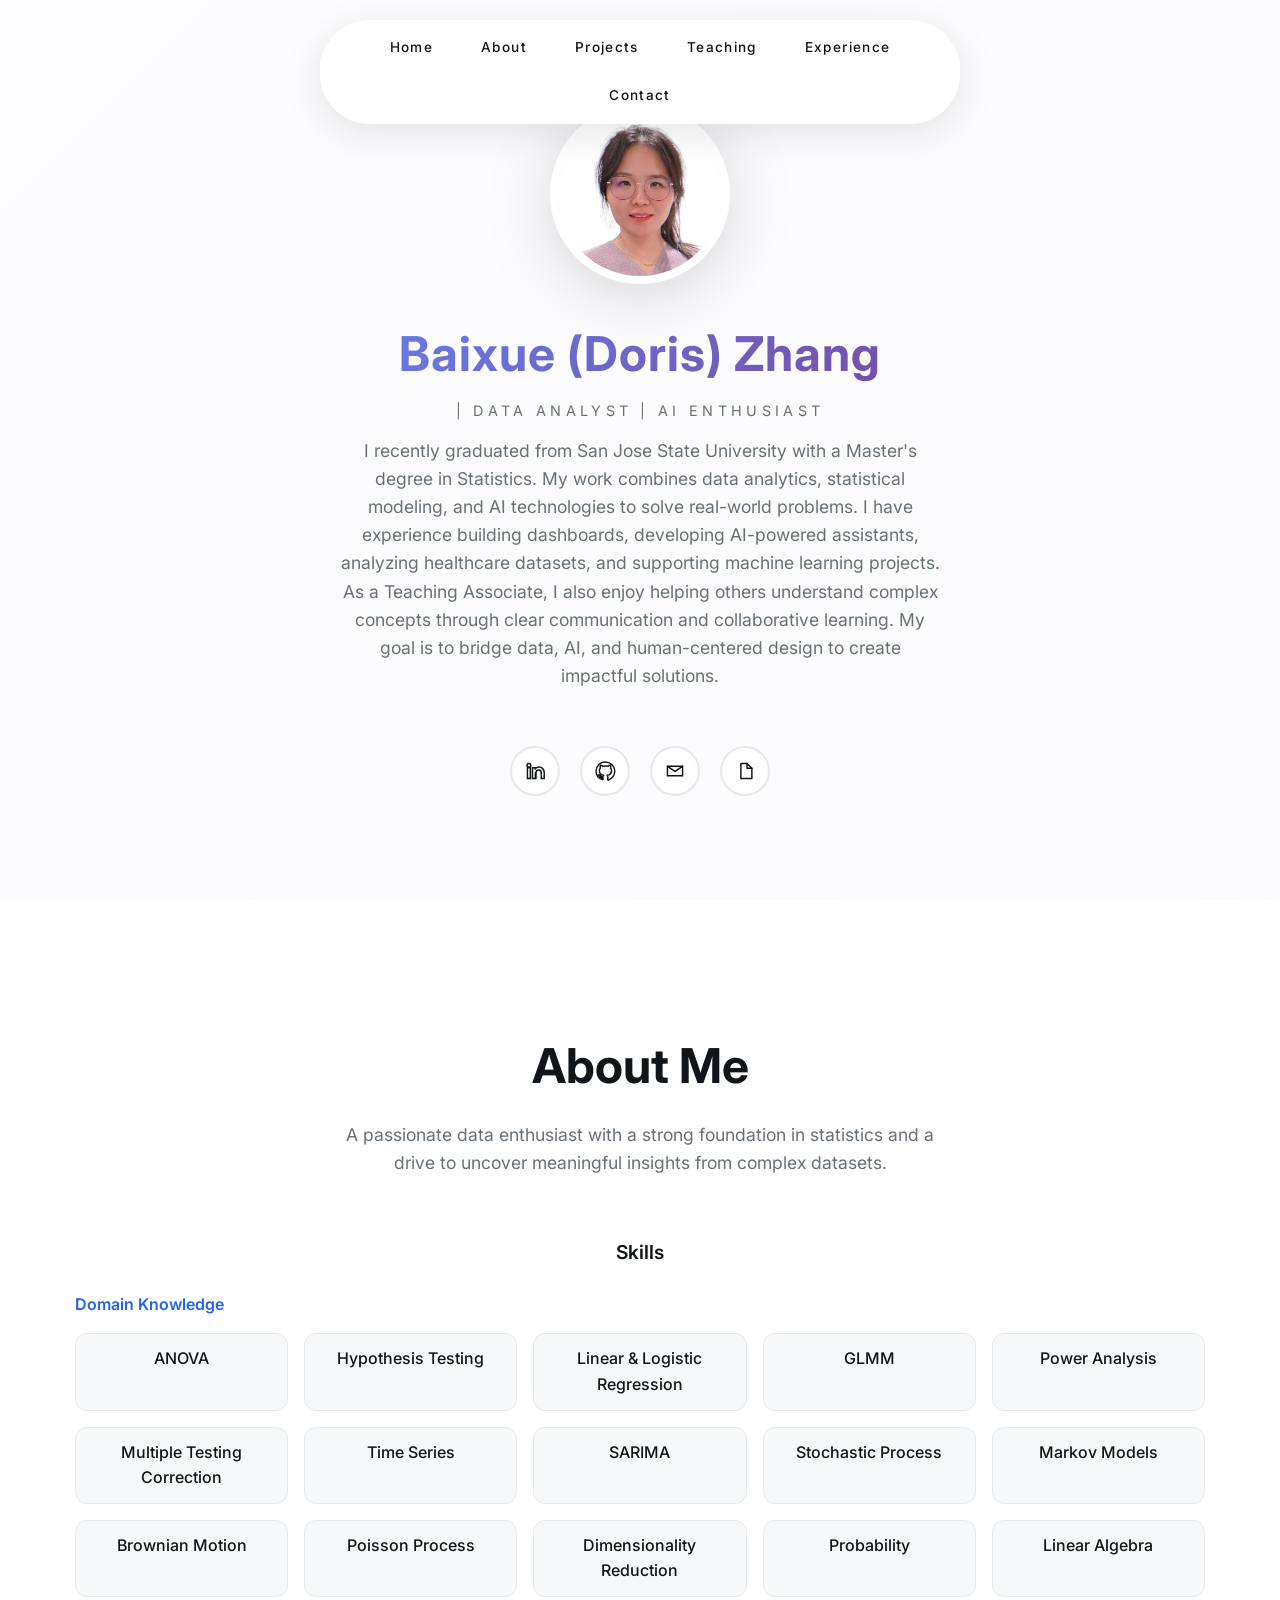
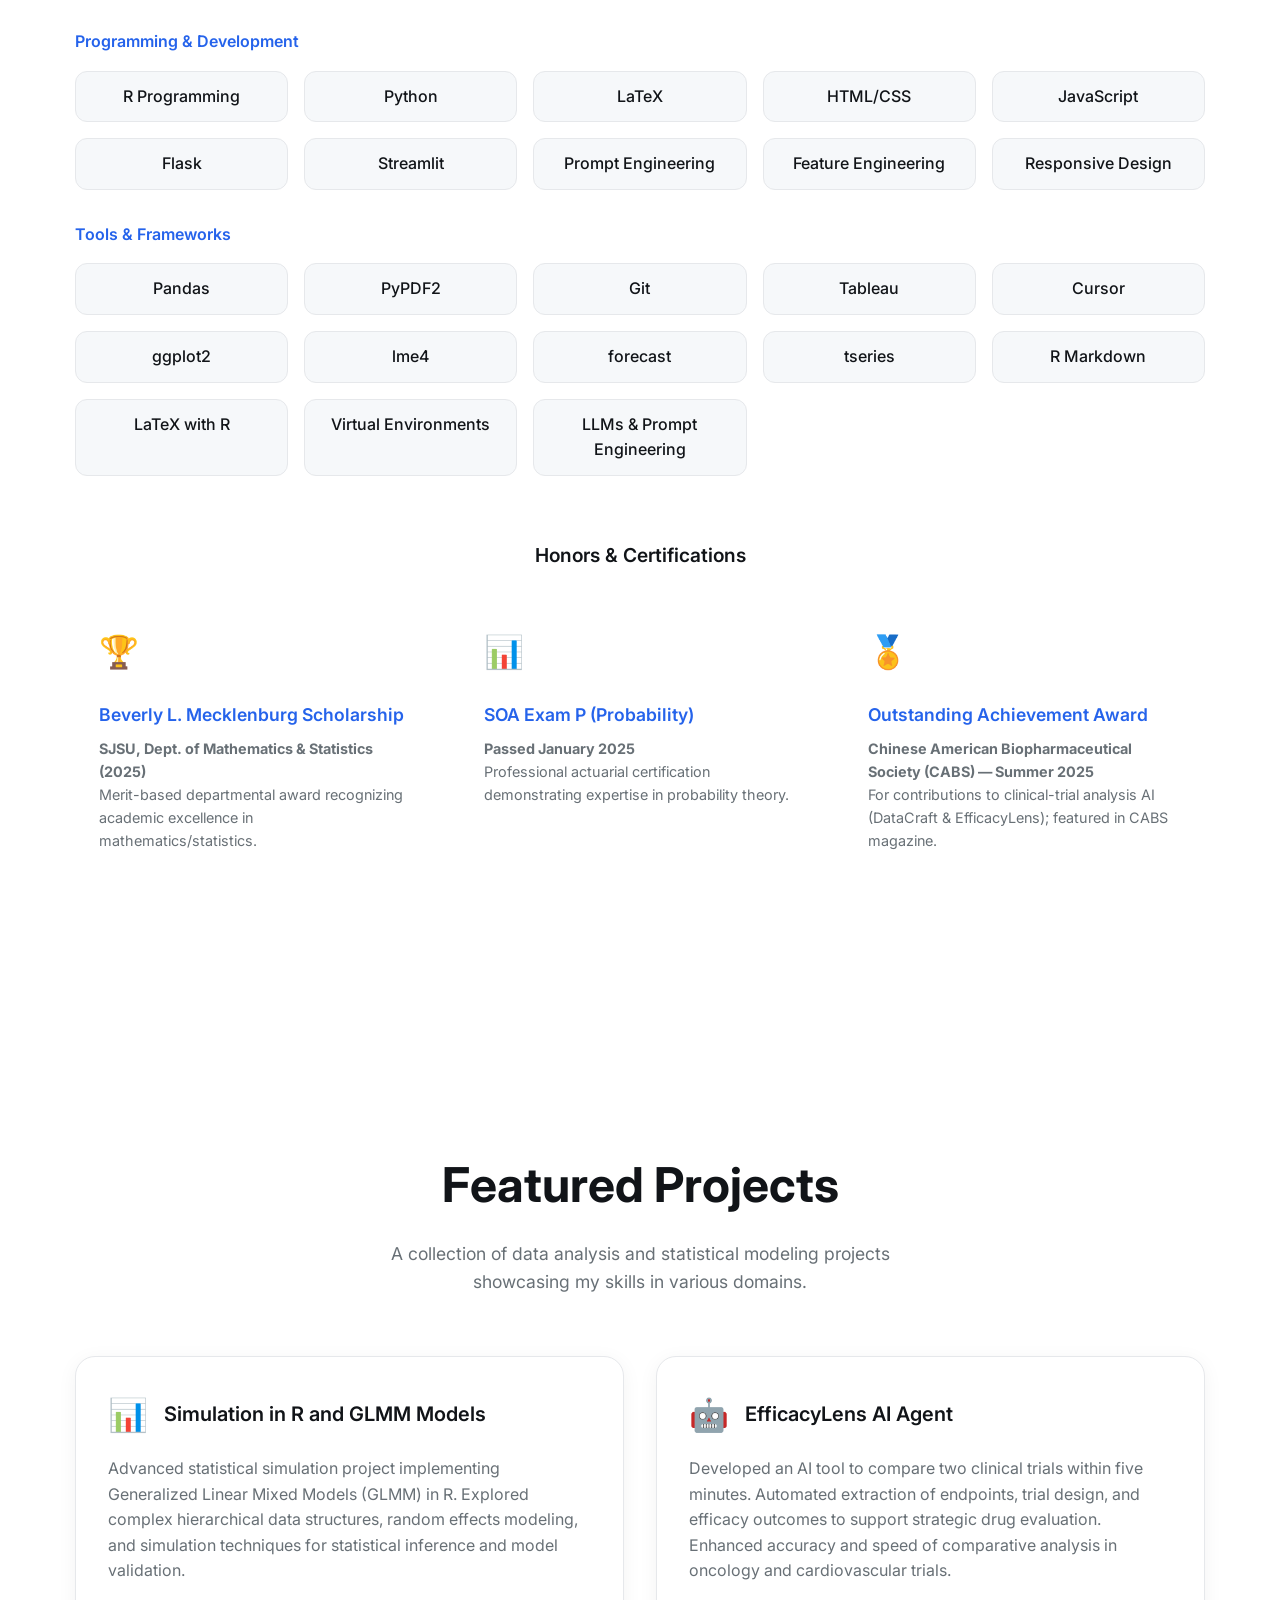
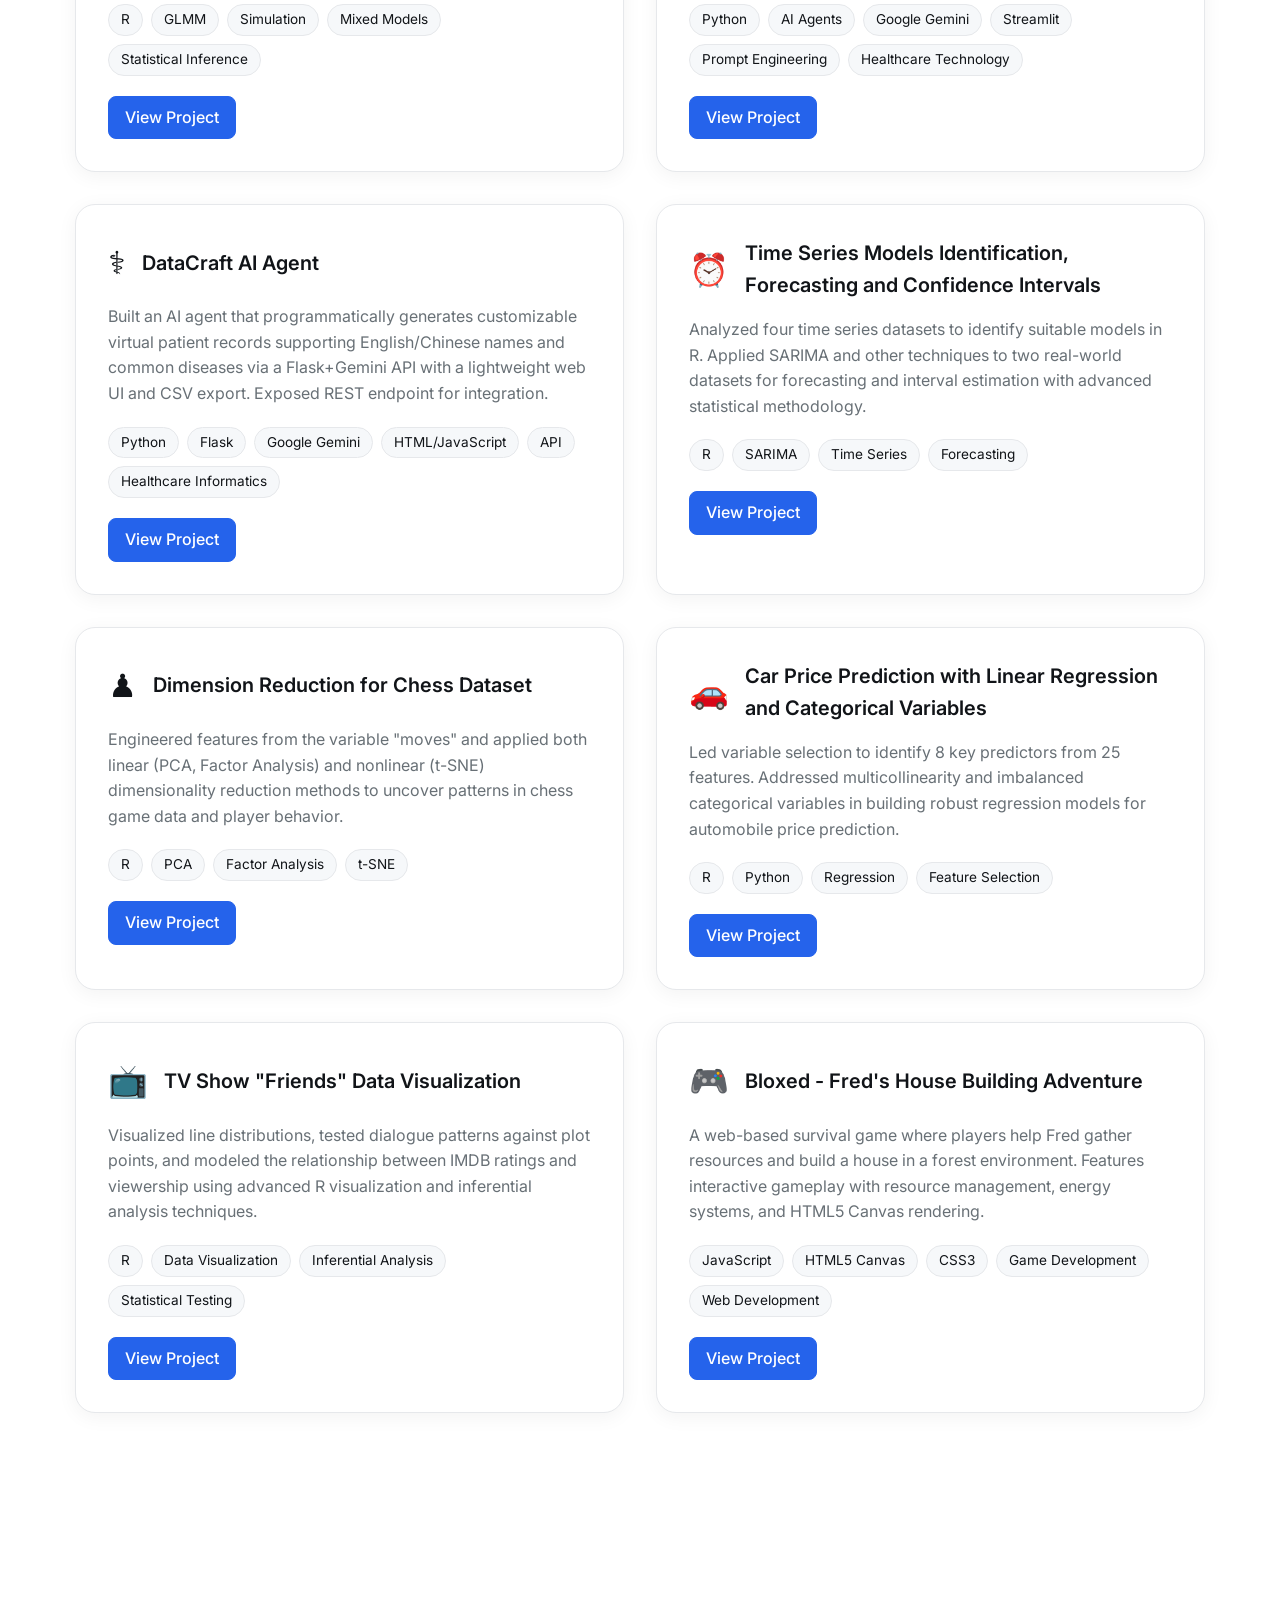
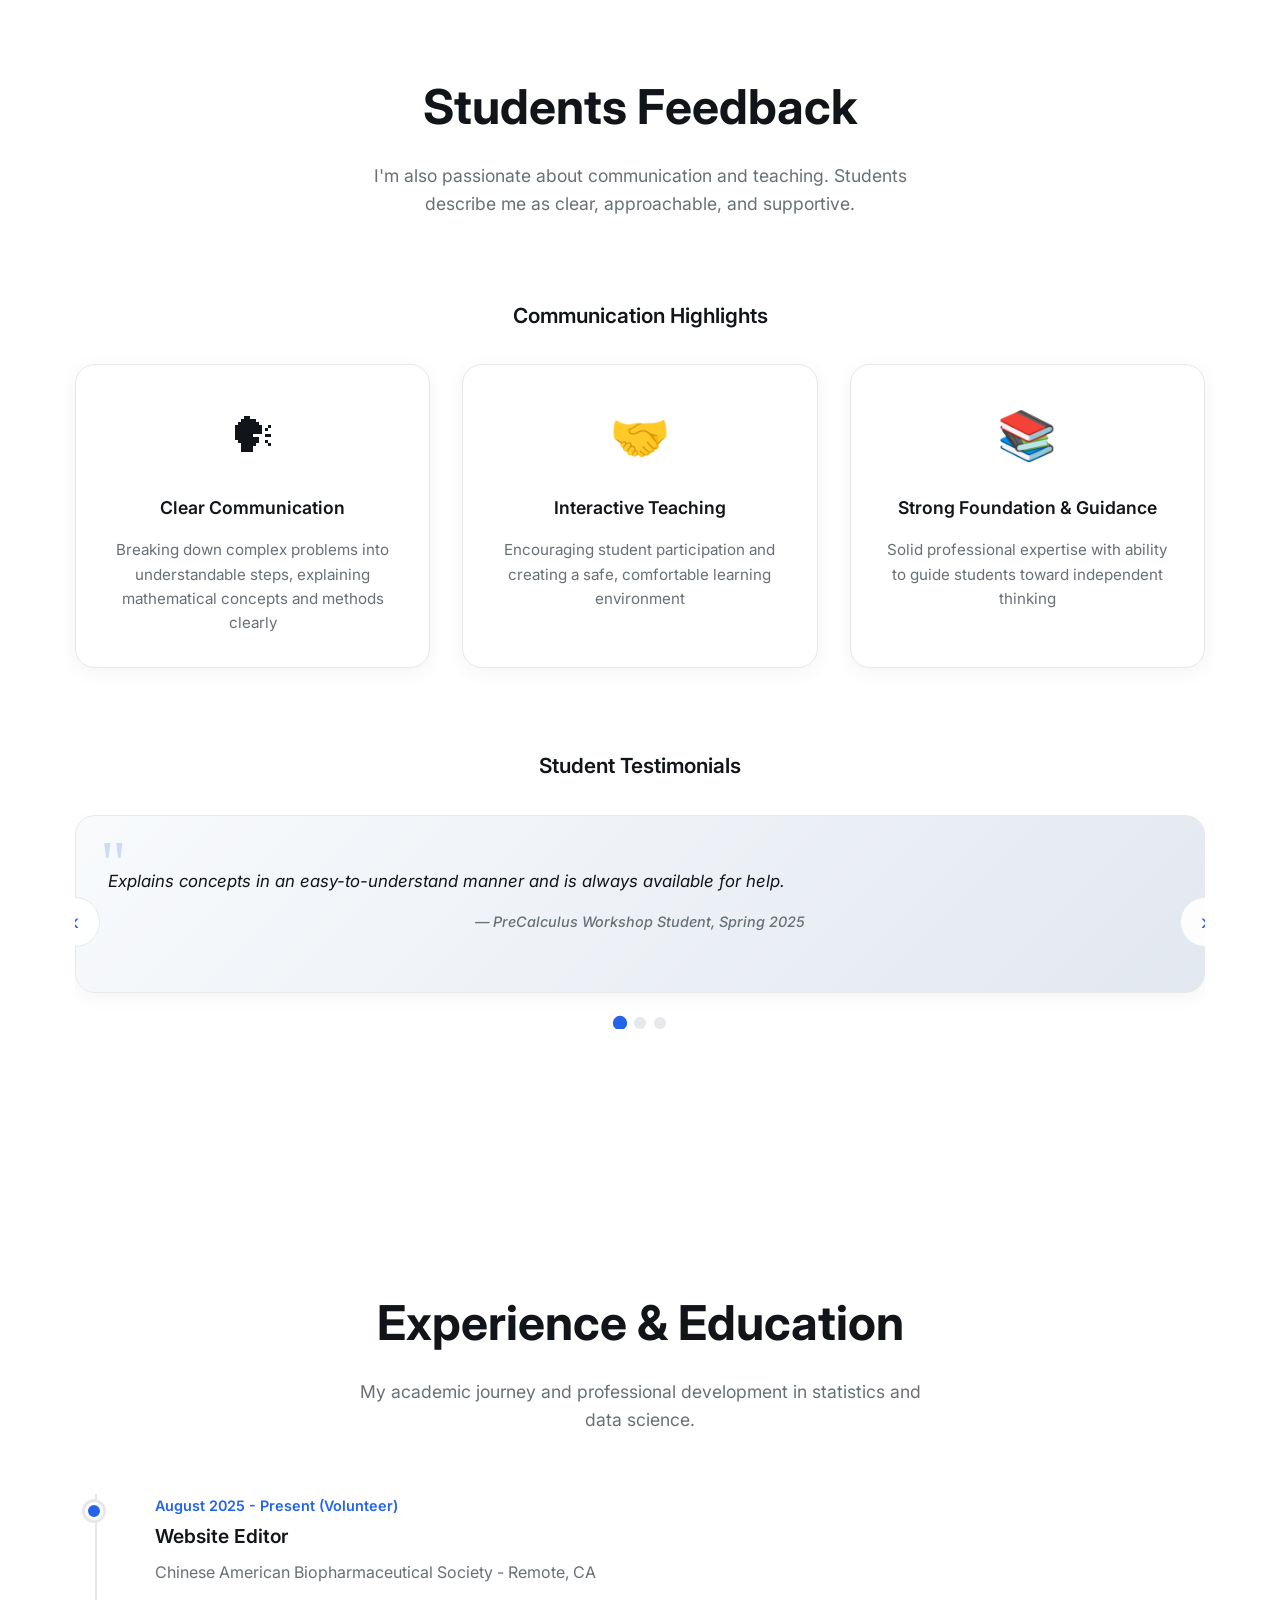
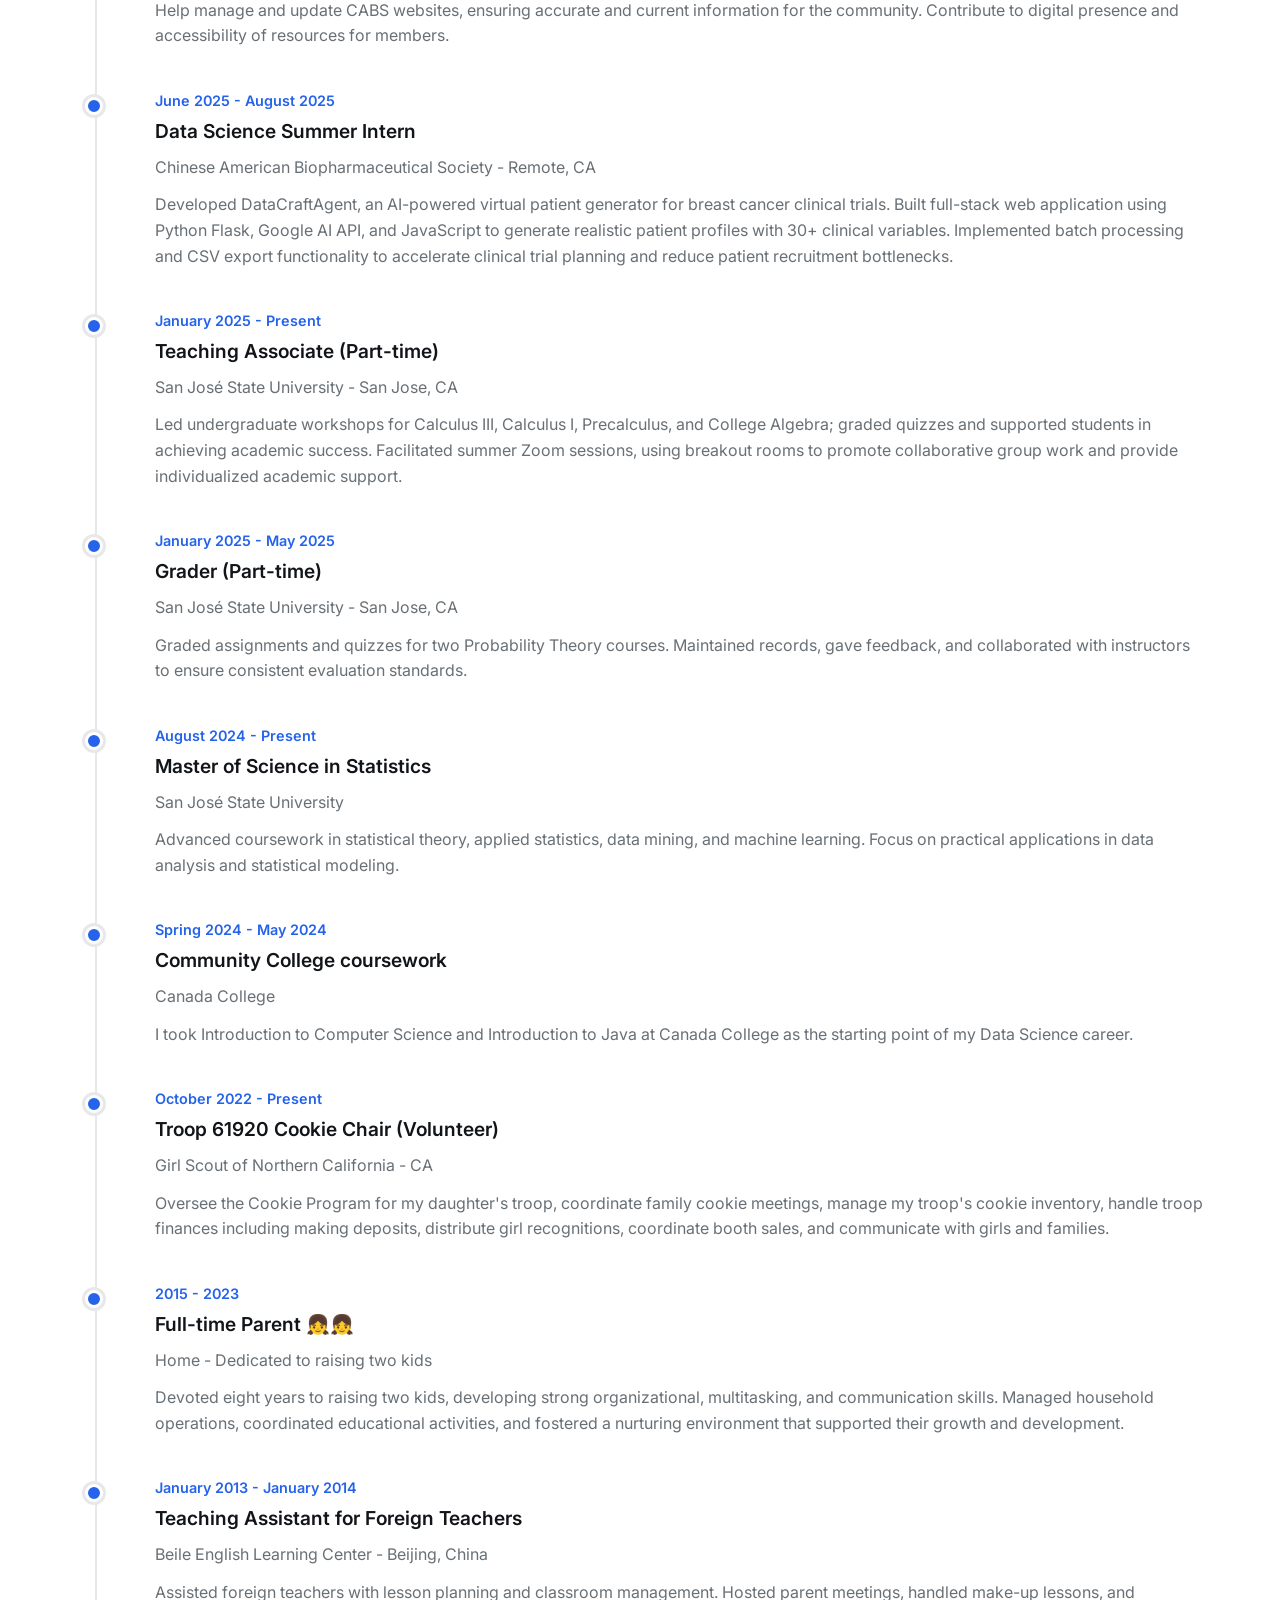
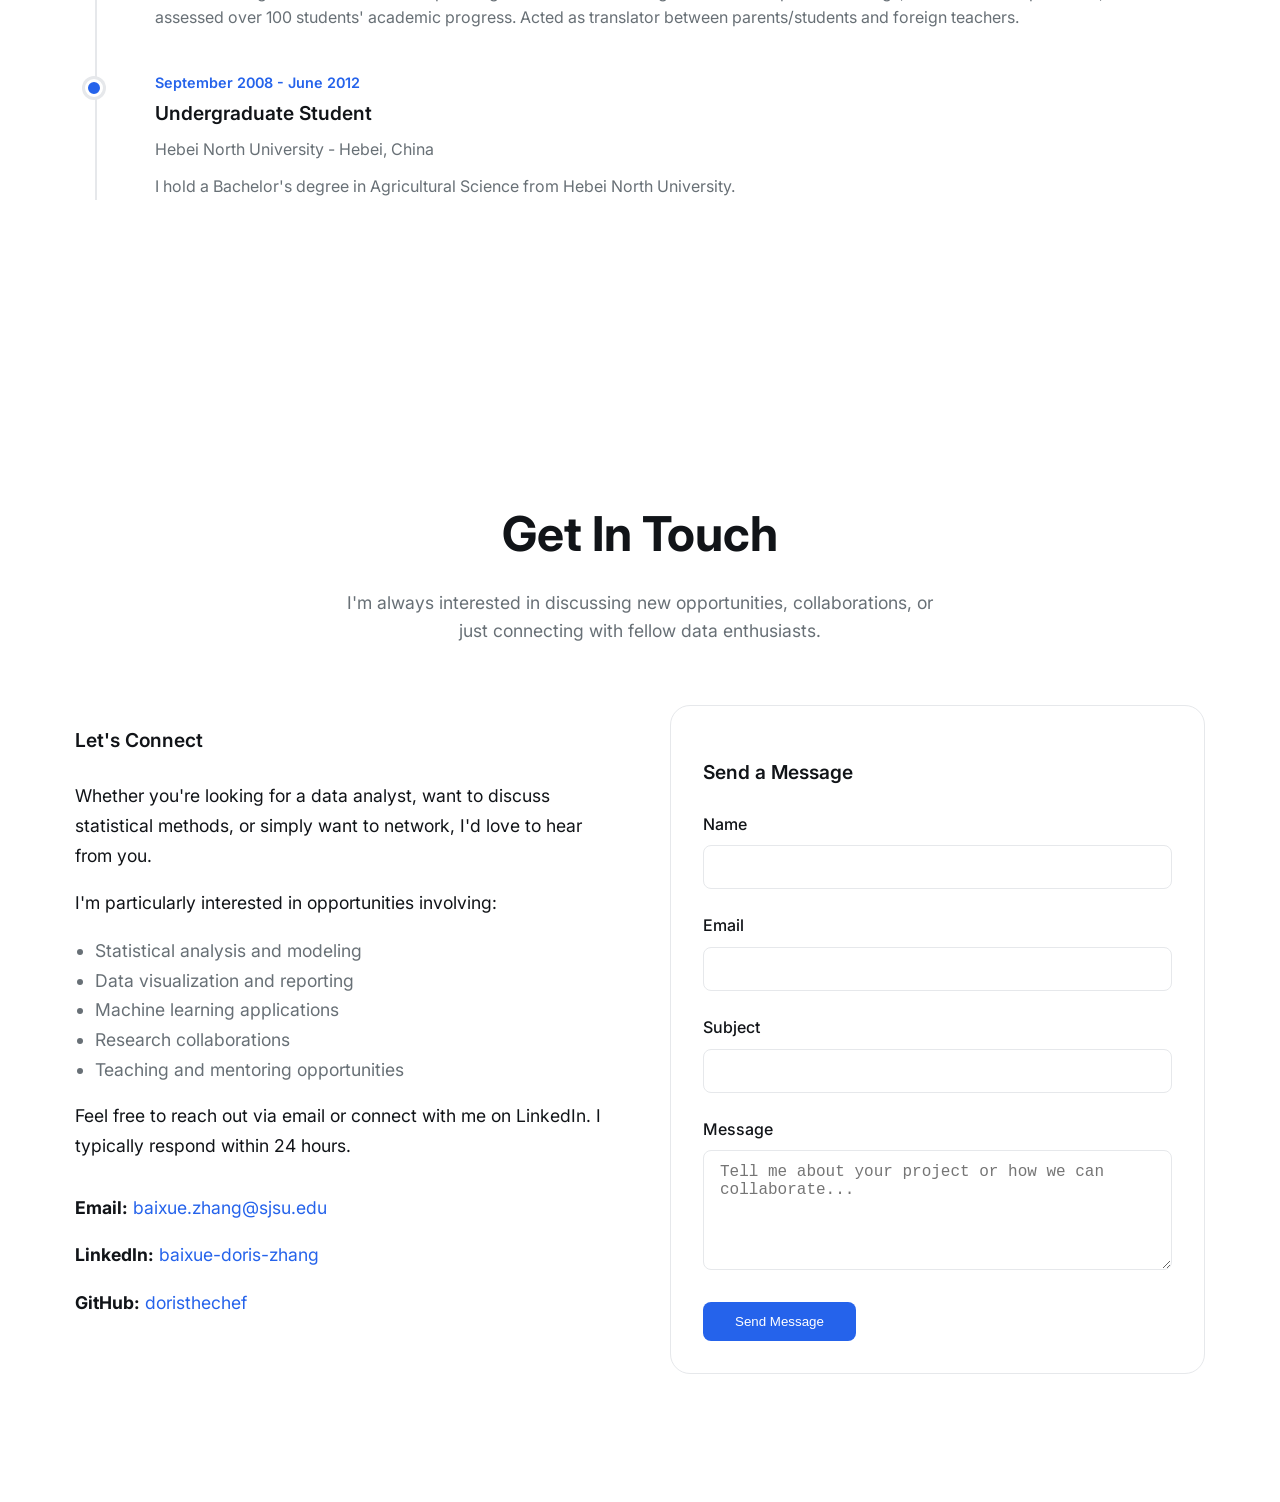
==== index.html @ 1f24fc94 "Update index.html" ====
<!DOCTYPE html>
<html lang="en">
<head>
  <meta charset="utf-8" />
  <meta name="viewport" content="width=device-width, initial-scale=1" />
  <title>Baixue (Doris) Zhang</title>

  <!-- Font -->
  <link href="https://fonts.googleapis.com/css2?family=Inter:wght@300;400;500;600;700&display=swap" rel="stylesheet">
  
  <!-- External CSS -->
  <link rel="stylesheet" href="style.css">
  
  <!-- Google Analytics -->
  <script async src="https://www.googletagmanager.com/gtag/js?id=GA_MEASUREMENT_ID"></script>
  <script>
    window.dataLayer = window.dataLayer || [];
    function gtag(){dataLayer.push(arguments);}
    gtag('js', new Date());
    gtag('config', 'G-F1MKEYFM09');
  </script>
</head>
<body>

  <!-- Fixed Navigation -->
  <nav class="nav-fixed">
    <div class="pill-nav" aria-label="Primary">
      <a class="pill" href="#home">Home</a>
      <a class="pill" href="#about">About</a>
      <a class="pill" href="#projects">Projects</a>
      <a class="pill" href="#feedback">Teaching</a>
      <a class="pill" href="#experience">Experience</a>
      <a class="pill" href="#contact">Contact</a>
    </div>
  </nav>

  <!-- HERO -->
  <header class="hero" id="home">
    <div class="hero-bg"></div>
    <div class="container stack" aria-label="Intro section">
      <img class="avatar fade-in" src="avatar.JPG" alt="Portrait of Baixue (Doris) Zhang">

      <div class="fade-in">
    <h1 class="name">Baixue (Doris) Zhang</h1>

    <p class="subtitle">
        <M class="S Statistics"></M> | Data Analyst | AI Enthusiast
    </p>

    <p class="intro">
        I recently graduated from San Jose State University with a Master's degree in Statistics. My work combines data analytics, statistical modeling, and AI technologies to solve real-world problems. I have experience building dashboards, developing AI-powered assistants, analyzing healthcare datasets, and supporting machine learning projects. As a Teaching Associate, I also enjoy helping others understand complex concepts through clear communication and collaborative learning. My goal is to bridge data, AI, and human-centered design to create impactful solutions.
    </p>
</div>
        <div class="socials" aria-label="Social links">
          <!-- LinkedIn -->
          <a class="icon-btn" href="https://www.linkedin.com/in/baixue-doris-zhang-2302b4306/" target="_blank" rel="noopener" aria-label="LinkedIn">
            <svg class="icon" viewBox="0 0 24 24" fill="none" aria-hidden="true">
              <path d="M6.94 8.5H3.75V20.25H6.94V8.5Z" stroke="currentColor" stroke-width="1.6"/>
              <path d="M5.34 3.75C4.2 3.75 3.27 4.68 3.27 5.82C3.27 6.96 4.2 7.89 5.34 7.89C6.48 7.89 7.41 6.96 7.41 5.82C7.41 4.68 6.48 3.75 5.34 3.75Z" stroke="currentColor" stroke-width="1.6"/>
              <path d="M13.12 20.25V13.88C13.12 12.3 14.41 11.02 15.99 11.02C17.57 11.02 18.86 12.3 18.86 13.88V20.25H22.05V13.39C22.05 10.27 19.52 7.75 16.4 7.75C14.83 7.75 13.41 8.39 12.41 9.45V8.5H9.23V20.25H12.41V13.88" stroke="currentColor" stroke-width="1.6" stroke-linecap="round"/>
            </svg>
          </a>

          <!-- GitHub -->
          <a class="icon-btn" href="https://github.com/DorisTheChef" target="_blank" rel="noopener" aria-label="GitHub">
            <svg class="icon" viewBox="0 0 24 24" fill="none" aria-hidden="true">
              <path d="M12 2.25C6.62 2.25 2.25 6.62 2.25 12C2.25 16.44 5.19 20.14 9.2 21.42C9.68 21.51 9.86 21.22 9.86 20.97C9.86 20.75 9.85 20.12 9.85 19.34C7 19.94 6.39 18.11 6.39 18.11C5.96 17.02 5.31 16.73 5.31 16.73C4.38 16.09 5.38 16.1 5.38 16.1C6.41 16.17 6.95 17.15 6.95 17.15C7.86 18.72 9.36 18.26 9.95 18.01C10.04 17.37 10.31 16.94 10.61 16.69C8.28 16.44 5.85 15.46 5.85 11.47C5.85 10.34 6.25 9.4 6.93 8.67C6.83 8.42 6.47 7.32 7.03 5.86C7.03 5.86 7.92 5.58 9.84 6.88C10.68 6.65 11.58 6.54 12.48 6.54C13.38 6.54 14.28 6.65 15.12 6.88C17.04 5.58 17.93 5.86 17.93 5.86C18.49 7.32 18.13 8.42 18.03 8.67C18.72 9.4 19.11 10.34 19.11 11.47C19.11 15.48 16.67 16.43 14.33 16.68C14.71 16.99 15.05 17.64 15.05 18.66C15.05 20.07 15.03 21.18 15.03 21.5C15.03 21.75 15.2 22.05 15.69 21.96C19.71 20.13 22.65 16.43 22.65 12C22.65 6.62 18.28 2.25 12 2.25Z" stroke="currentColor" stroke-width="1.6" stroke-linecap="round" stroke-linejoin="round"/>
            </svg>
          </a>

          <!-- Email -->
          <a class="icon-btn" href="mailto:baixue.zhang@sjsu.edu" aria-label="Email">
            <svg class="icon" viewBox="0 0 24 24" fill="none" aria-hidden="true">
              <path d="M3.75 6.75H20.25V17.25H3.75V6.75Z" stroke="currentColor" stroke-width="1.6"/>
              <path d="M3.75 7L12 12.5L20.25 7" stroke="currentColor" stroke-width="1.6" stroke-linecap="round" stroke-linejoin="round"/>
            </svg>
          </a>

          <!-- CV -->
          <a class="icon-btn" href="https://drive.google.com/file/d/1spu3e--86fKut-FOLmngKFGLnaSEsdC8/view?usp=sharing" target="_blank" rel="noopener" aria-label="Curriculum Vitae">
            <svg class="icon" viewBox="0 0 24 24" fill="none" aria-hidden="true">
              <path d="M7.5 3.75H14.25L19.5 9V20.25H7.5V3.75Z" stroke="currentColor" stroke-width="1.6" stroke-linejoin="round"/>
              <path d="M14.25 3.75V9H19.5" stroke="currentColor" stroke-width="1.6" stroke-linecap="round"/>
            </svg>
          </a>
        </div>
      </div>
    </div>
  </header>

  <!-- MAIN CONTENT -->
  <main>
    <!-- ABOUT SECTION -->
    <section id="about" class="section">
      <div class="container">
        <div class="section-header fade-in">
          <h2 class="section-title">About Me</h2>
          <p class="section-subtitle">A passionate data enthusiast with a strong foundation in statistics and a drive to uncover meaningful insights from complex datasets.</p>
        </div>
        
        <div class="about-content fade-in">
          
          <div class="skills-section">
            <h3 style="margin-bottom: 24px; font-size: 1.2rem; font-weight: 600; text-align: center;">Skills</h3>
            
            <div class="skills-category" style="margin-bottom: 32px;">
              <h4 style="margin-bottom: 16px; font-size: 1rem; font-weight: 600; color: var(--accent);">Domain Knowledge</h4>
              <div class="skills-grid">
                <div class="skill">ANOVA</div>
                <div class="skill">Hypothesis Testing</div>
                <div class="skill">Linear & Logistic Regression</div>
                <div class="skill">GLMM</div>
                <div class="skill">Power Analysis</div>
                <div class="skill">Multiple Testing Correction</div>
                <div class="skill">Time Series</div>
                <div class="skill">SARIMA</div>
                <div class="skill">Stochastic Process</div>
                <div class="skill">Markov Models</div>
                <div class="skill">Brownian Motion</div>
                <div class="skill">Poisson Process</div>
                <div class="skill">Dimensionality Reduction</div>
                <div class="skill">Probability</div>
                <div class="skill">Linear Algebra</div>
              </div>
            </div>

            <div class="skills-category" style="margin-bottom: 32px;">
              <h4 style="margin-bottom: 16px; font-size: 1rem; font-weight: 600; color: var(--accent);">Programming & Development</h4>
              <div class="skills-grid">
                <div class="skill">R Programming</div>
                <div class="skill">Python</div>
                <div class="skill">LaTeX</div>
                <div class="skill">HTML/CSS</div>
                <div class="skill">JavaScript</div>
                <div class="skill">Flask</div>
                <div class="skill">Streamlit</div>
                <div class="skill">Prompt Engineering</div>
                <div class="skill">Feature Engineering</div>
                <div class="skill">Responsive Design</div>
              </div>
            </div>

            <div class="skills-category">
              <h4 style="margin-bottom: 16px; font-size: 1rem; font-weight: 600; color: var(--accent);">Tools & Frameworks</h4>
              <div class="skills-grid">
                <div class="skill">Pandas</div>
                <div class="skill">PyPDF2</div>
                <div class="skill">Git</div>
                <div class="skill">Tableau</div>
                <div class="skill">Cursor</div>
                <div class="skill">ggplot2</div>
                <div class="skill">lme4</div>
                <div class="skill">forecast</div>
                <div class="skill">tseries</div>
                <div class="skill">R Markdown</div>
                <div class="skill">LaTeX with R</div>
                <div class="skill">Virtual Environments</div>
                <div class="skill">LLMs & Prompt Engineering</div>
              </div>
            </div>
          </div>
        </div>
        
        <!-- Honors and Certifications Section -->
        <div class="honors-section fade-in" style="margin-top: 64px;">
          <h3 style="margin-bottom: 32px; font-size: 1.2rem; font-weight: 600; text-align: center;">Honors & Certifications</h3>
          <div class="honors-grid" style="display: grid; grid-template-columns: repeat(auto-fit, minmax(300px, 1fr)); gap: 24px;">
            <div class="honor-card" style="background: var(--card-bg); border-radius: 12px; padding: 24px; border: 1px solid var(--border);">
              <div class="honor-icon" style="font-size: 2rem; margin-bottom: 16px;">🏆</div>
              <h4 style="font-size: 1.1rem; font-weight: 600; margin-bottom: 8px; color: var(--accent);">Beverly L. Mecklenburg Scholarship</h4>
              <p style="color: var(--muted); font-size: 0.9rem;"><strong>SJSU, Dept. of Mathematics & Statistics (2025)</strong><br>Merit-based departmental award recognizing academic excellence in mathematics/statistics.</p>
            </div>
            
            <div class="honor-card" style="background: var(--card-bg); border-radius: 12px; padding: 24px; border: 1px solid var(--border);">
              <div class="honor-icon" style="font-size: 2rem; margin-bottom: 16px;">📊</div>
              <h4 style="font-size: 1.1rem; font-weight: 600; margin-bottom: 8px; color: var(--accent);">SOA Exam P (Probability)</h4>
              <p style="color: var(--muted); font-size: 0.9rem;"><strong>Passed January 2025</strong><br>Professional actuarial certification demonstrating expertise in probability theory.</p>
            </div>
            
            <div class="honor-card" style="background: var(--card-bg); border-radius: 12px; padding: 24px; border: 1px solid var(--border);">
              <div class="honor-icon" style="font-size: 2rem; margin-bottom: 16px;">🏅</div>
              <h4 style="font-size: 1.1rem; font-weight: 600; margin-bottom: 8px; color: var(--accent);">Outstanding Achievement Award</h4>
              <p style="color: var(--muted); font-size: 0.9rem;"><strong>Chinese American Biopharmaceutical Society (CABS) — Summer 2025</strong><br>For contributions to clinical-trial analysis AI (DataCraft & EfficacyLens); featured in CABS magazine.</p>
            </div>
            
          </div>
        </div>
      </div>
    </section>

    <!-- PROJECTS SECTION -->
    <section id="projects" class="section">
      <div class="container">
        <div class="section-header fade-in">
          <h2 class="section-title">Featured Projects</h2>
          <p class="section-subtitle">A collection of data analysis and statistical modeling projects showcasing my skills in various domains.</p>
        </div>
        
        <div class="projects-grid fade-in">
          <article class="project-card">
            <div class="project-header">
              <span class="project-icon">📊</span>
              <h3 class="project-title">Simulation in R and GLMM Models</h3>
            </div>
            <p class="project-desc">Advanced statistical simulation project implementing Generalized Linear Mixed Models (GLMM) in R. Explored complex hierarchical data structures, random effects modeling, and simulation techniques for statistical inference and model validation.</p>
            <div class="project-tech">
              <span class="tech-tag">R</span>
              <span class="tech-tag">GLMM</span>
              <span class="tech-tag">Simulation</span>
              <span class="tech-tag">Mixed Models</span>
              <span class="tech-tag">Statistical Inference</span>
            </div>
            <div class="project-links">
              <a href="https://github.com/DorisTheChef/Simulation-and-GLMM-Models" target="_blank" rel="noopener" class="project-link primary">View Project</a>
            </div>
          </article>

          <article class="project-card">
            <div class="project-header">
              <span class="project-icon">🤖</span>
              <h3 class="project-title">EfficacyLens AI Agent</h3>
            </div>
            <p class="project-desc">Developed an AI tool to compare two clinical trials within five minutes. Automated extraction of endpoints, trial design, and efficacy outcomes to support strategic drug evaluation. Enhanced accuracy and speed of comparative analysis in oncology and cardiovascular trials.</p>
            <div class="project-tech">
              <span class="tech-tag">Python</span>
              <span class="tech-tag">AI Agents</span>
              <span class="tech-tag">Google Gemini</span>
              <span class="tech-tag">Streamlit</span>
              <span class="tech-tag">Prompt Engineering</span>
              <span class="tech-tag">Healthcare Technology</span>
            </div>
            <div class="project-links">
              <a href="https://github.com/DorisTheChef/EfficacyLens" target="_blank" rel="noopener" class="project-link primary">View Project</a>
            </div>
          </article>

          <article class="project-card">
            <div class="project-header">
              <span class="project-icon">⚕️</span>
              <h3 class="project-title">DataCraft AI Agent</h3>
            </div>
            <p class="project-desc">Built an AI agent that programmatically generates customizable virtual patient records supporting English/Chinese names and common diseases via a Flask+Gemini API with a lightweight web UI and CSV export. Exposed REST endpoint for integration.</p>
            <div class="project-tech">
              <span class="tech-tag">Python</span>
              <span class="tech-tag">Flask</span>
              <span class="tech-tag">Google Gemini</span>
              <span class="tech-tag">HTML/JavaScript</span>
              <span class="tech-tag">API</span>
              <span class="tech-tag">Healthcare Informatics</span>
            </div>
            <div class="project-links">
              <a href="https://github.com/DorisTheChef/DataCraftAgent" target="_blank" rel="noopener" class="project-link primary">View Project</a>
            </div>
          </article>

          <article class="project-card">
            <div class="project-header">
              <span class="project-icon">⏰</span>
              <h3 class="project-title">Time Series Models Identification, Forecasting and Confidence Intervals</h3>
            </div>
            <p class="project-desc">Analyzed four time series datasets to identify suitable models in R. Applied SARIMA and other techniques to two real-world datasets for forecasting and interval estimation with advanced statistical methodology.</p>
            <div class="project-tech">
              <span class="tech-tag">R</span>
              <span class="tech-tag">SARIMA</span>
              <span class="tech-tag">Time Series</span>
              <span class="tech-tag">Forecasting</span>
            </div>
            <div class="project-links">
              <a href="https://github.com/DorisTheChef/Time-Series-Models-Identification" target="_blank" rel="noopener" class="project-link primary">View Project</a>
            </div>
          </article>

          <article class="project-card">
            <div class="project-header">
              <span class="project-icon">♟️</span>
              <h3 class="project-title">Dimension Reduction for Chess Dataset</h3>
            </div>
            <p class="project-desc">Engineered features from the variable "moves" and applied both linear (PCA, Factor Analysis) and nonlinear (t-SNE) dimensionality reduction methods to uncover patterns in chess game data and player behavior.</p>
            <div class="project-tech">
              <span class="tech-tag">R</span>
              <span class="tech-tag">PCA</span>
              <span class="tech-tag">Factor Analysis</span>
              <span class="tech-tag">t-SNE</span>
            </div>
            <div class="project-links">
              <a href="https://github.com/DorisTheChef/Dimension-Reduction-for-LiChess-Dataset" target="_blank" rel="noopener" class="project-link primary">View Project</a>
            </div>
          </article>

          <article class="project-card">
            <div class="project-header">
              <span class="project-icon">🚗</span>
              <h3 class="project-title">Car Price Prediction with Linear Regression and Categorical Variables</h3>
            </div>
            <p class="project-desc">Led variable selection to identify 8 key predictors from 25 features. Addressed multicollinearity and imbalanced categorical variables in building robust regression models for automobile price prediction.</p>
            <div class="project-tech">
              <span class="tech-tag">R</span>
              <span class="tech-tag">Python</span>
              <span class="tech-tag">Regression</span>
              <span class="tech-tag">Feature Selection</span>
            </div>
            <div class="project-links">
              <a href="https://github.com/doristhechef/Refining-Regression-Model-for-Automobile-Dataset" target="_blank" rel="noopener" class="project-link primary">View Project</a>
            </div>
          </article>

          <article class="project-card">
            <div class="project-header">
              <span class="project-icon">📺</span>
              <h3 class="project-title">TV Show "Friends" Data Visualization</h3>
            </div>
            <p class="project-desc">Visualized line distributions, tested dialogue patterns against plot points, and modeled the relationship between IMDB ratings and viewership using advanced R visualization and inferential analysis techniques.</p>
            <div class="project-tech">
              <span class="tech-tag">R</span>
              <span class="tech-tag">Data Visualization</span>
              <span class="tech-tag">Inferential Analysis</span>
              <span class="tech-tag">Statistical Testing</span>
            </div>
            <div class="project-links">
              <a href="https://github.com/doristhechef/Visualization-with-R-on-Friends-TV-Series-Dataset" target="_blank" rel="noopener" class="project-link primary">View Project</a>
            </div>
          </article>

          <article class="project-card">
            <div class="project-header">
              <span class="project-icon">🎮</span>
              <h3 class="project-title">Bloxed - Fred's House Building Adventure</h3>
            </div>
            <p class="project-desc">A web-based survival game where players help Fred gather resources and build a house in a forest environment. Features interactive gameplay with resource management, energy systems, and HTML5 Canvas rendering.</p>
            <div class="project-tech">
              <span class="tech-tag">JavaScript</span>
              <span class="tech-tag">HTML5 Canvas</span>
              <span class="tech-tag">CSS3</span>
              <span class="tech-tag">Game Development</span>
              <span class="tech-tag">Web Development</span>
            </div>
            <div class="project-links">
              <a href="https://github.com/DorisTheChef/Bloxed" target="_blank" rel="noopener" class="project-link primary">View Project</a>
            </div>
          </article>
        </div>
      </div>
    </section>

    <!-- STUDENTS FEEDBACK SECTION -->
    <section id="feedback" class="section">
      <div class="container">
        <div class="section-header fade-in">
          <h2 class="section-title">Students Feedback</h2>
          <p class="section-subtitle">I'm also passionate about communication and teaching. Students describe me as clear, approachable, and supportive.</p>
        </div>
        
        <div class="feedback-content fade-in">
          <!-- Communication Highlights -->
          <div class="highlights-section">
            <h3 style="margin-bottom: 32px; font-size: 1.3rem; font-weight: 600; text-align: center;">Communication Highlights</h3>
            <div class="highlights-grid">
              <div class="highlight-card">
                <div class="highlight-icon">🗣</div>
                <h4 class="highlight-title">Clear Communication</h4>
                <p class="highlight-desc">Breaking down complex problems into understandable steps, explaining mathematical concepts and methods clearly</p>
              </div>
              
              <div class="highlight-card">
                <div class="highlight-icon">🤝</div>
                <h4 class="highlight-title">Interactive Teaching</h4>
                <p class="highlight-desc">Encouraging student participation and creating a safe, comfortable learning environment</p>
              </div>
              
              <div class="highlight-card">
                <div class="highlight-icon">📚</div>
                <h4 class="highlight-title">Strong Foundation & Guidance</h4>
                <p class="highlight-desc">Solid professional expertise with ability to guide students toward independent thinking</p>
              </div>
            </div>
          </div>

          <!-- Student Testimonials -->
          <div class="testimonials-section">
            <h3 style="margin-bottom: 32px; font-size: 1.3rem; font-weight: 600; text-align: center;">Student Testimonials</h3>
            <div class="testimonials-container">
              <div class="testimonials-scroll">
                <div class="testimonial-card">
                  <div class="quote-mark">"</div>
                  <blockquote class="testimonial-text">
                    Explains concepts in an easy-to-understand manner and is always available for help.
                  </blockquote>
                  <cite class="testimonial-author">— PreCalculus Workshop Student, Spring 2025</cite>
                </div>
                
                <div class="testimonial-card">
                  <div class="quote-mark">"</div>
                  <blockquote class="testimonial-text">
                    Knows the math and nudges us in the right direction without just giving the answers.
                  </blockquote>
                  <cite class="testimonial-author">— Calculus III Workshop Student, Spring 2025</cite>
                </div>
                
                <div class="testimonial-card">
                  <div class="quote-mark">"</div>
                  <blockquote class="testimonial-text">
                    Gave us space to ask questions, reviewed difficult problems, and offered exam tips. She created a safe space to make mistakes and guided us to identify and correct them.
                  </blockquote>
                  <cite class="testimonial-author">— College Algebra Workshop Student, Summer 2025</cite>
                </div>
              </div>
              
              <!-- Navigation arrows -->
              <button class="scroll-btn scroll-btn-left" onclick="scrollTestimonials('left')" aria-label="Previous testimonial">‹</button>
              <button class="scroll-btn scroll-btn-right" onclick="scrollTestimonials('right')" aria-label="Next testimonial">›</button>
              
              <!-- Scroll indicators -->
              <div class="scroll-indicators">
                <span class="indicator active" onclick="scrollToTestimonial(0)"></span>
                <span class="indicator" onclick="scrollToTestimonial(1)"></span>
                <span class="indicator" onclick="scrollToTestimonial(2)"></span>
              </div>
            </div>
          </div>
        </div>
      </div>
    </section>

    <!-- EXPERIENCE SECTION -->
    <section id="experience" class="section">
      <div class="container">
        <div class="section-header fade-in">
          <h2 class="section-title">Experience & Education</h2>
          <p class="section-subtitle">My academic journey and professional development in statistics and data science.</p>
        </div>
        
        <div class="timeline fade-in">
          <div class="timeline-item">
            <div class="timeline-date">August 2025 - Present (Volunteer)</div>
            <h3 class="timeline-title">Website Editor</h3>
            <div class="timeline-company">Chinese American Biopharmaceutical Society - Remote, CA</div>
            <p class="timeline-desc">Help manage and update CABS websites, ensuring accurate and current information for the community. Contribute to digital presence and accessibility of resources for members.</p>
          </div>

          <div class="timeline-item">
            <div class="timeline-date">June 2025 - August 2025</div>
            <h3 class="timeline-title">Data Science Summer Intern</h3>
            <div class="timeline-company">Chinese American Biopharmaceutical Society - Remote, CA</div>
            <p class="timeline-desc">Developed DataCraftAgent, an AI-powered virtual patient generator for breast cancer clinical trials. Built full-stack web application using Python Flask, Google AI API, and JavaScript to generate realistic patient profiles with 30+ clinical variables. Implemented batch processing and CSV export functionality to accelerate clinical trial planning and reduce patient recruitment bottlenecks.</p>
          </div>
          
          <div class="timeline-item">
            <div class="timeline-date">January 2025 - Present</div>
            <h3 class="timeline-title">Teaching Associate (Part-time)</h3>
            <div class="timeline-company">San José State University - San Jose, CA</div>
            <p class="timeline-desc">Led undergraduate workshops for Calculus III, Calculus I, Precalculus, and College Algebra; graded quizzes and supported students in achieving academic success. Facilitated summer Zoom sessions, using breakout rooms to promote collaborative group work and provide individualized academic support.</p>
          </div>
          
          <div class="timeline-item">
            <div class="timeline-date">January 2025 - May 2025</div>
            <h3 class="timeline-title">Grader (Part-time)</h3>
            <div class="timeline-company">San José State University - San Jose, CA</div>
            <p class="timeline-desc">Graded assignments and quizzes for two Probability Theory courses. Maintained records, gave feedback, and collaborated with instructors to ensure consistent evaluation standards.</p>
          </div>
          
          <div class="timeline-item">
            <div class="timeline-date">August 2024 - Present</div>
            <h3 class="timeline-title">Master of Science in Statistics</h3>
            <div class="timeline-company">San José State University</div>
            <p class="timeline-desc">Advanced coursework in statistical theory, applied statistics, data mining, and machine learning. Focus on practical applications in data analysis and statistical modeling.</p>
          </div>

          <div class="timeline-item">
            <div class="timeline-date">Spring 2024 - May 2024</div>
            <h3 class="timeline-title">Community College coursework</h3>
            <div class="timeline-company">Canada College</div>
            <p class="timeline-desc">I took Introduction to Computer Science and Introduction to Java at Canada College as the starting point of my Data Science career.</p>
          </div>

           <div class="timeline-item">
             <div class="timeline-date">October 2022 - Present</div>
             <h3 class="timeline-title">Troop 61920 Cookie Chair (Volunteer)</h3>
             <div class="timeline-company">Girl Scout of Northern California - CA</div>
             <p class="timeline-desc">Oversee the Cookie Program for my daughter's troop, coordinate family cookie meetings, manage my troop's cookie inventory, handle troop finances including making deposits, distribute girl recognitions, coordinate booth sales, and communicate with girls and families.</p>
           </div>

           <div class="timeline-item">
             <div class="timeline-date">2015 - 2023</div>
             <h3 class="timeline-title">Full-time Parent 👧👧</h3>
             <div class="timeline-company">Home - Dedicated to raising two kids</div>
             <p class="timeline-desc">Devoted eight years to raising two kids, developing strong organizational, multitasking, and communication skills. Managed household operations, coordinated educational activities, and fostered a nurturing environment that supported their growth and development.</p>
           </div>

           <div class="timeline-item">
             <div class="timeline-date">January 2013 - January 2014</div>
             <h3 class="timeline-title">Teaching Assistant for Foreign Teachers</h3>
             <div class="timeline-company">Beile English Learning Center - Beijing, China</div>
             <p class="timeline-desc">Assisted foreign teachers with lesson planning and classroom management. Hosted parent meetings, handled make-up lessons, and assessed over 100 students' academic progress. Acted as translator between parents/students and foreign teachers.</p>
           </div>

           <div class="timeline-item">
            <div class="timeline-date">September 2008 - June 2012</div>
            <h3 class="timeline-title">Undergraduate Student</h3>
            <div class="timeline-company">Hebei North University - Hebei, China</div>
            <p class="timeline-desc">I hold a Bachelor's degree in Agricultural Science from Hebei North University.</p>
          </div>
    
        </div>
      </div>
    </section>

    <!-- CONTACT SECTION -->
    <section id="contact" class="section">
      <div class="container">
        <div class="section-header fade-in">
          <h2 class="section-title">Get In Touch</h2>
          <p class="section-subtitle">I'm always interested in discussing new opportunities, collaborations, or just connecting with fellow data enthusiasts.</p>
        </div>
        
        <div class="contact-content fade-in">
          <div class="contact-info">
            <h3 style="margin-bottom: 24px; font-size: 1.2rem; font-weight: 600;">Let's Connect</h3>
            <p>Whether you're looking for a data analyst, want to discuss statistical methods, or simply want to network, I'd love to hear from you.</p>
            
            <p>I'm particularly interested in opportunities involving:</p>
            <ul style="margin: 16px 0; padding-left: 20px; color: var(--muted);">
              <li>Statistical analysis and modeling</li>
              <li>Data visualization and reporting</li>
              <li>Machine learning applications</li>
              <li>Research collaborations</li>
              <li>Teaching and mentoring opportunities</li>
            </ul>
            
            <p>Feel free to reach out via email or connect with me on LinkedIn. I typically respond within 24 hours.</p>
            
            <div style="margin-top: 32px;">
              <p><strong>Email:</strong> <a href="mailto:baixue.zhang@sjsu.edu" style="color: var(--accent);">baixue.zhang@sjsu.edu</a></p>
              <p><strong>LinkedIn:</strong> <a href="https://www.linkedin.com/in/baixue-doris-zhang-2302b4306/" target="_blank" rel="noopener" style="color: var(--accent);">baixue-doris-zhang</a></p>
              <p><strong>GitHub:</strong> <a href="https://github.com/doristhechef" target="_blank" rel="noopener" style="color: var(--accent);">doristhechef</a></p>
            </div>
          </div>
          
          <div class="contact-form">
            <h3 style="margin-bottom: 24px; font-size: 1.2rem; font-weight: 600;">Send a Message</h3>
            <form action="mailto:baixue.zhang@sjsu.edu" method="post" enctype="text/plain">
              <div class="form-group">
                <label for="name" class="form-label">Name</label>
                <input type="text" id="name" name="name" class="form-input" required>
              </div>
              
              <div class="form-group">
                <label for="email" class="form-label">Email</label>
                <input type="email" id="email" name="email" class="form-input" required>
              </div>
              
              <div class="form-group">
                <label for="subject" class="form-label">Subject</label>
                <input type="text" id="subject" name="subject" class="form-input" required>
              </div>
              
              <div class="form-group">
                <label for="message" class="form-label">Message</label>
                <textarea id="message" name="message" class="form-input form-textarea" required placeholder="Tell me about your project or how we can collaborate..."></textarea>
              </div>
              
              <button type="submit" class="form-button">Send Message</button>
            </form>
          </div>
        </div>
      </div>
    </section>
  </main>

  <!-- Enhanced JavaScript -->
  <script>
    // Smooth anchor scroll
    document.querySelectorAll('a[href^="#"]').forEach(a=>{
      a.addEventListener('click', e=>{
        const id=a.getAttribute('href').slice(1);
        const el=document.getElementById(id);
        if(el){ 
          e.preventDefault(); 
          el.scrollIntoView({behavior:'smooth', block:'start'});
        }
      });
    });

    // Intersection Observer for animations
    const observerOptions = {
      threshold: 0.1,
      rootMargin: '0px 0px -50px 0px'
    };

    const observer = new IntersectionObserver((entries) => {
      entries.forEach(entry => {
        if (entry.isIntersecting) {
          entry.target.classList.add('visible');
        }
      });
    }, observerOptions);

    // Observe all fade-in elements
    document.querySelectorAll('.fade-in').forEach(el => {
      observer.observe(el);
    });

    // Active navigation highlighting
    const navObserver = new IntersectionObserver((entries) => {
      entries.forEach(entry => {
        if (entry.isIntersecting) {
          const id = entry.target.getAttribute('id');
          
          // Remove active class from all nav links
          document.querySelectorAll('.pill').forEach(pill => {
            pill.classList.remove('active');
          });
          
          // Add active class to current section's nav link
          const activeLink = document.querySelector(`a[href="#${id}"]`);
          if (activeLink) {
            activeLink.classList.add('active');
          }
        }
      });
    }, {
      threshold: 0.3,
      rootMargin: '-20% 0px -60% 0px'
    });

    // Observe all sections for navigation highlighting
    document.querySelectorAll('section[id]').forEach(section => {
      navObserver.observe(section);
    });

    // Add initial animation delay to hero elements
    window.addEventListener('load', () => {
      const heroElements = document.querySelectorAll('.hero .fade-in');
      heroElements.forEach((el, index) => {
        setTimeout(() => {
          el.classList.add('visible');
        }, index * 200);
      });
    });

    // Testimonials Carousel Functionality
    let currentTestimonial = 0;
    const totalTestimonials = 3;

    function scrollTestimonials(direction) {
      const container = document.querySelector('.testimonials-scroll');
      const indicators = document.querySelectorAll('.indicator');
      
      if (direction === 'left') {
        currentTestimonial = currentTestimonial > 0 ? currentTestimonial - 1 : totalTestimonials - 1;
      } else {
        currentTestimonial = currentTestimonial < totalTestimonials - 1 ? currentTestimonial + 1 : 0;
      }
      
      updateCarousel();
    }

    function scrollToTestimonial(index) {
      currentTestimonial = index;
      updateCarousel();
    }

    function updateCarousel() {
      const container = document.querySelector('.testimonials-scroll');
      const indicators = document.querySelectorAll('.indicator');
      
      // Update transform
      container.style.transform = `translateX(-${currentTestimonial * 100}%)`;
      
      // Update indicators
      indicators.forEach((indicator, index) => {
        indicator.classList.toggle('active', index === currentTestimonial);
      });
    }

    // Auto-scroll testimonials every 5 seconds
    const autoScrollInterval = setInterval(() => {
      scrollTestimonials('right');
    }, 5000);

    // Touch/Swipe support for testimonials
    let startX = 0;
    let startY = 0;
    let isScrolling = false;

    const testimonialsContainer = document.querySelector('.testimonials-container');
    
    if (testimonialsContainer) {
      testimonialsContainer.addEventListener('touchstart', (e) => {
        startX = e.touches[0].clientX;
        startY = e.touches[0].clientY;
        isScrolling = false;
        // Pause auto-scroll when user interacts
        clearInterval(autoScrollInterval);
      });

      testimonialsContainer.addEventListener('touchmove', (e) => {
        if (!startX || !startY) return;
        
        const diffX = startX - e.touches[0].clientX;
        const diffY = startY - e.touches[0].clientY;
        
        if (Math.abs(diffX) > Math.abs(diffY)) {
          isScrolling = true;
          e.preventDefault(); // Prevent vertical scroll
        }
      });

      testimonialsContainer.addEventListener('touchend', (e) => {
        if (!startX || !startY || !isScrolling) return;
        
        const endX = e.changedTouches[0].clientX;
        const diffX = startX - endX;
        
        // Minimum swipe distance
        if (Math.abs(diffX) > 50) {
          if (diffX > 0) {
            scrollTestimonials('right');
          } else {
            scrollTestimonials('left');
          }
        }
        
        // Reset values
        startX = 0;
        startY = 0;
        isScrolling = false;
        
        // Restart auto-scroll after 3 seconds
        setTimeout(() => {
          setInterval(() => {
            scrollTestimonials('right');
          }, 5000);
        }, 3000);
      });
    }
  </script>
</body>
</html>
---- style.css ----
@import url('https://fonts.googleapis.com/css2?family=Inter:wght@300;400;500;600;700&display=swap');

:root{
  --bg:#ffffff;
  --text:#111418;
  --muted:#687076;
  --accent:#2563eb;
  --ring:#2f6feb;
  --line:#e6e8eb;
  --pill:#f6f8fa;
  --gradient: linear-gradient(135deg, #667eea 0%, #764ba2 100%);
  --shadow: 0 10px 40px rgba(0,0,0,0.1);
}

/* Base */
*{box-sizing:border-box}
html{scroll-behavior:smooth;-webkit-text-size-adjust:100%}
html,body{height:100%}
body{
  margin:0;
  font-family:Inter,system-ui,Segoe UI,Roboto,Helvetica,Arial,sans-serif;
  background:var(--bg);
  color:var(--text);
  -webkit-font-smoothing:antialiased;
  text-rendering:optimizeLegibility;
  line-height:1.6;
  -webkit-overflow-scrolling:touch;
}
a{color:inherit;text-decoration:none}
img{max-width:100%;display:block}
p{margin:0 0 1em 0}

/* Touch device optimizations */
button, .pill, .icon-btn, .scroll-btn, .indicator{
  -webkit-tap-highlight-color:transparent;
  touch-action:manipulation;
}

/* Layout */
.container{width:min(1200px,92vw);margin:0 auto;padding:48px 24px}
.hero{display:flex;align-items:center;justify-content:center;min-height:100vh;text-align:center;position:relative}
.stack{display:flex;flex-direction:column;align-items:center;gap:32px}

/* Fixed Navigation */
.nav-fixed{
  position:fixed;top:20px;left:50%;transform:translateX(-50%);
  z-index:1000;backdrop-filter:blur(10px);
  background:rgba(255,255,255,0.95);border-radius:50px;
  padding:8px;box-shadow:var(--shadow);
  transition:all 0.3s ease;
}
.pill-nav{
  display:flex;gap:8px;flex-wrap:wrap;justify-content:center
}
.pill{
  display:inline-flex;align-items:center;justify-content:center;
  height:40px;padding:0 20px;border-radius:25px;
  background:transparent;border:none;
  font-weight:500;letter-spacing:.1em;font-size:.85rem;
  color:var(--text);text-transform:capitalize;
  transition:all .3s ease;cursor:pointer;
}
.pill:hover, .pill.active{
  background:var(--accent);color:#fff;
  transform:translateY(-1px);
}

/* Hero Enhancements */
.hero-bg{
  position:absolute;top:0;left:0;right:0;bottom:0;
  background:var(--gradient);opacity:0.02;z-index:-1;
}
.avatar{
  width:180px;height:180px;border-radius:50%;object-fit:cover;
  filter:drop-shadow(0 12px 32px rgba(0,0,0,.15));
  border:8px solid #fff;
  transition:transform 0.3s ease;
}
.avatar:hover{transform:scale(1.05)}

/* Typography */
.name{
  font-size:clamp(32px,5vw,48px);font-weight:700;letter-spacing:.02em;
  margin:0;background:var(--gradient);
  -webkit-background-clip:text;-webkit-text-fill-color:transparent;
  background-clip:text;
}
.subtitle{
  color:var(--muted);
  letter-spacing:.3em;font-size:.9rem;
  line-height:1.4;text-transform:uppercase;
  margin:8px 0 0 0;
}
.intro{
  max-width:600px;color:var(--muted);
  font-size:1.1rem;line-height:1.6;
  margin:16px 0 0 0;text-align:center;
}

/* Socials */
.socials{display:flex;gap:20px;margin-top:24px;flex-wrap:wrap;justify-content:center}
.icon-btn{
  width:50px;height:50px;border-radius:50%;
  border:2px solid var(--line);display:inline-grid;place-items:center;
  background:#fff;transition:all .3s ease;
}
.icon-btn:hover{
  transform:translateY(-3px);
  box-shadow:0 8px 25px rgba(47,111,235,.2);
  border-color:var(--accent);
}
.icon{width:22px;height:22px;display:block}

/* Section Styling */
section{scroll-margin-top:100px;padding:80px 0}
.section{position:relative}
.section-header{text-align:center;margin-bottom:60px}
.section-title{
  font-size:2.5rem;font-weight:700;margin:0 0 16px 0;
  color:var(--text);position:relative;
}
.section-subtitle{
  color:var(--muted);font-size:1.1rem;
  max-width:600px;margin:0 auto;
}

/* About Section */
.about-content{display:block}
.skills-section{width:100%}
.about-text{font-size:1.1rem;line-height:1.7}
.skills-grid{display:grid;grid-template-columns:repeat(auto-fit,minmax(200px,1fr));gap:16px}
.skill{
  background:var(--pill);border:1px solid var(--line);
  padding:12px 16px;border-radius:12px;text-align:center;
  font-weight:500;transition:all 0.3s ease;
}
.skill:hover{
  background:var(--accent);color:#fff;
  transform:translateY(-2px);
}

/* Students Feedback Section */
.feedback-content{display:flex;flex-direction:column;gap:60px}

/* Communication Highlights */
.highlights-grid{display:grid;grid-template-columns:repeat(auto-fit,minmax(280px,1fr));gap:32px}
.highlight-card{
  background:#fff;border:1px solid var(--line);border-radius:20px;
  padding:32px;text-align:center;transition:all 0.3s ease;
  box-shadow:0 4px 20px rgba(0,0,0,.05);
}
.highlight-card:hover{
  transform:translateY(-8px);
  box-shadow:0 20px 60px rgba(0,0,0,.1);
  border-color:var(--accent);
}
.highlight-icon{font-size:3rem;margin-bottom:20px}
.highlight-title{
  font-size:1.1rem;font-weight:600;margin:0 0 16px 0;
  color:var(--text);
}
.highlight-desc{
  color:var(--muted);line-height:1.6;margin:0;
  font-size:0.95rem;
}

/* Student Testimonials */
.testimonials-container{position:relative;max-width:100%;overflow:hidden}
.testimonials-scroll{
  display:flex;gap:32px;transition:transform 0.5s ease;
  scroll-behavior:smooth;
}
.testimonial-card{
  background:linear-gradient(135deg, #f8fafc 0%, #e2e8f0 100%);
  border:1px solid var(--line);border-radius:20px;
  padding:32px;position:relative;transition:all 0.3s ease;
  box-shadow:0 4px 20px rgba(0,0,0,.05);
  flex:0 0 100%;min-width:0;
}
.testimonial-card:hover{
  transform:translateY(-4px);
  box-shadow:0 12px 40px rgba(0,0,0,.1);
}
.quote-mark{
  position:absolute;top:16px;left:24px;
  font-size:4rem;color:var(--accent);opacity:0.2;
  font-family:Georgia,serif;line-height:1;
}
.testimonial-text{
  margin:20px 0 16px 0;font-style:italic;
  color:var(--text);line-height:1.6;font-size:1.05rem;
}
.testimonial-author{
  color:var(--muted);font-size:0.9rem;font-weight:500;
  display:block;text-align:center;margin:0 60px;
}

/* Scroll Controls */
.scroll-btn{
  position:absolute;top:50%;transform:translateY(-50%);
  background:rgba(255,255,255,0.9);border:1px solid var(--line);
  border-radius:50%;width:50px;height:50px;
  display:flex;align-items:center;justify-content:center;
  font-size:1.5rem;color:var(--accent);cursor:pointer;
  transition:all 0.3s ease;z-index:10;
  backdrop-filter:blur(10px);
}
.scroll-btn:hover{
  background:#fff;box-shadow:0 4px 16px rgba(0,0,0,.1);
  transform:translateY(-50%) scale(1.1);
}
.scroll-btn-left{left:-25px}
.scroll-btn-right{right:-25px}

/* Scroll Indicators */
.scroll-indicators{
  display:flex;justify-content:center;gap:8px;margin-top:24px;
}
.indicator{
  width:12px;height:12px;border-radius:50%;
  background:var(--line);cursor:pointer;
  transition:all 0.3s ease;
}
.indicator.active, .indicator:hover{
  background:var(--accent);transform:scale(1.2);
}

/* Enhanced Project Cards */
.projects-grid{display:grid;grid-template-columns:repeat(auto-fit,minmax(350px,1fr));gap:32px}
.project-card{
  background:#fff;border:1px solid var(--line);border-radius:20px;
  padding:32px;transition:all .3s ease;
  box-shadow:0 4px 20px rgba(0,0,0,.05);
}
.project-card:hover{
  transform:translateY(-8px);
  box-shadow:0 20px 60px rgba(0,0,0,.1);
  border-color:var(--accent);
}
.project-header{display:flex;align-items:center;gap:16px;margin-bottom:16px}
.project-icon{font-size:2rem}
.project-title{font-size:1.25rem;font-weight:600;margin:0;color:var(--text)}
.project-desc{color:var(--muted);margin-bottom:20px;line-height:1.6}
.project-tech{display:flex;flex-wrap:wrap;gap:8px;margin-bottom:20px}
.tech-tag{
  background:var(--pill);color:var(--text);
  padding:4px 12px;border-radius:20px;font-size:0.85rem;
  border:1px solid var(--line);
}
.project-links{display:flex;gap:12px}
.project-link{
  padding:8px 16px;border-radius:8px;font-weight:500;
  transition:all 0.3s ease;border:1px solid var(--line);
}
.project-link.primary{background:var(--accent);color:#fff;border-color:var(--accent)}
.project-link.primary:hover{background:#1d4ed8}
.project-link:hover{background:var(--pill)}

/* Experience Timeline */
.timeline{position:relative;padding-left:40px}
.timeline::before{
  content:'';position:absolute;left:20px;top:0;bottom:0;
  width:2px;background:var(--line);
}
.timeline-item{position:relative;margin-bottom:40px;padding-left:40px}
.timeline-item::before{
  content:'';position:absolute;left:-30px;top:8px;
  width:12px;height:12px;border-radius:50%;
  background:var(--accent);border:3px solid #fff;
  box-shadow:0 0 0 3px var(--line);
}
.timeline-date{color:var(--accent);font-weight:600;font-size:0.9rem}
.timeline-title{font-size:1.2rem;font-weight:600;margin:4px 0 8px 0}
.timeline-company{color:var(--muted);margin-bottom:12px}
.timeline-desc{color:var(--muted);line-height:1.6}

/* Contact Section */
.contact-content{display:grid;grid-template-columns:1fr 1fr;gap:60px;align-items:start}
.contact-info{font-size:1.1rem;line-height:1.7}
.contact-form{background:#fff;border:1px solid var(--line);border-radius:20px;padding:32px}
.form-group{margin-bottom:24px}
.form-label{display:block;margin-bottom:8px;font-weight:500}
.form-input{
  width:100%;padding:12px 16px;border:1px solid var(--line);
  border-radius:8px;font-size:1rem;transition:border-color 0.3s ease;
}
.form-input:focus{outline:none;border-color:var(--accent)}
.form-textarea{resize:vertical;min-height:120px}
.form-button{
  background:var(--accent);color:#fff;border:none;
  padding:12px 32px;border-radius:8px;font-weight:500;
  cursor:pointer;transition:background 0.3s ease;
}
.form-button:hover{background:#1d4ed8}

/* Animations */
.fade-in{opacity:0;transform:translateY(30px);transition:all 0.6s ease}
.fade-in.visible{opacity:1;transform:translateY(0)}

/* Responsive Design */

/* Large Desktop (1200px+) */
@media (min-width:1200px){
  .container{max-width:1400px}
  .hero{min-height:100vh}
  .section-title{font-size:3rem}
  .projects-grid{grid-template-columns:repeat(2,1fr)}
  .highlights-grid{grid-template-columns:repeat(3,1fr)}
}

/* Desktop/Laptop (992px - 1199px) */
@media (max-width:1199px) and (min-width:992px){
  .container{max-width:1100px}
  .projects-grid{grid-template-columns:repeat(2,1fr)}
  .highlights-grid{grid-template-columns:repeat(3,1fr)}
}

/* Tablet/iPad (768px - 991px) */
@media (max-width:991px) and (min-width:768px){
  .container{padding:40px 32px}
  .hero{min-height:85vh}
  .avatar{width:160px;height:160px}
  .section-title{font-size:2.2rem}
  .about-content{grid-template-columns:1fr;gap:50px}
  .contact-content{grid-template-columns:1fr;gap:50px}
  .projects-grid{grid-template-columns:repeat(2,1fr);gap:24px}
  .highlights-grid{grid-template-columns:repeat(3,1fr);gap:20px}
  .nav-fixed{left:24px;right:24px;transform:none}
  .pill{padding:0 16px;font-size:0.8rem}
  .scroll-btn{width:45px;height:45px}
  .scroll-btn-left{left:-22px}
  .scroll-btn-right{right:-22px}
  .testimonial-author{margin:0 55px}
}

/* Small Tablet/Large Phone (576px - 767px) */
@media (max-width:767px) and (min-width:576px){
  .container{padding:32px 24px}
  .hero{min-height:80vh}
  .avatar{width:140px;height:140px}
  .section-title{font-size:2rem}
  .about-content{grid-template-columns:1fr;gap:40px}
  .contact-content{grid-template-columns:1fr;gap:40px}
  .projects-grid{grid-template-columns:1fr;gap:24px}
  .highlights-grid{grid-template-columns:1fr;gap:24px}
  .nav-fixed{left:20px;right:20px;transform:none;padding:6px}
  .pill-nav{gap:6px}
  .pill{padding:0 14px;height:36px;font-size:0.8rem}
  .scroll-btn{width:42px;height:42px;font-size:1.3rem}
  .scroll-btn-left{left:-21px}
  .scroll-btn-right{right:-21px}
  .testimonial-author{margin:0 52px}
  .timeline{padding-left:30px}
  .timeline-item{padding-left:30px}
}

/* Mobile Phone (up to 575px) */
@media (max-width:575px){
  .container{padding:24px 16px}
  .hero{min-height:75vh;padding:20px 0}
  .avatar{width:120px;height:120px}
  .name{font-size:clamp(24px,6vw,32px)}
  .subtitle{letter-spacing:.15em;font-size:0.8rem}
  .intro{font-size:1rem}
  .section-title{font-size:1.8rem}
  .section-subtitle{font-size:1rem}
  .section{padding:50px 0}
  .about-content{grid-template-columns:1fr;gap:32px}
  .contact-content{grid-template-columns:1fr;gap:32px}
  .projects-grid{grid-template-columns:1fr;gap:20px}
  .highlights-grid{grid-template-columns:1fr;gap:20px}
  .project-card{padding:24px}
  .highlight-card{padding:24px}
  .nav-fixed{left:12px;right:12px;transform:none;padding:4px}
  .pill-nav{gap:4px;flex-wrap:wrap}
  .pill{padding:0 12px;height:32px;font-size:0.75rem}
  .socials{gap:12px;flex-wrap:wrap}
  .icon-btn{width:44px;height:44px}
  .scroll-btn{width:38px;height:38px;font-size:1.1rem}
  .scroll-btn-left{left:-19px}
  .scroll-btn-right{right:-19px}
  .testimonial-author{margin:0 48px;font-size:0.85rem}
  .testimonial-text{font-size:1rem}
  .timeline{padding-left:25px}
  .timeline-item{padding-left:25px;margin-bottom:30px}
  .timeline::before{left:15px}
  .timeline-item::before{left:-25px}
  .form-input{padding:10px 14px}
  .form-button{padding:10px 24px}
}

/* Extra Small Phones (up to 360px) */
@media (max-width:360px){
  .container{padding:20px 12px}
  .hero{min-height:70vh}
  .avatar{width:100px;height:100px}
  .name{font-size:clamp(20px,7vw,28px)}
  .subtitle{font-size:0.75rem;letter-spacing:.1em}
  .intro{font-size:0.9rem}
  .section-title{font-size:1.6rem}
  .section{padding:40px 0}
  .nav-fixed{left:8px;right:8px;padding:3px}
  .pill{padding:0 10px;height:30px;font-size:0.7rem}
  .socials{gap:10px}
  .icon-btn{width:40px;height:40px}
  .icon{width:18px;height:18px}
  .scroll-btn{width:35px;height:35px;font-size:1rem}
  .scroll-btn-left{left:-17px}
  .scroll-btn-right{right:-17px}
  .testimonial-author{margin:0 44px;font-size:0.8rem}
  .project-card{padding:20px}
  .highlight-card{padding:20px}
}
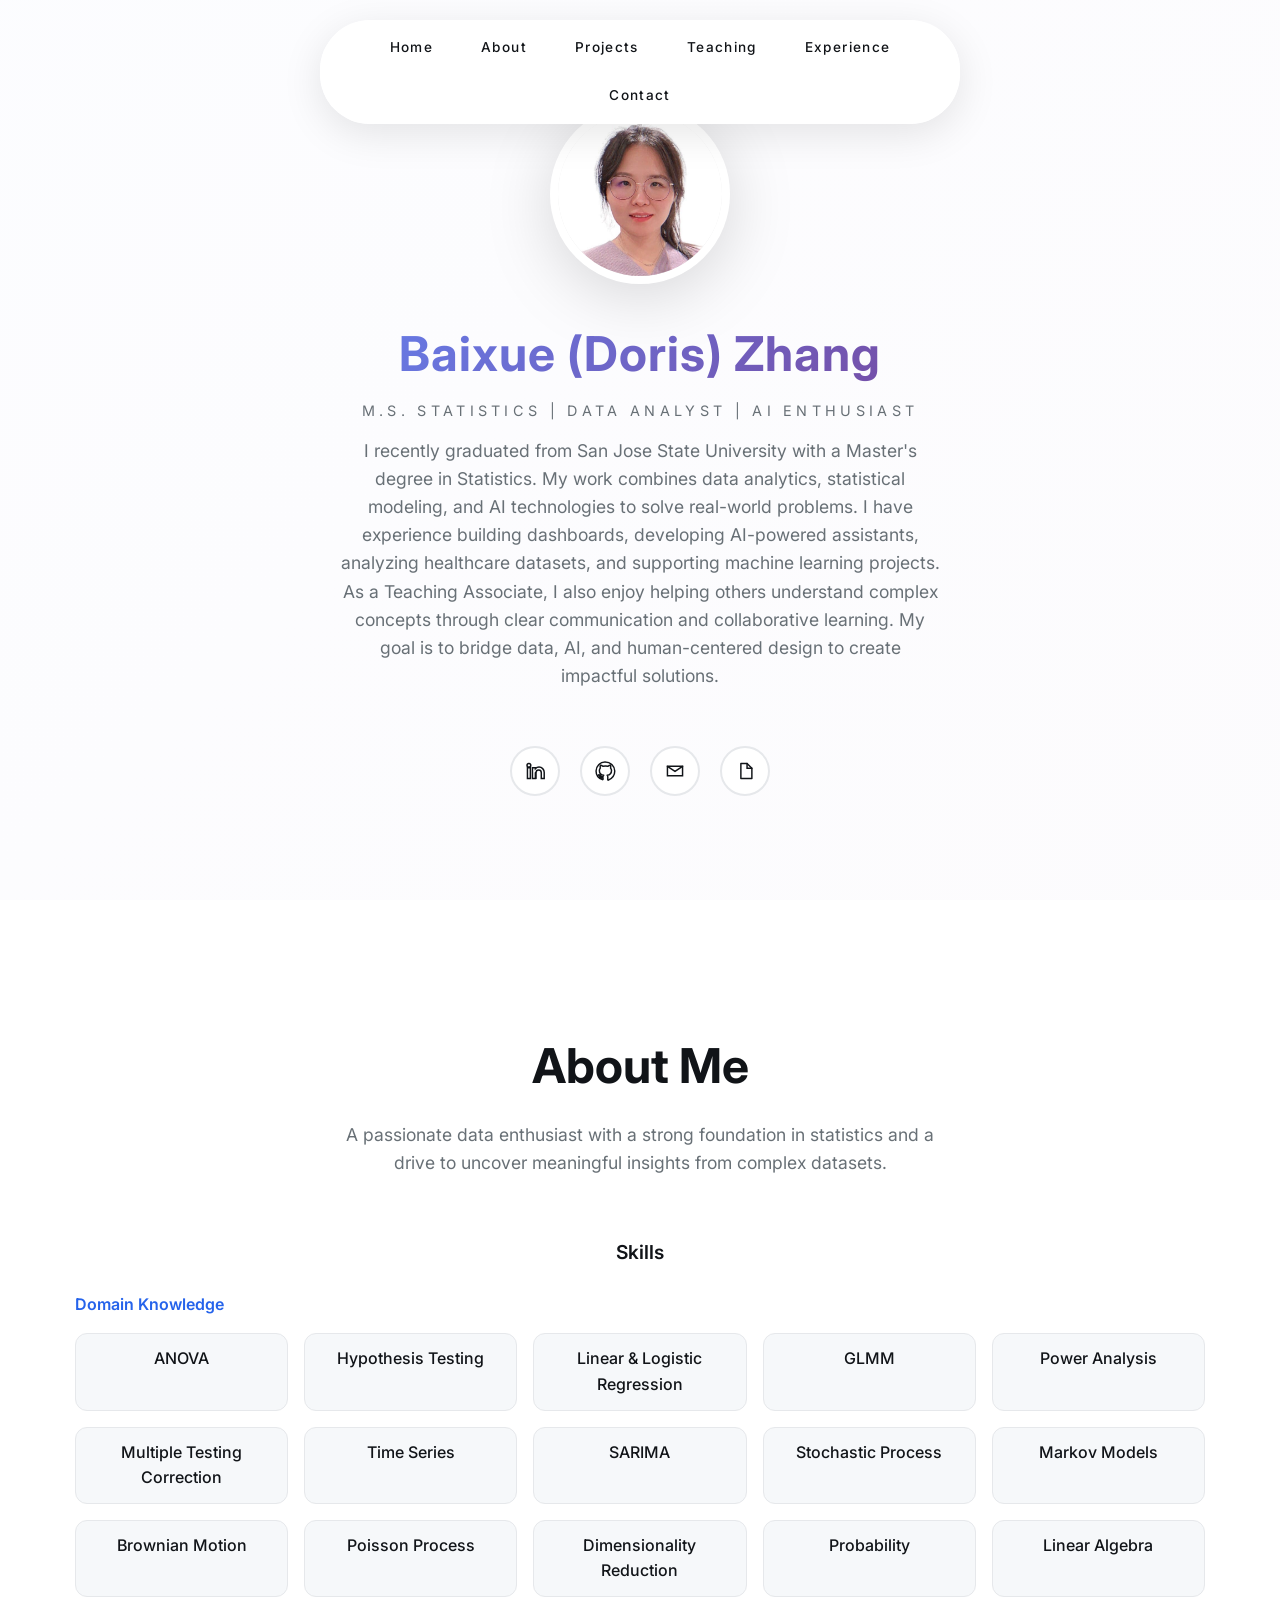
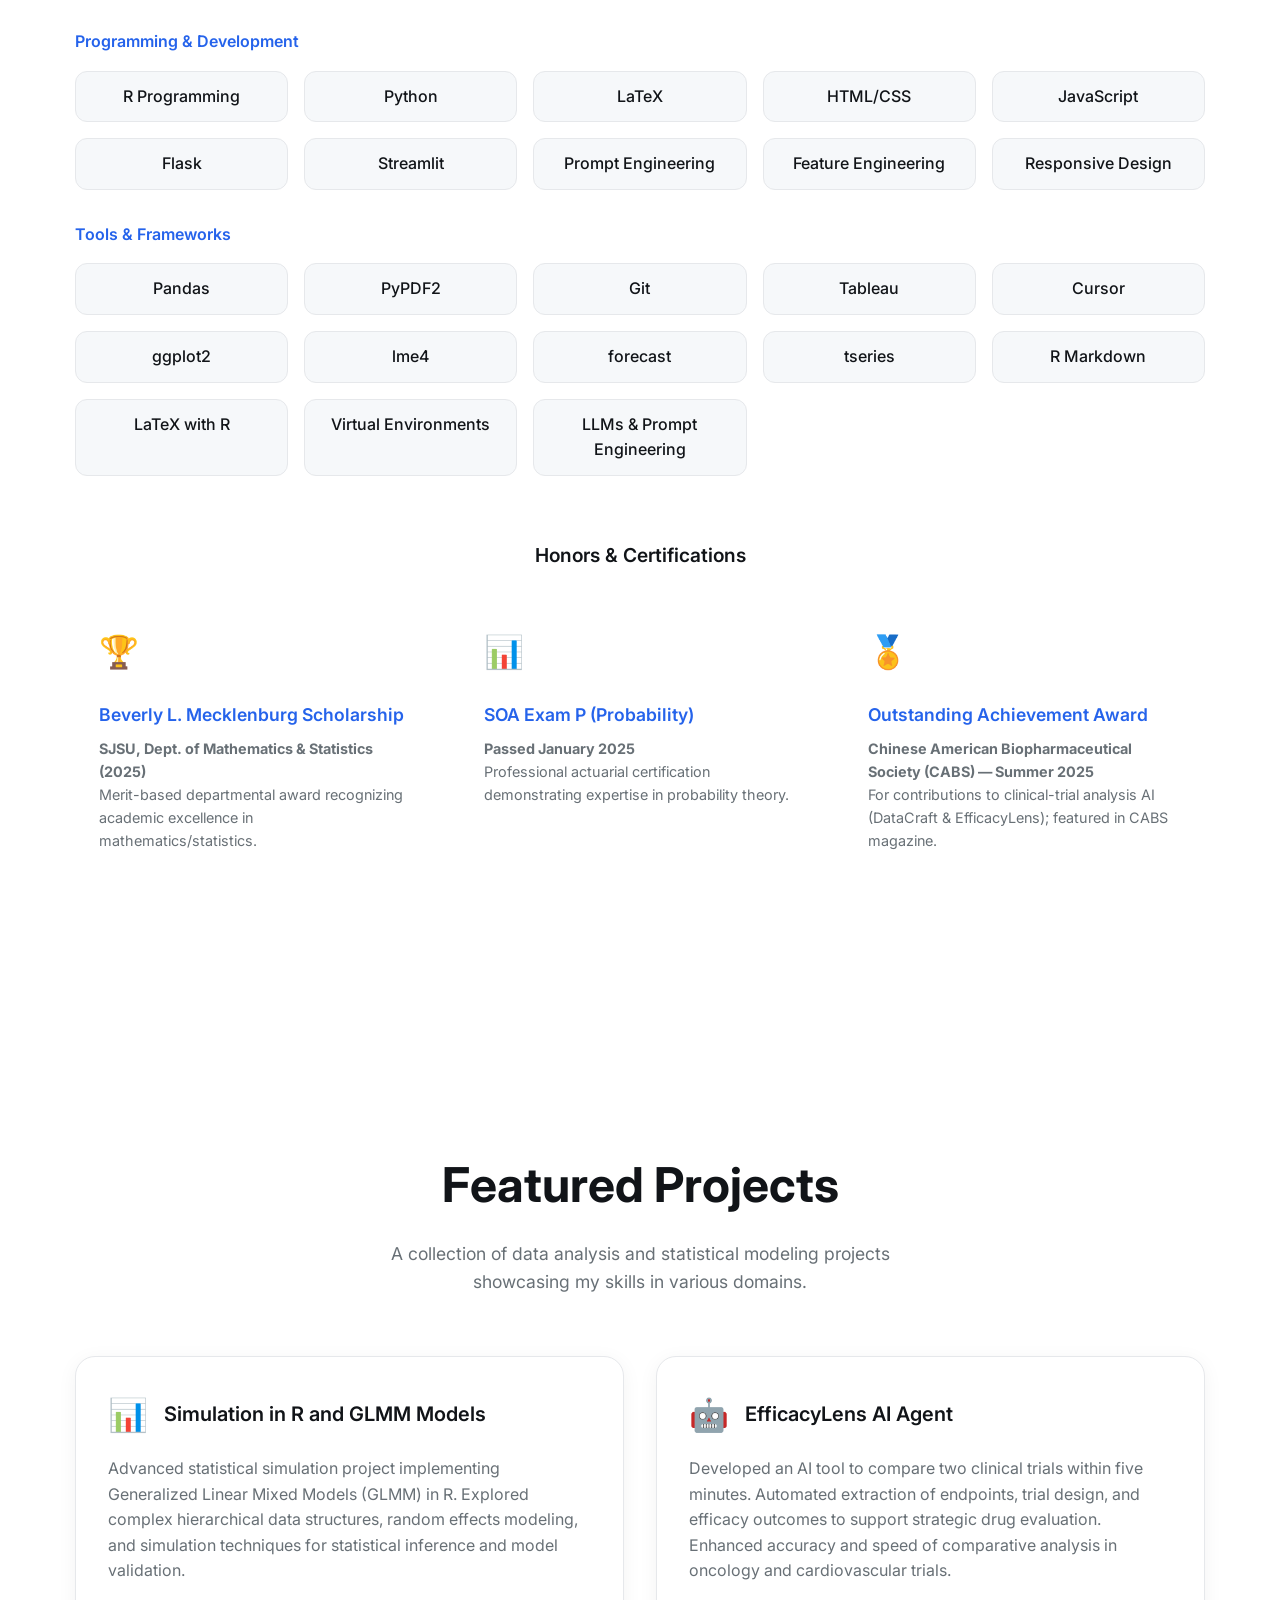
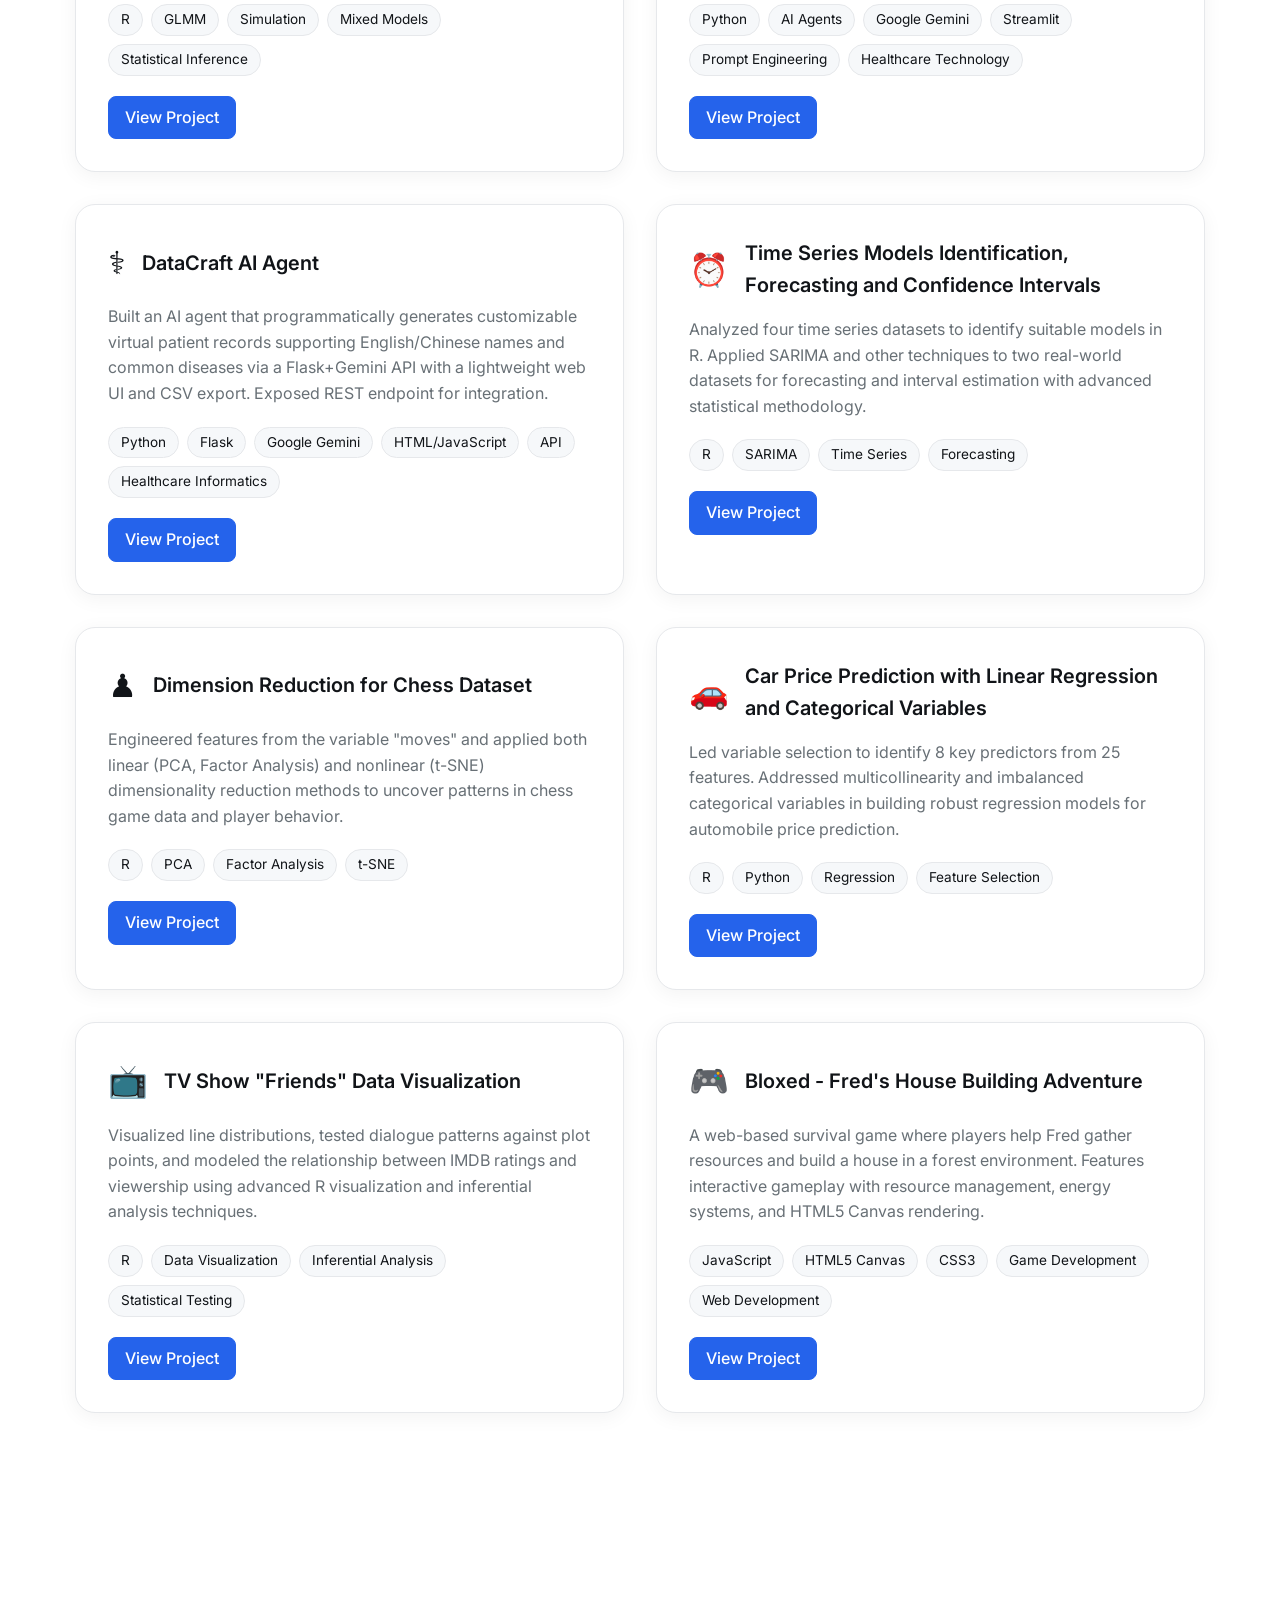
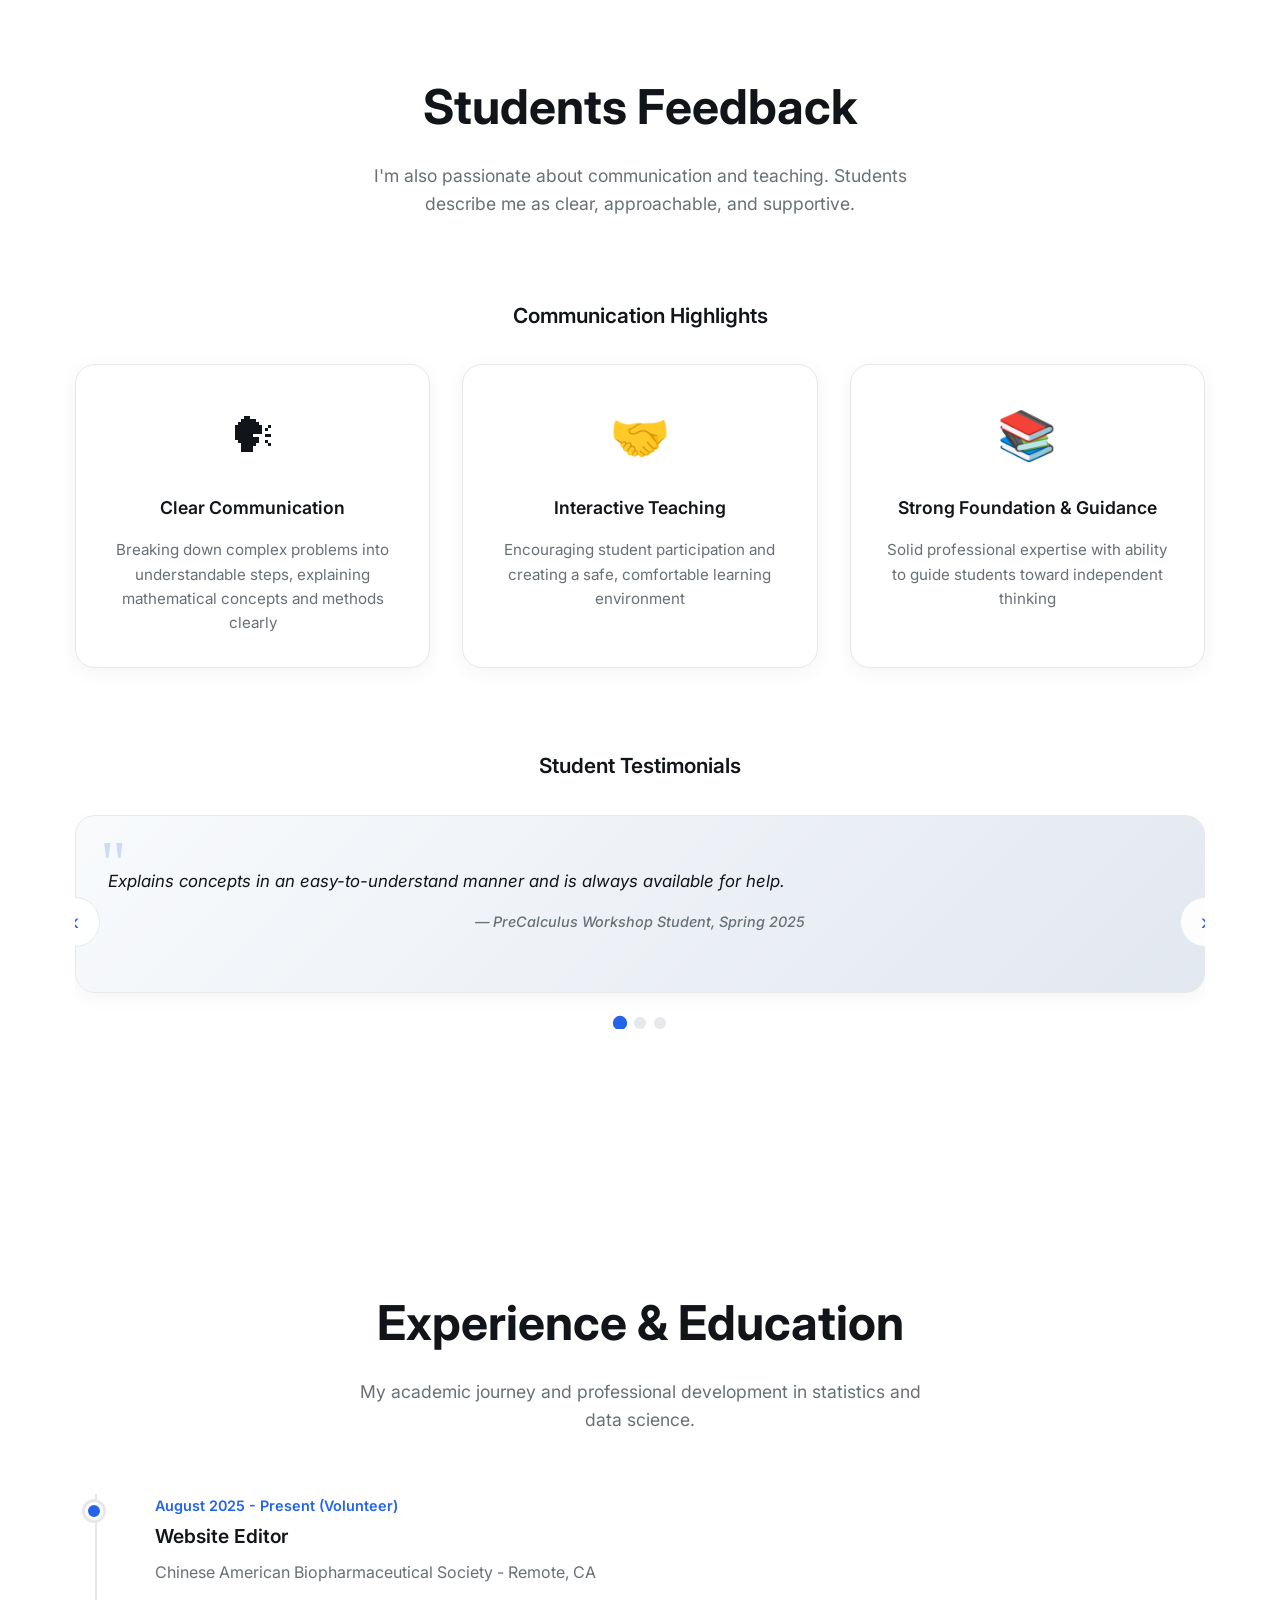
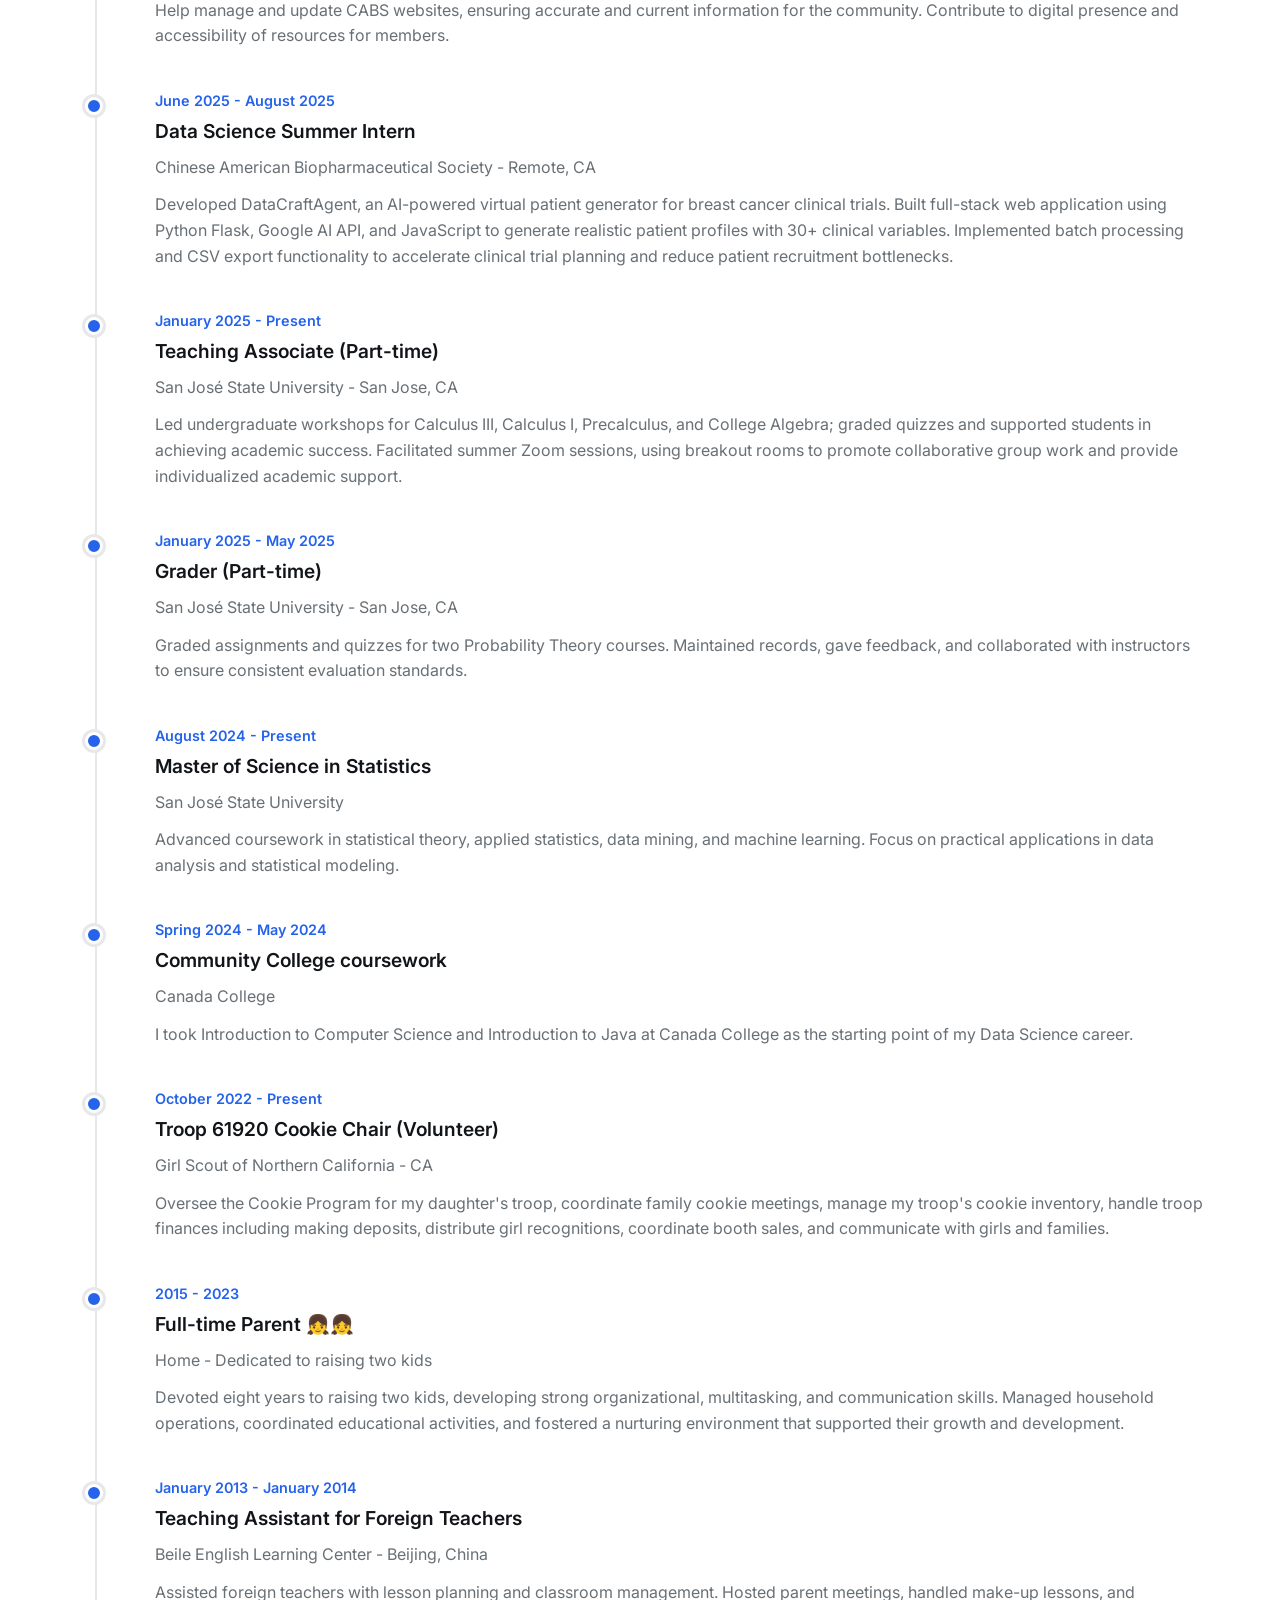
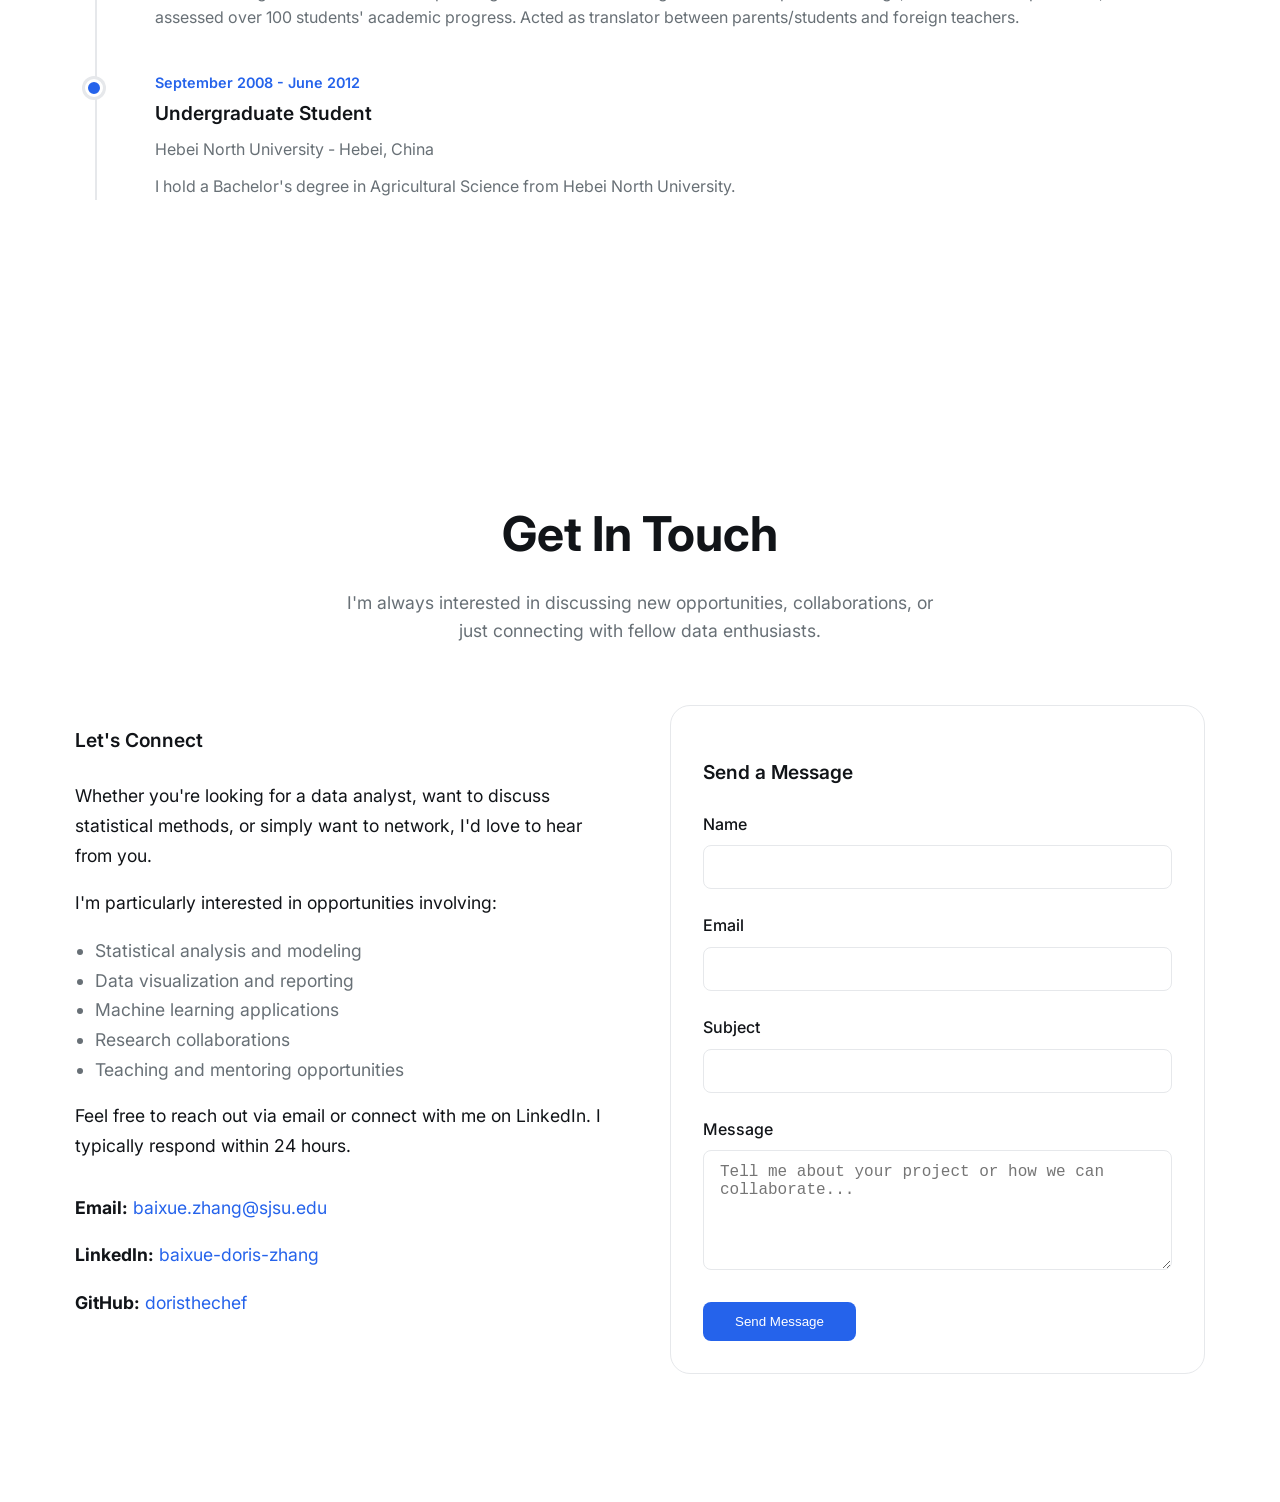
==== commit c558087c: "Update index.html" ====
--- a/index.html
+++ b/index.html
@@ -44,7 +44,7 @@
     <h1 class="name">Baixue (Doris) Zhang</h1>
 
     <p class="subtitle">
-        <M class="S Statistics"></M> | Data Analyst | AI Enthusiast
+        M.S. Statistics | Data Analyst | AI Enthusiast
     </p>
 
     <p class="intro">
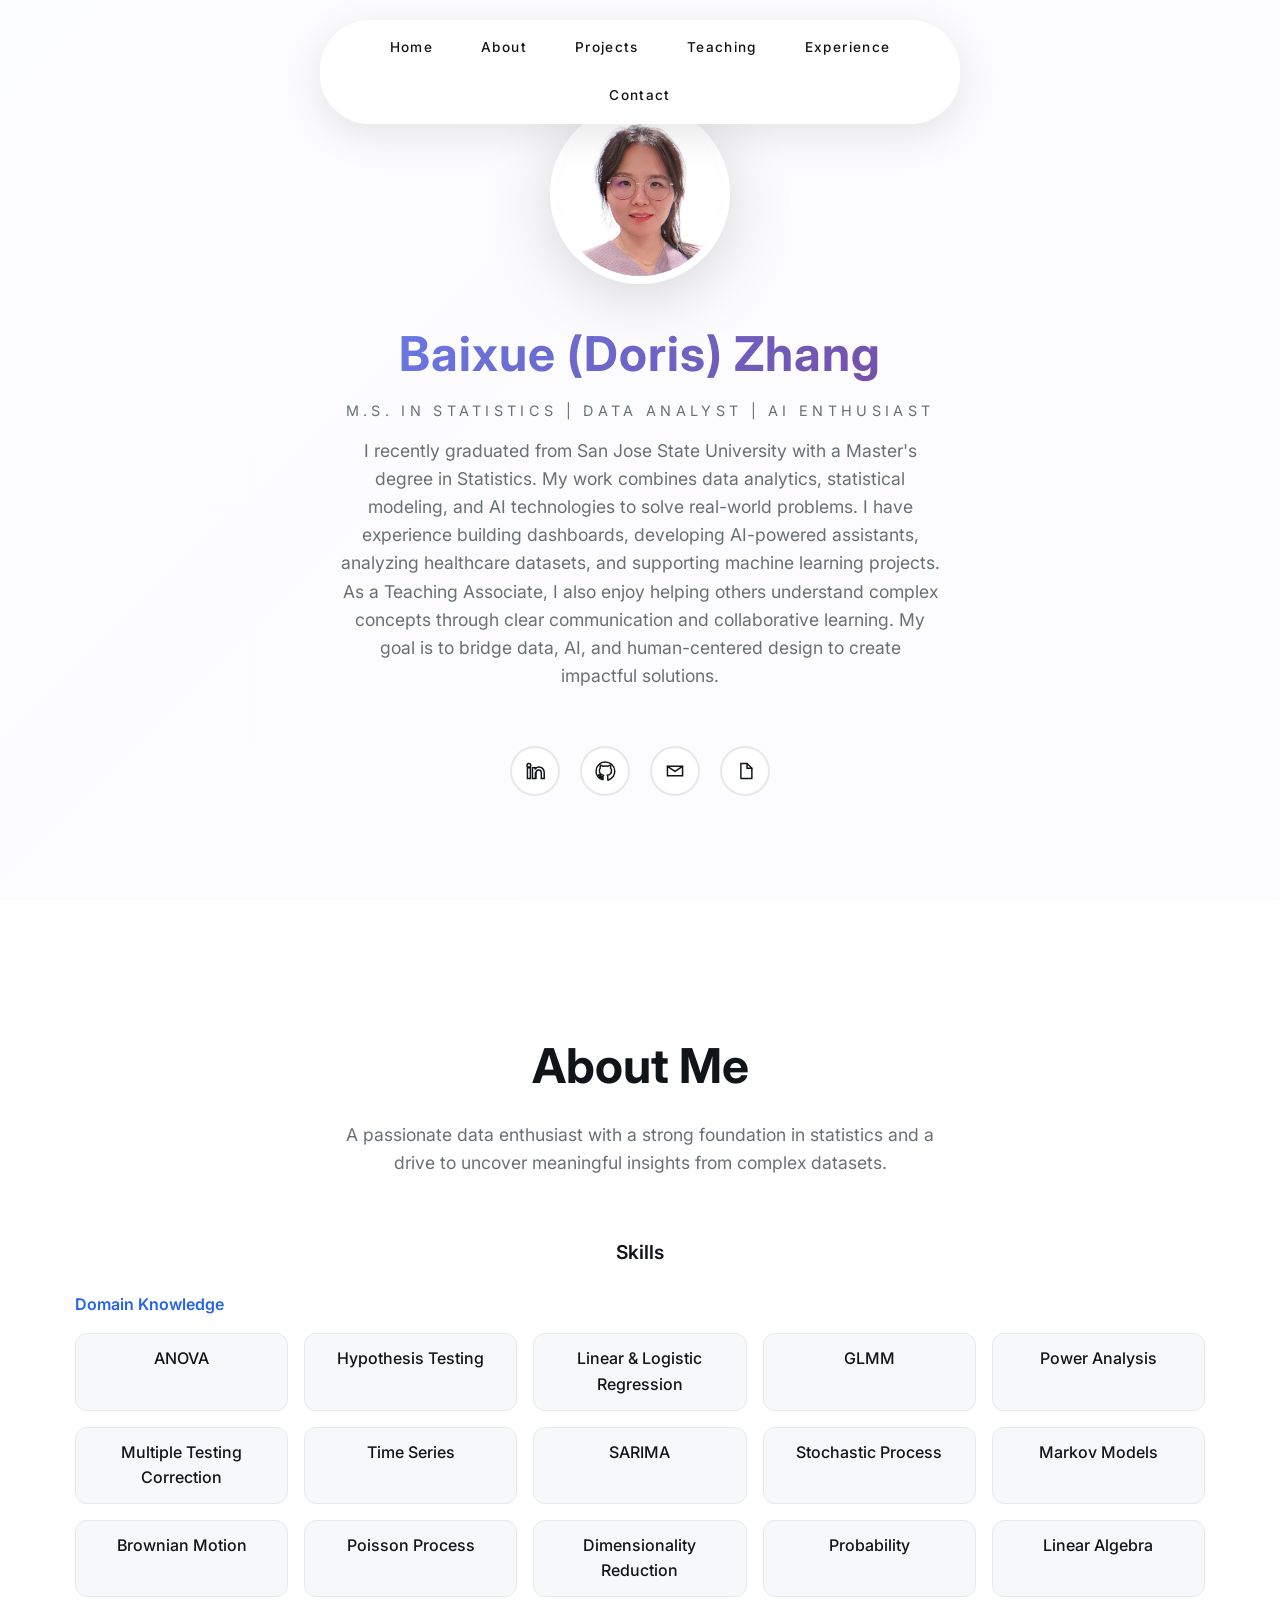
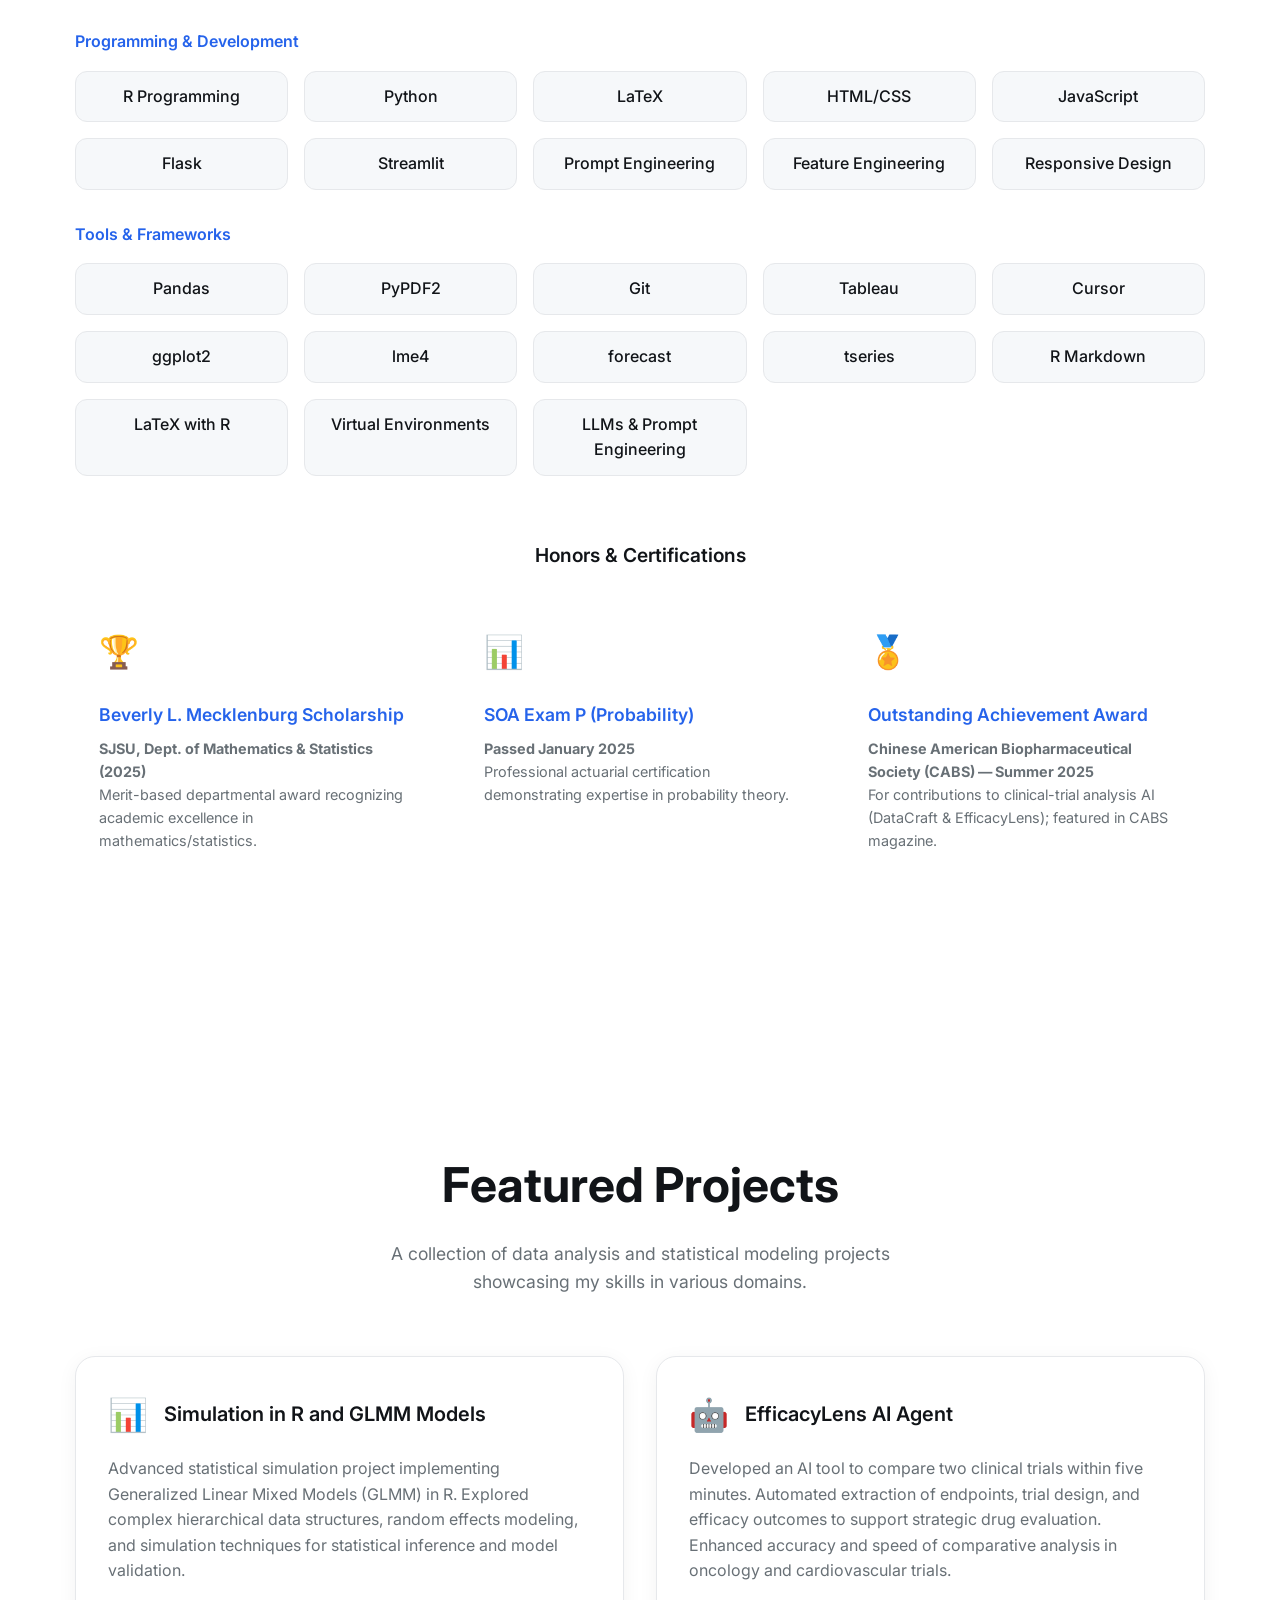
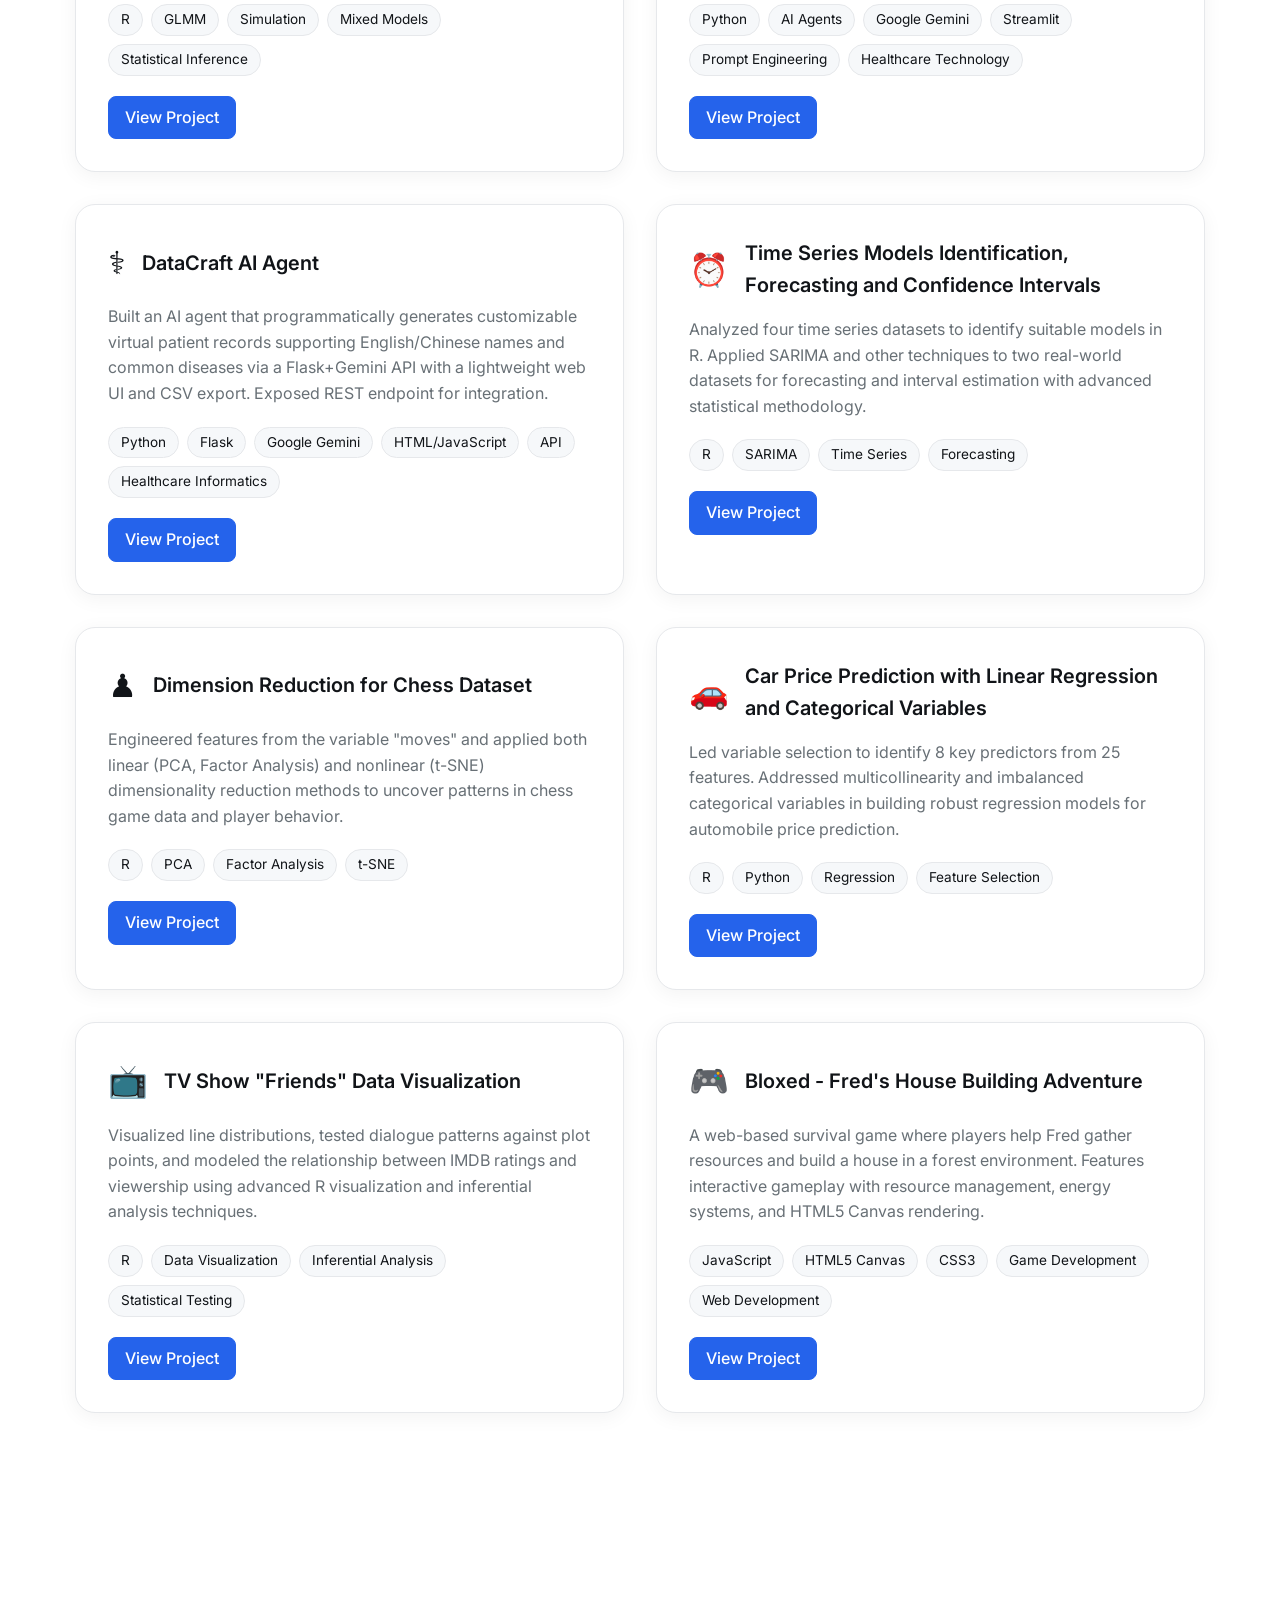
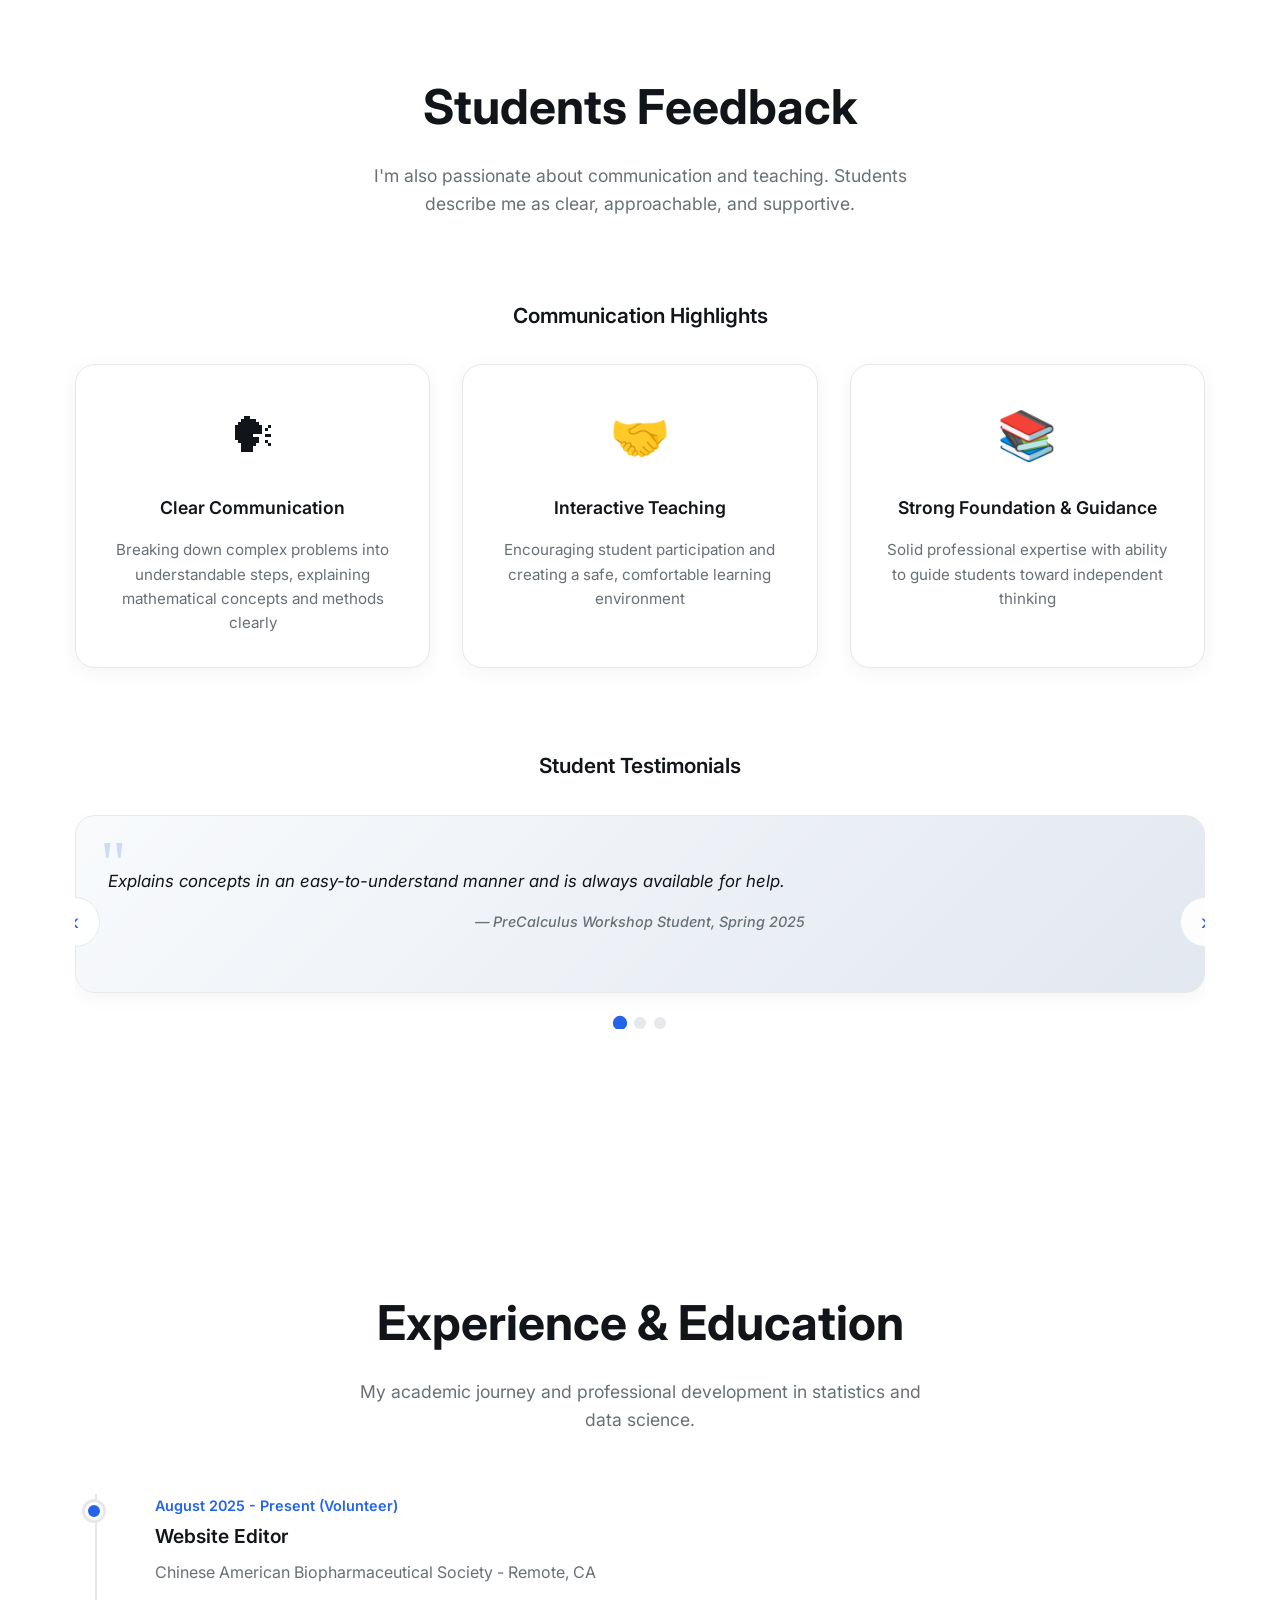
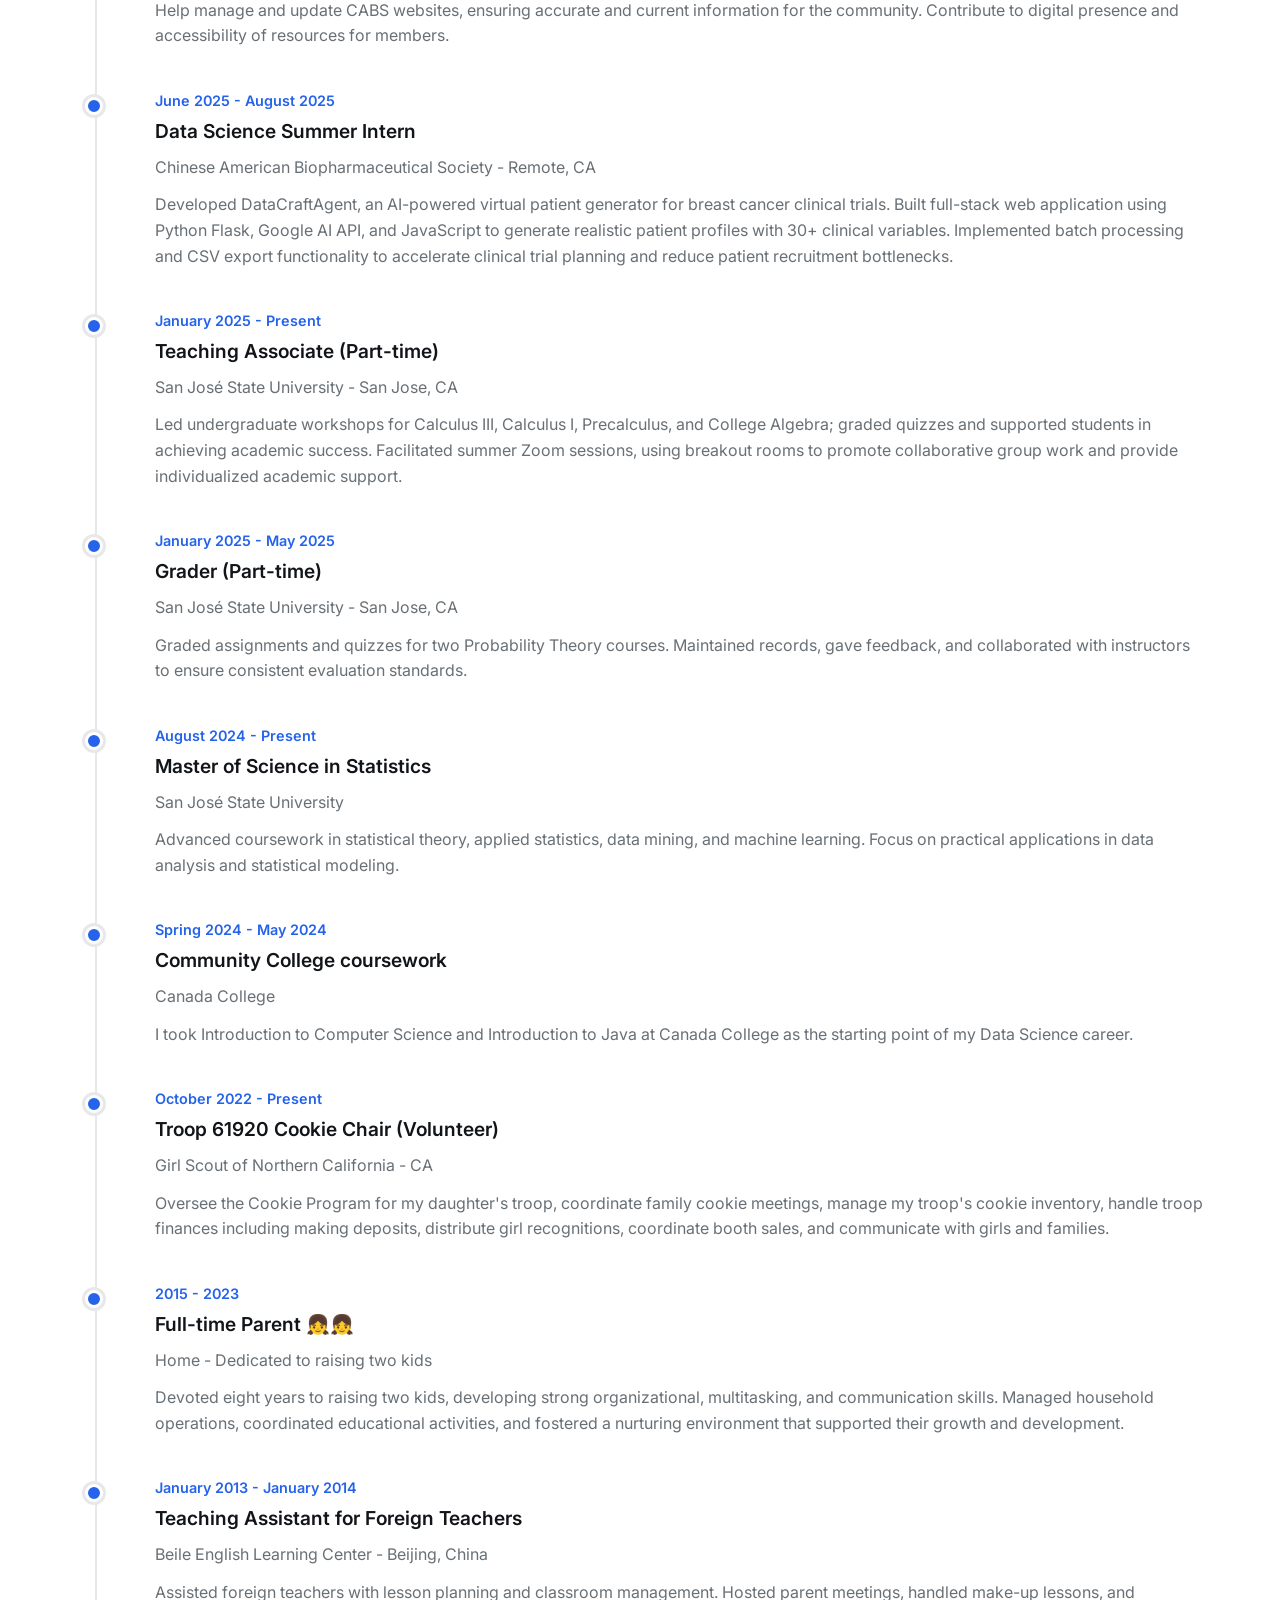
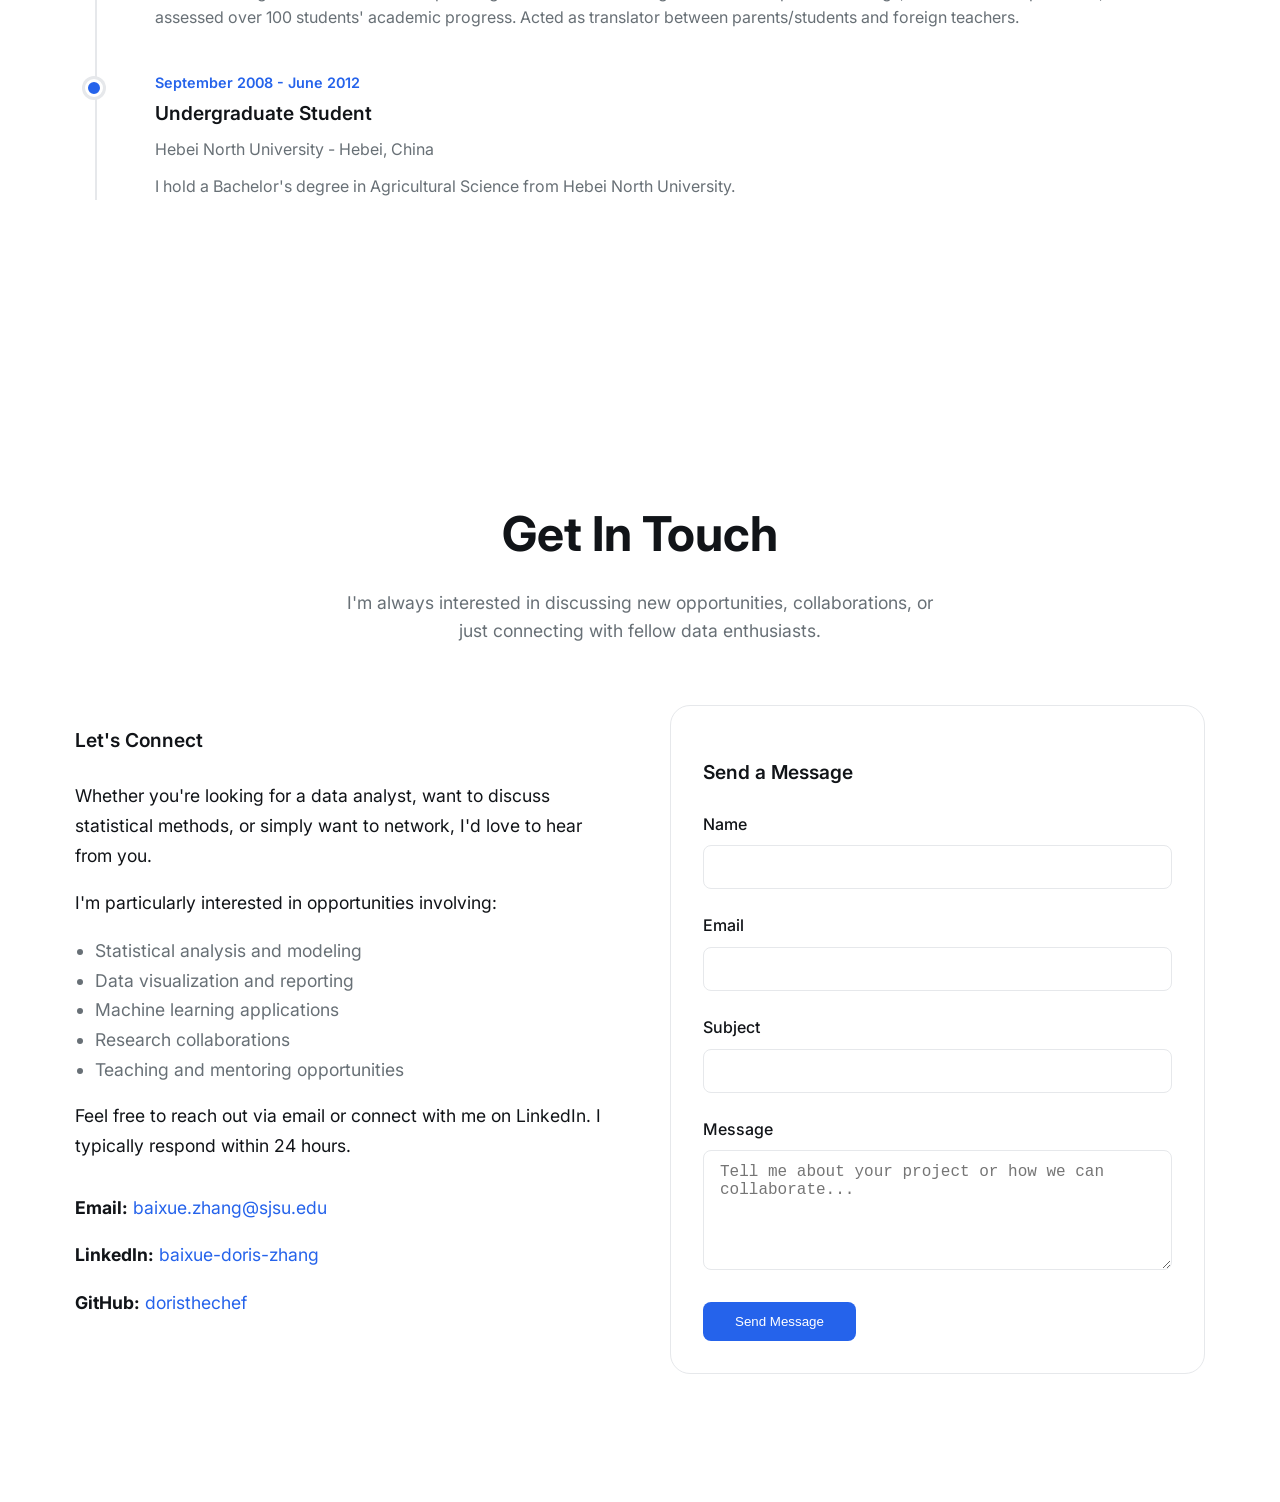
==== commit 4f2548ec: "Update index.html" ====
--- a/index.html
+++ b/index.html
@@ -43,9 +43,7 @@
       <div class="fade-in">
     <h1 class="name">Baixue (Doris) Zhang</h1>
 
-    <p class="subtitle">
-        M.S. Statistics | Data Analyst | AI Enthusiast
-    </p>
+    <p class="subtitle">M.S. in Statistics | Data Analyst | AI Enthusiast</p>
 
     <p class="intro">
         I recently graduated from San Jose State University with a Master's degree in Statistics. My work combines data analytics, statistical modeling, and AI technologies to solve real-world problems. I have experience building dashboards, developing AI-powered assistants, analyzing healthcare datasets, and supporting machine learning projects. As a Teaching Associate, I also enjoy helping others understand complex concepts through clear communication and collaborative learning. My goal is to bridge data, AI, and human-centered design to create impactful solutions.
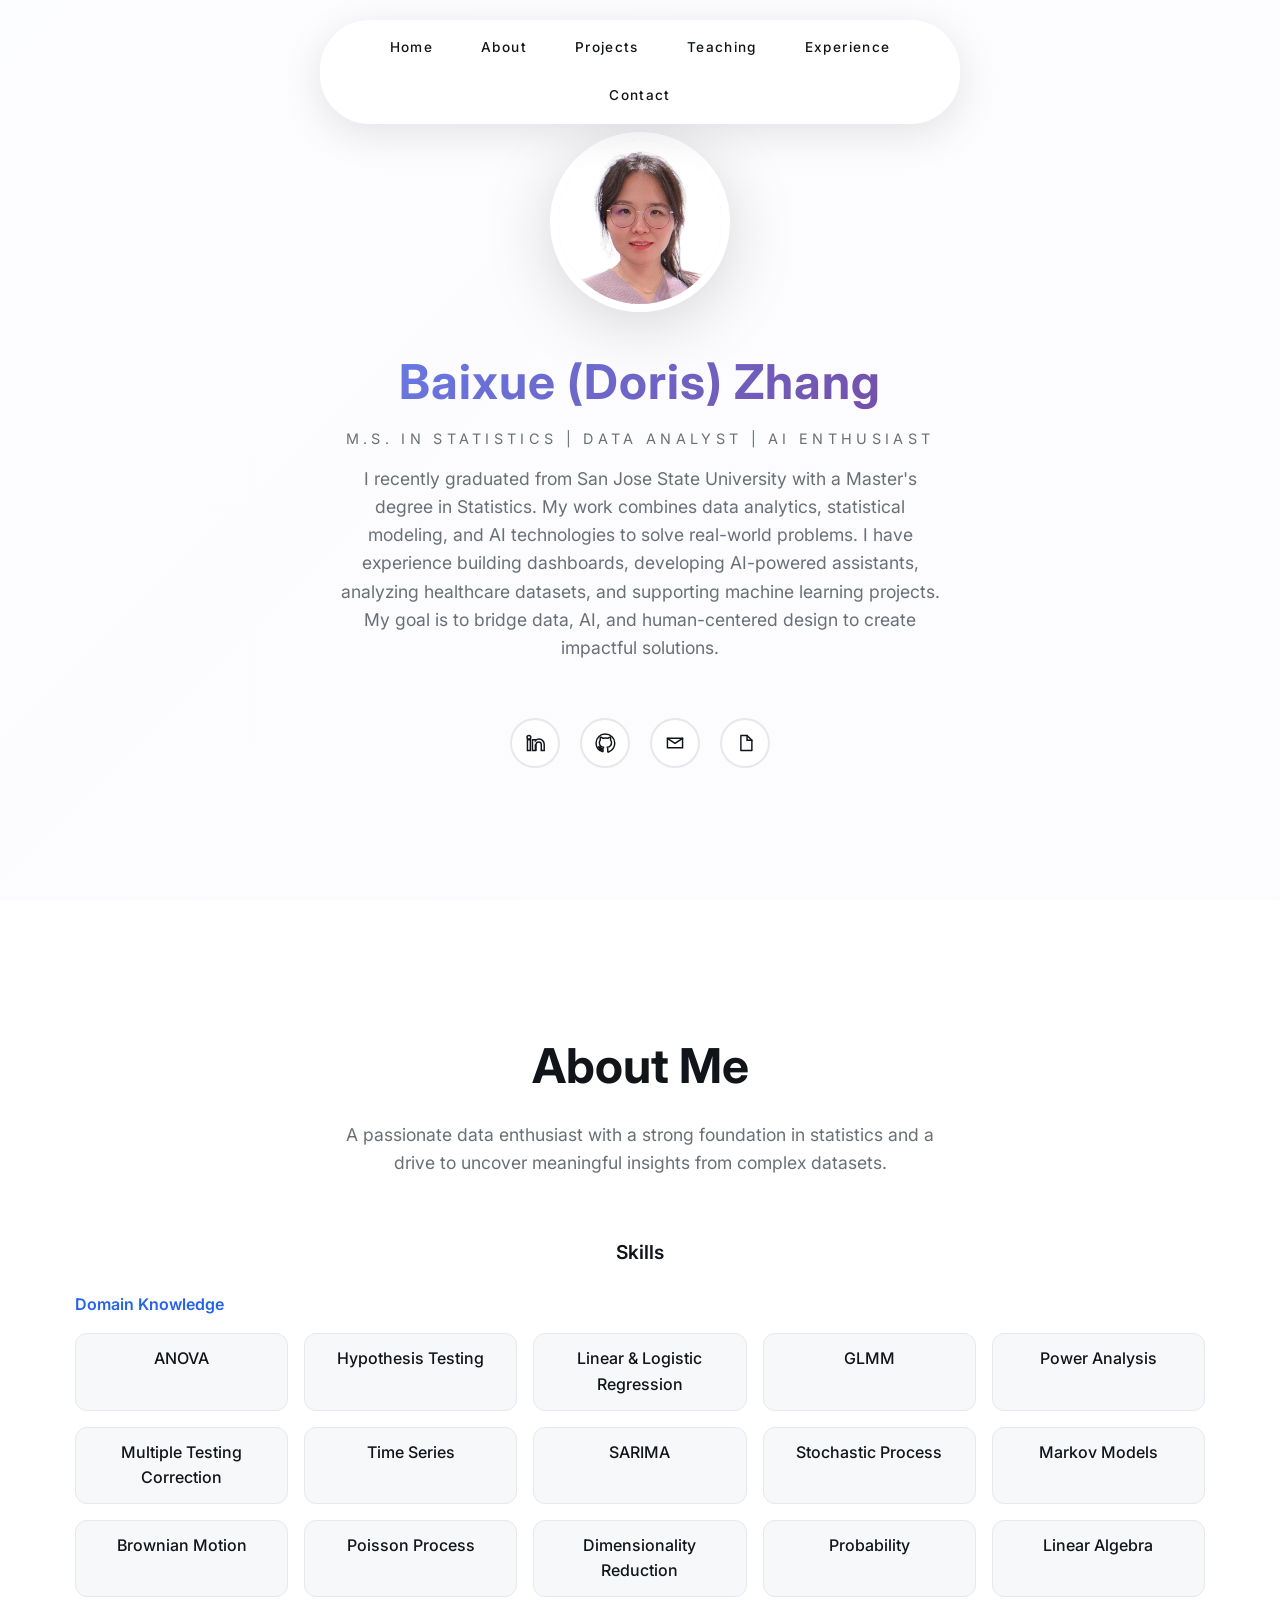
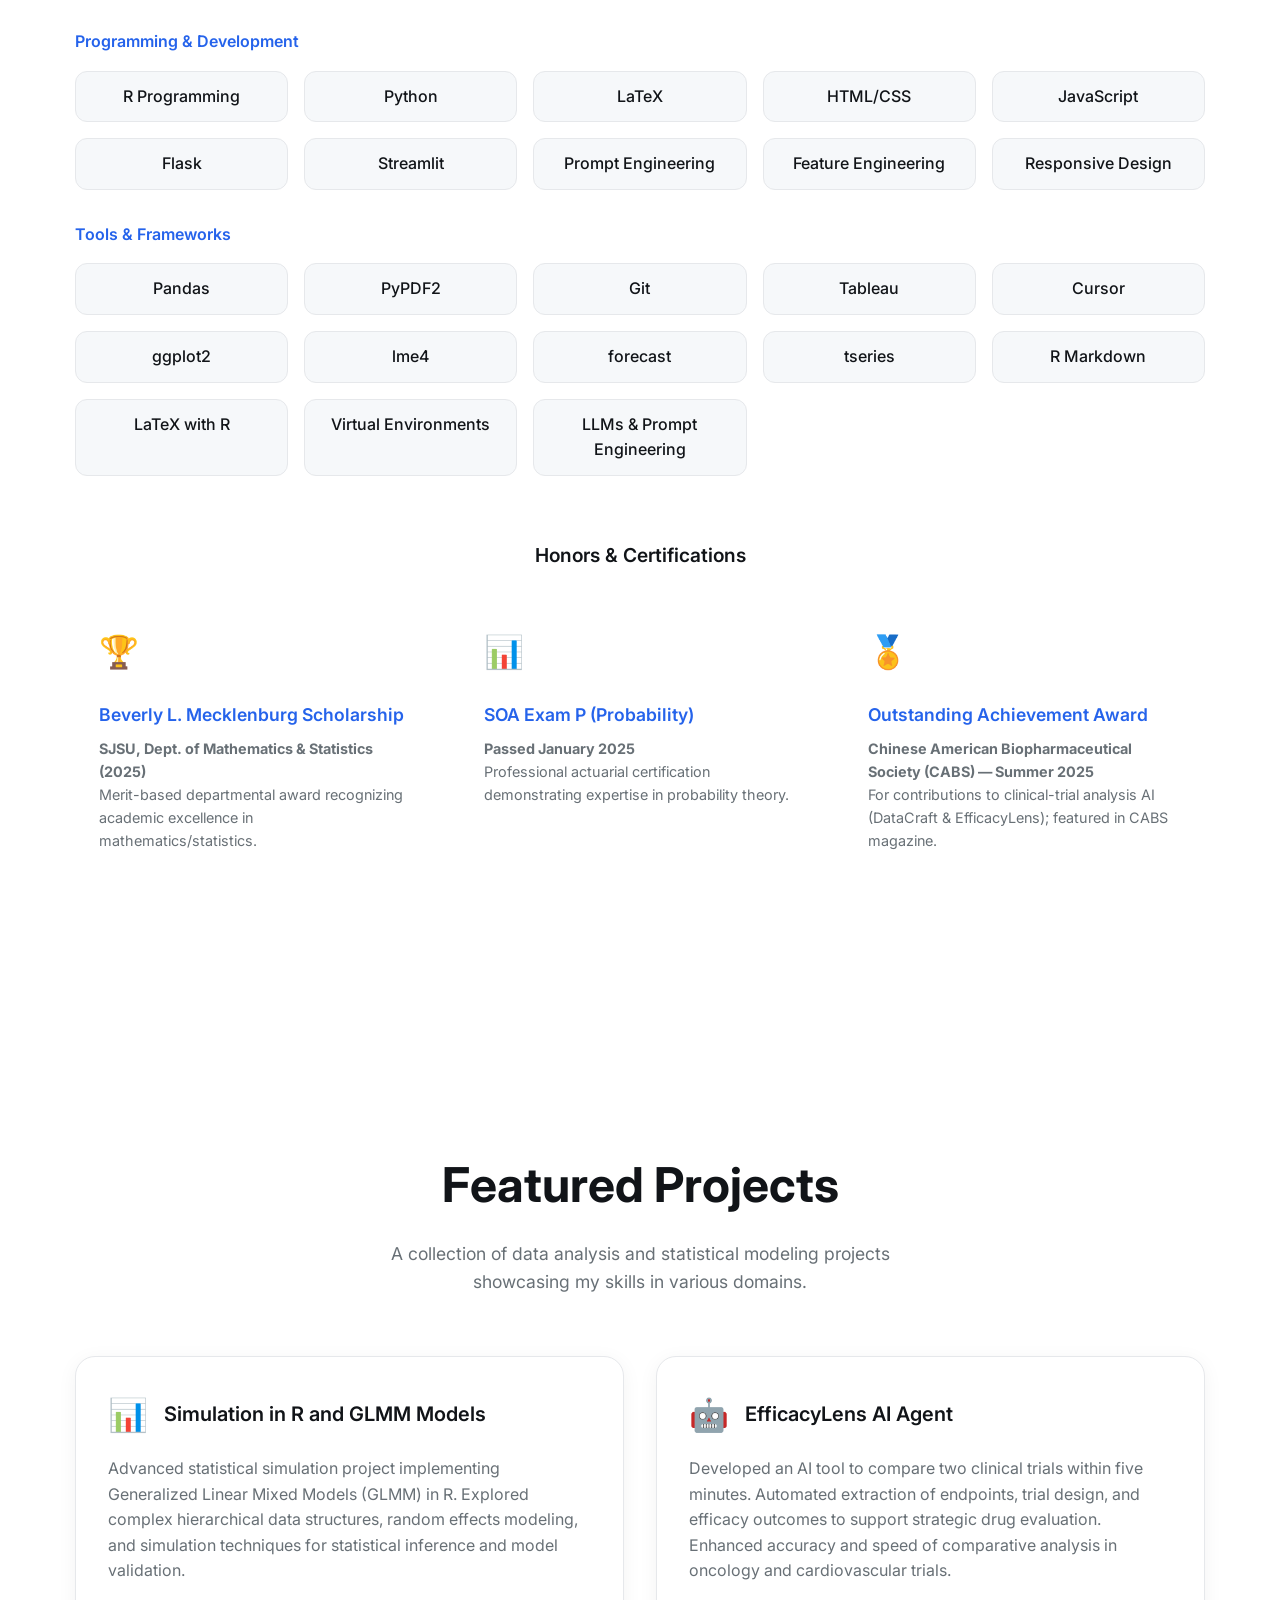
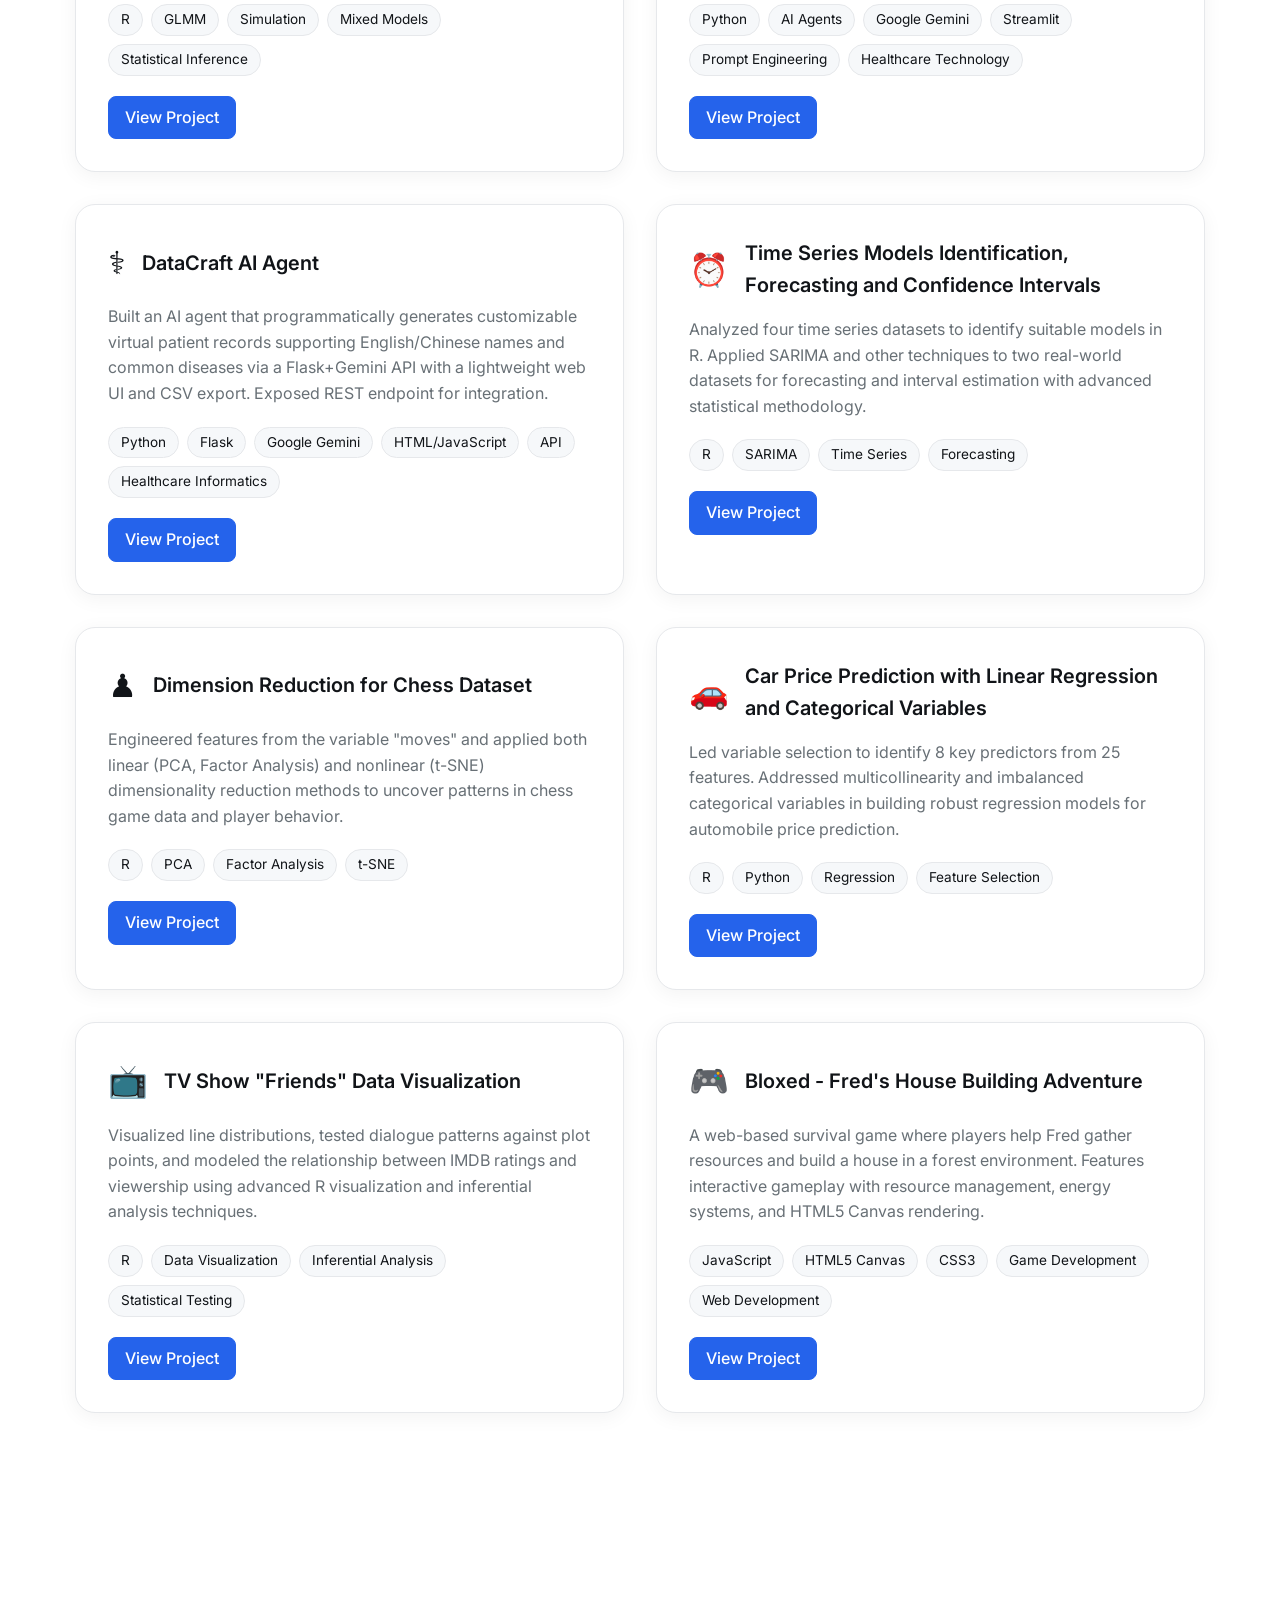
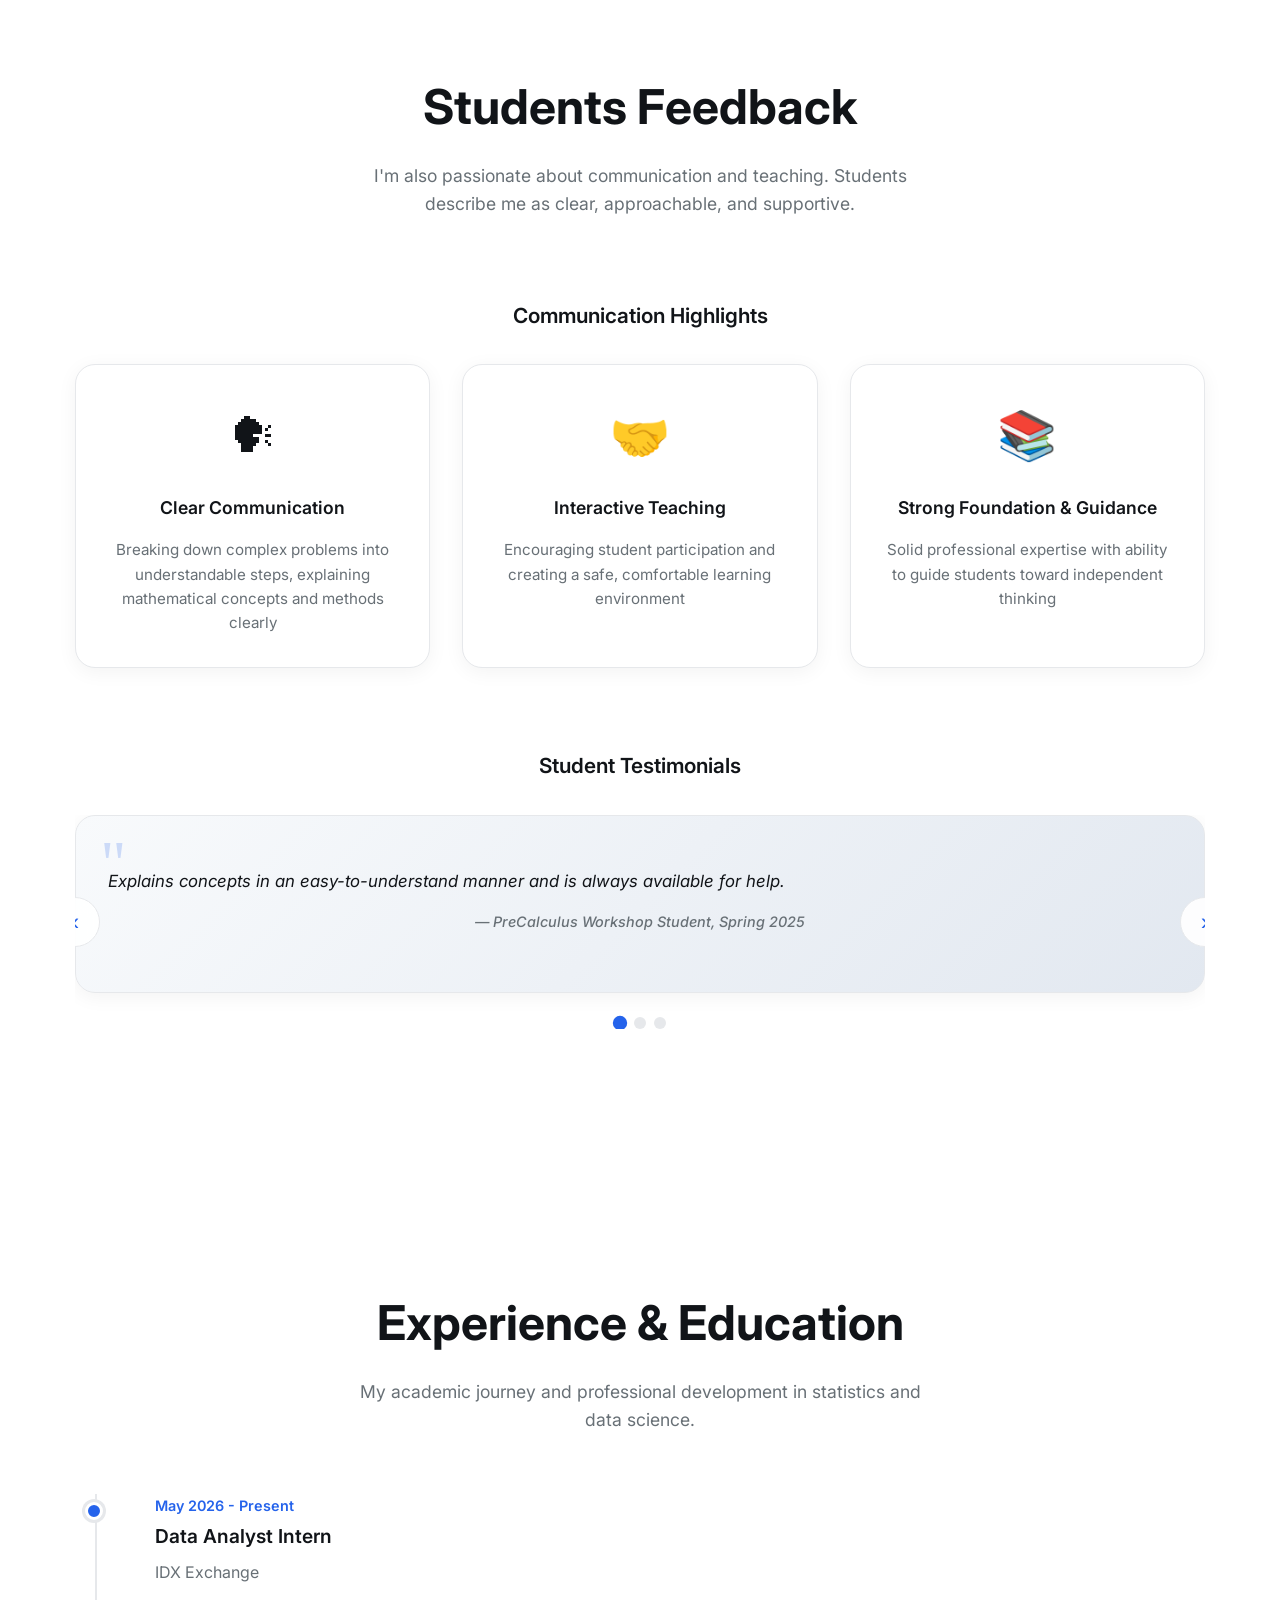
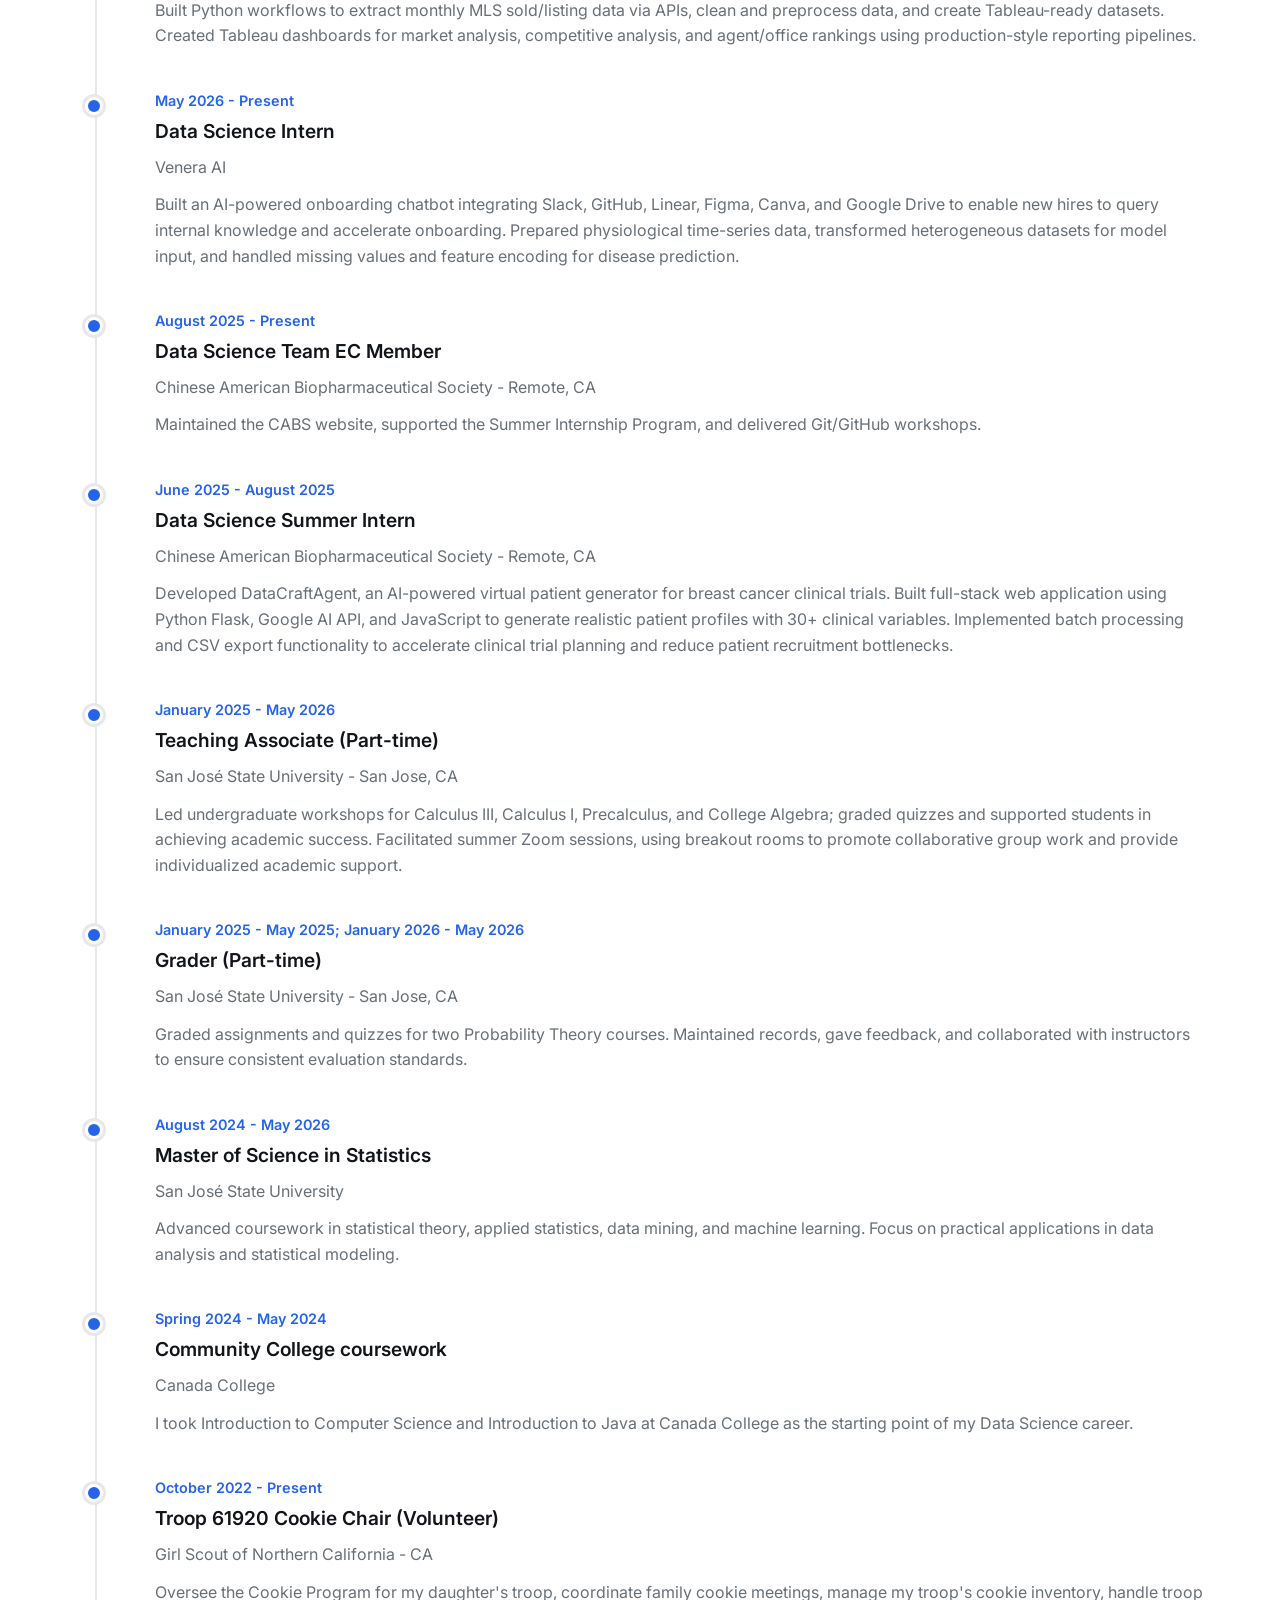
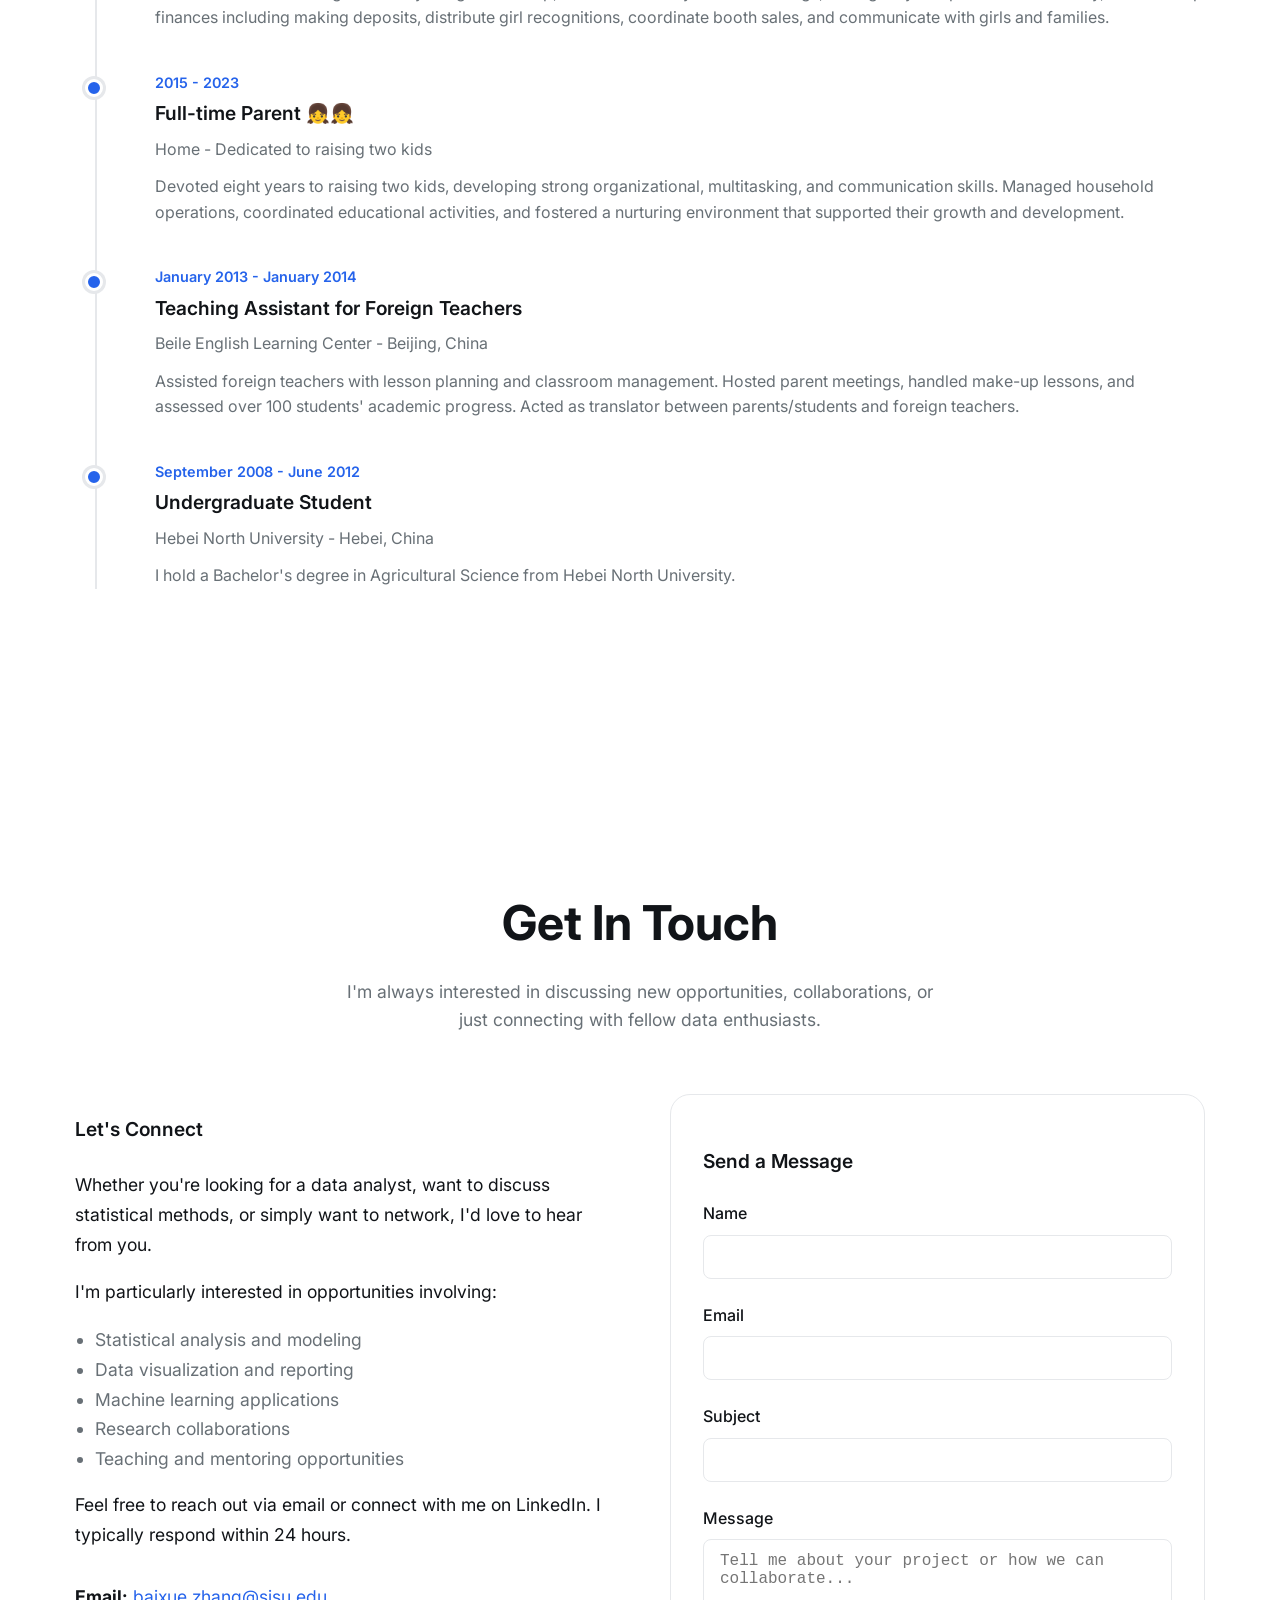
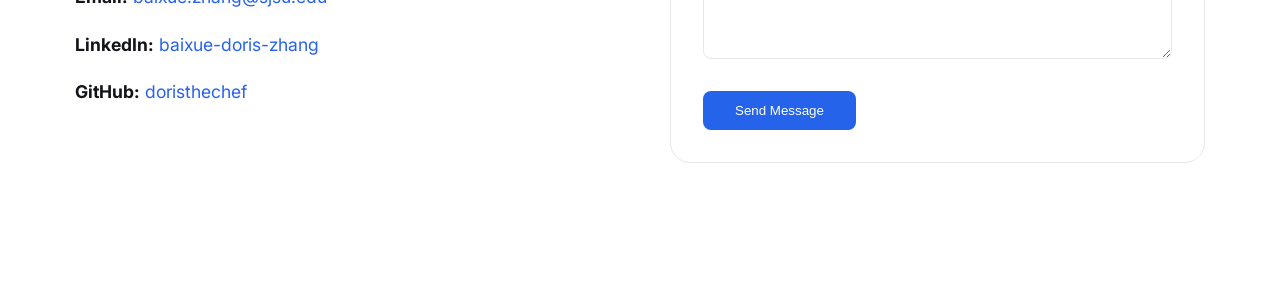
==== commit 21c32669: "ADD Resume_NewVersion" ====
--- a/index.html
+++ b/index.html
@@ -46,7 +46,7 @@
     <p class="subtitle">M.S. in Statistics | Data Analyst | AI Enthusiast</p>
 
     <p class="intro">
-        I recently graduated from San Jose State University with a Master's degree in Statistics. My work combines data analytics, statistical modeling, and AI technologies to solve real-world problems. I have experience building dashboards, developing AI-powered assistants, analyzing healthcare datasets, and supporting machine learning projects. As a Teaching Associate, I also enjoy helping others understand complex concepts through clear communication and collaborative learning. My goal is to bridge data, AI, and human-centered design to create impactful solutions.
+        I recently graduated from San Jose State University with a Master's degree in Statistics. My work combines data analytics, statistical modeling, and AI technologies to solve real-world problems. I have experience building dashboards, developing AI-powered assistants, analyzing healthcare datasets, and supporting machine learning projects. My goal is to bridge data, AI, and human-centered design to create impactful solutions.
     </p>
 </div>
         <div class="socials" aria-label="Social links">
@@ -429,10 +429,24 @@
         
         <div class="timeline fade-in">
           <div class="timeline-item">
-            <div class="timeline-date">August 2025 - Present (Volunteer)</div>
-            <h3 class="timeline-title">Website Editor</h3>
+            <div class="timeline-date">May 2026 - Present</div>
+            <h3 class="timeline-title">Data Analyst Intern</h3>
+            <div class="timeline-company">IDX Exchange</div>
+            <p class="timeline-desc">Built Python workflows to extract monthly MLS sold/listing data via APIs, clean and preprocess data, and create Tableau-ready datasets. Created Tableau dashboards for market analysis, competitive analysis, and agent/office rankings using production-style reporting pipelines.</p>
+          </div>
+
+          <div class="timeline-item">
+            <div class="timeline-date">May 2026 - Present</div>
+            <h3 class="timeline-title">Data Science Intern</h3>
+            <div class="timeline-company">Venera AI</div>
+            <p class="timeline-desc">Built an AI-powered onboarding chatbot integrating Slack, GitHub, Linear, Figma, Canva, and Google Drive to enable new hires to query internal knowledge and accelerate onboarding. Prepared physiological time-series data, transformed heterogeneous datasets for model input, and handled missing values and feature encoding for disease prediction.</p>
+          </div>
+
+          <div class="timeline-item">
+            <div class="timeline-date">August 2025 - Present</div>
+            <h3 class="timeline-title">Data Science Team EC Member</h3>
             <div class="timeline-company">Chinese American Biopharmaceutical Society - Remote, CA</div>
-            <p class="timeline-desc">Help manage and update CABS websites, ensuring accurate and current information for the community. Contribute to digital presence and accessibility of resources for members.</p>
+            <p class="timeline-desc">Maintained the CABS website, supported the Summer Internship Program, and delivered Git/GitHub workshops.</p>
           </div>
 
           <div class="timeline-item">
@@ -443,21 +457,21 @@
           </div>
           
           <div class="timeline-item">
-            <div class="timeline-date">January 2025 - Present</div>
+            <div class="timeline-date">January 2025 - May 2026</div>
             <h3 class="timeline-title">Teaching Associate (Part-time)</h3>
             <div class="timeline-company">San José State University - San Jose, CA</div>
             <p class="timeline-desc">Led undergraduate workshops for Calculus III, Calculus I, Precalculus, and College Algebra; graded quizzes and supported students in achieving academic success. Facilitated summer Zoom sessions, using breakout rooms to promote collaborative group work and provide individualized academic support.</p>
           </div>
           
           <div class="timeline-item">
-            <div class="timeline-date">January 2025 - May 2025</div>
+            <div class="timeline-date">January 2025 - May 2025; January 2026 - May 2026</div>
             <h3 class="timeline-title">Grader (Part-time)</h3>
             <div class="timeline-company">San José State University - San Jose, CA</div>
             <p class="timeline-desc">Graded assignments and quizzes for two Probability Theory courses. Maintained records, gave feedback, and collaborated with instructors to ensure consistent evaluation standards.</p>
           </div>
           
           <div class="timeline-item">
-            <div class="timeline-date">August 2024 - Present</div>
+            <div class="timeline-date">August 2024 - May 2026</div>
             <h3 class="timeline-title">Master of Science in Statistics</h3>
             <div class="timeline-company">San José State University</div>
             <p class="timeline-desc">Advanced coursework in statistical theory, applied statistics, data mining, and machine learning. Focus on practical applications in data analysis and statistical modeling.</p>
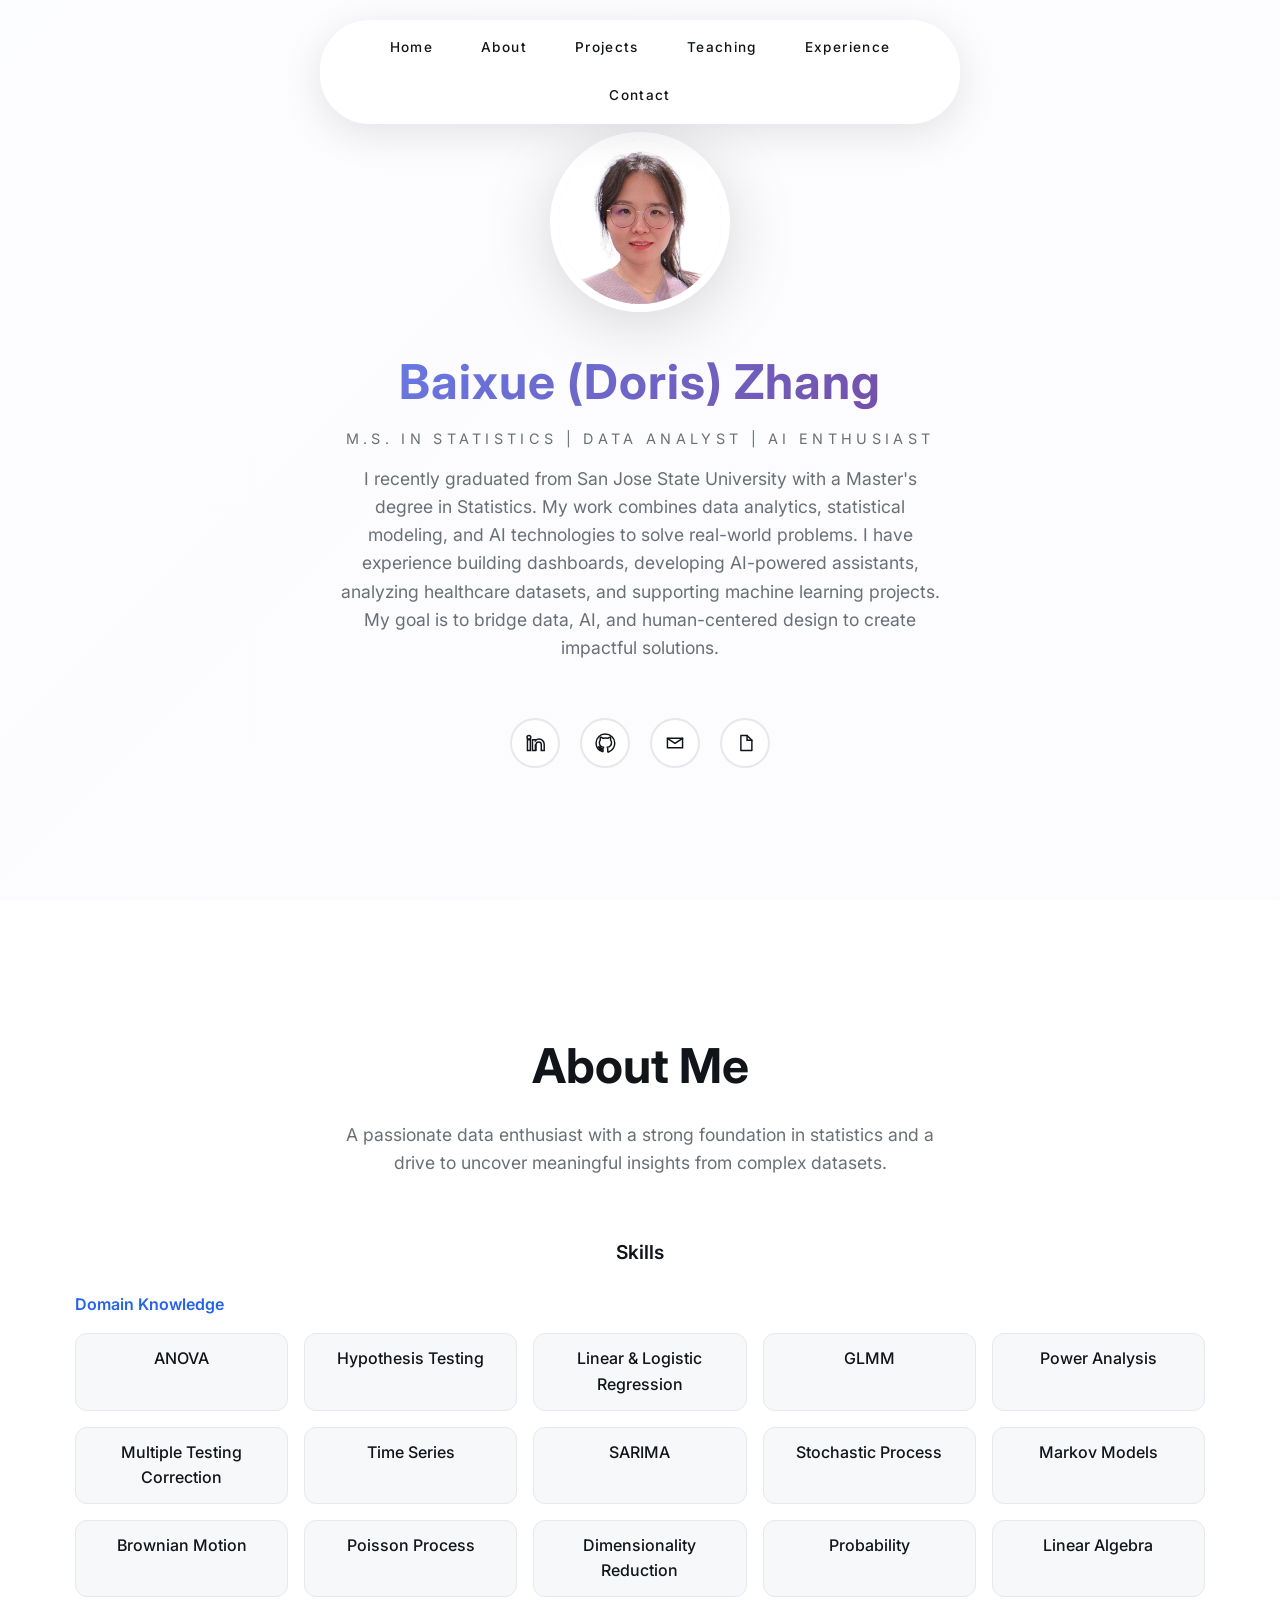
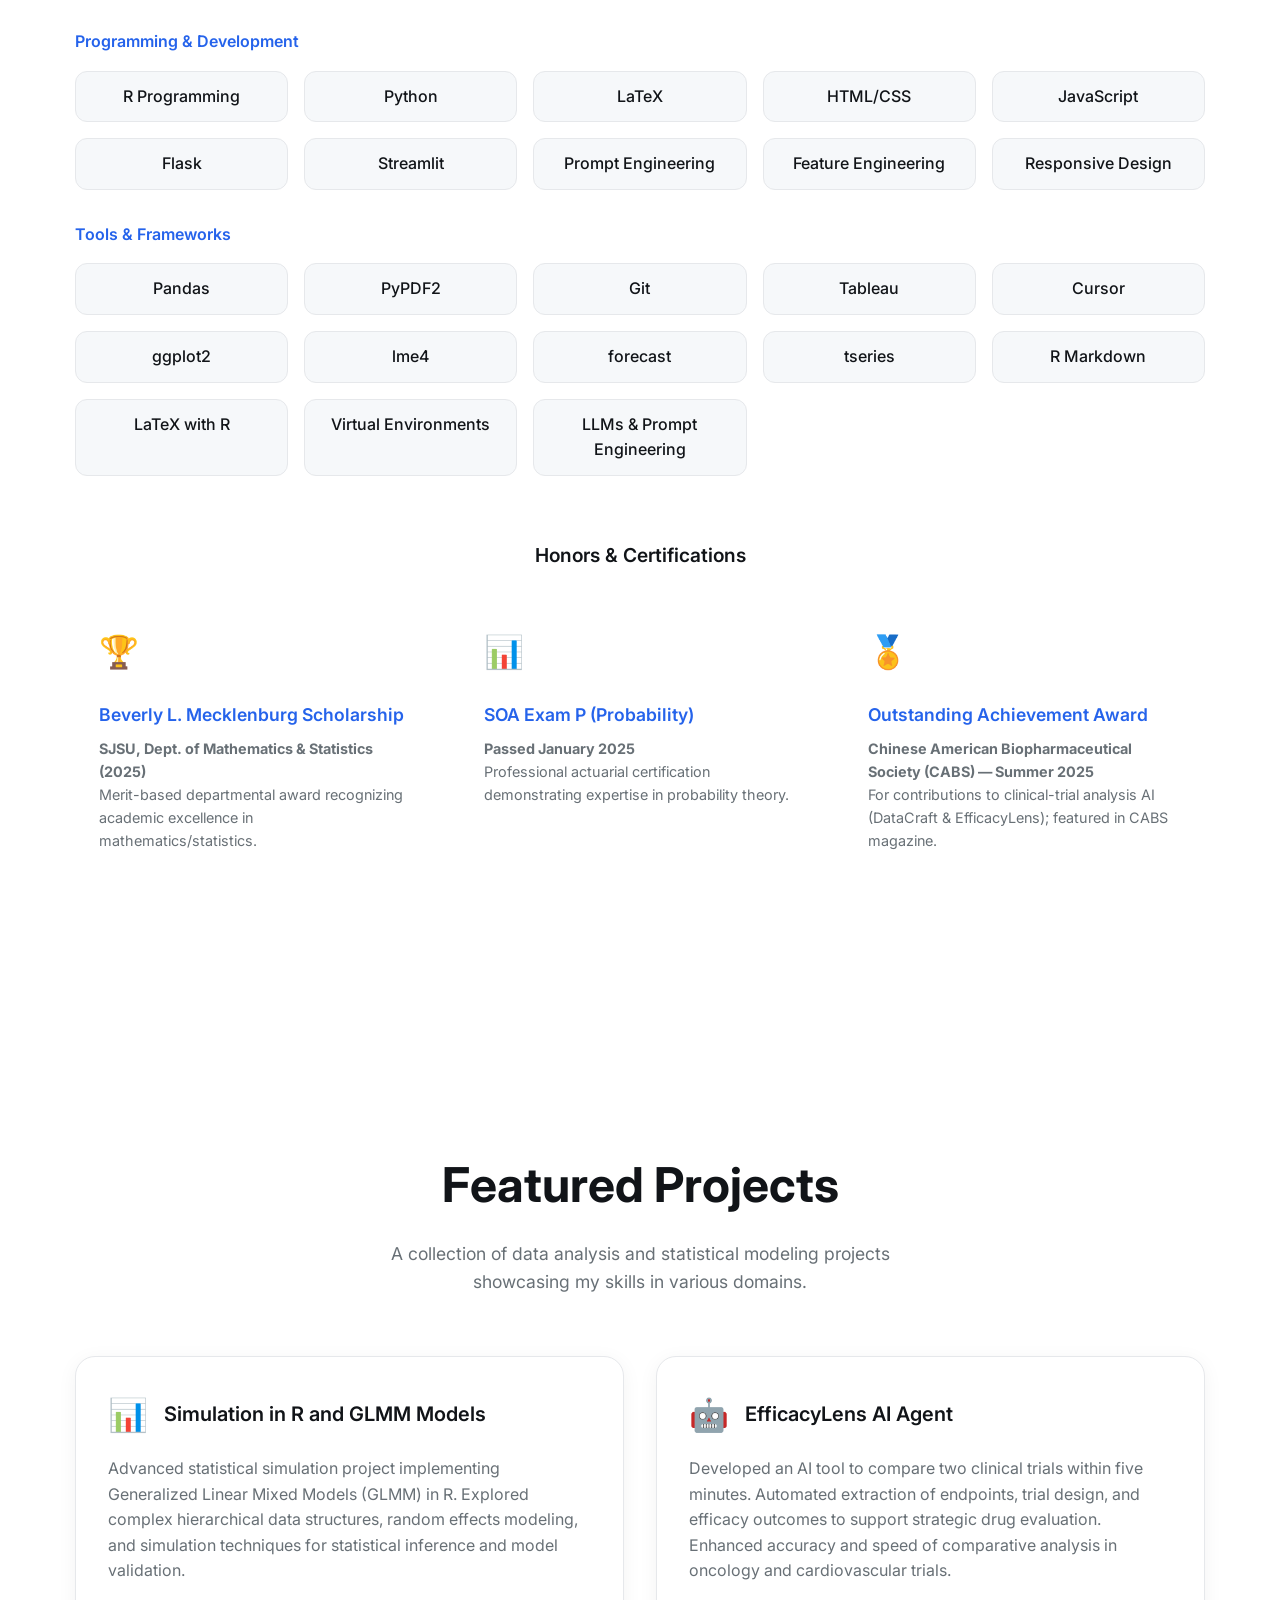
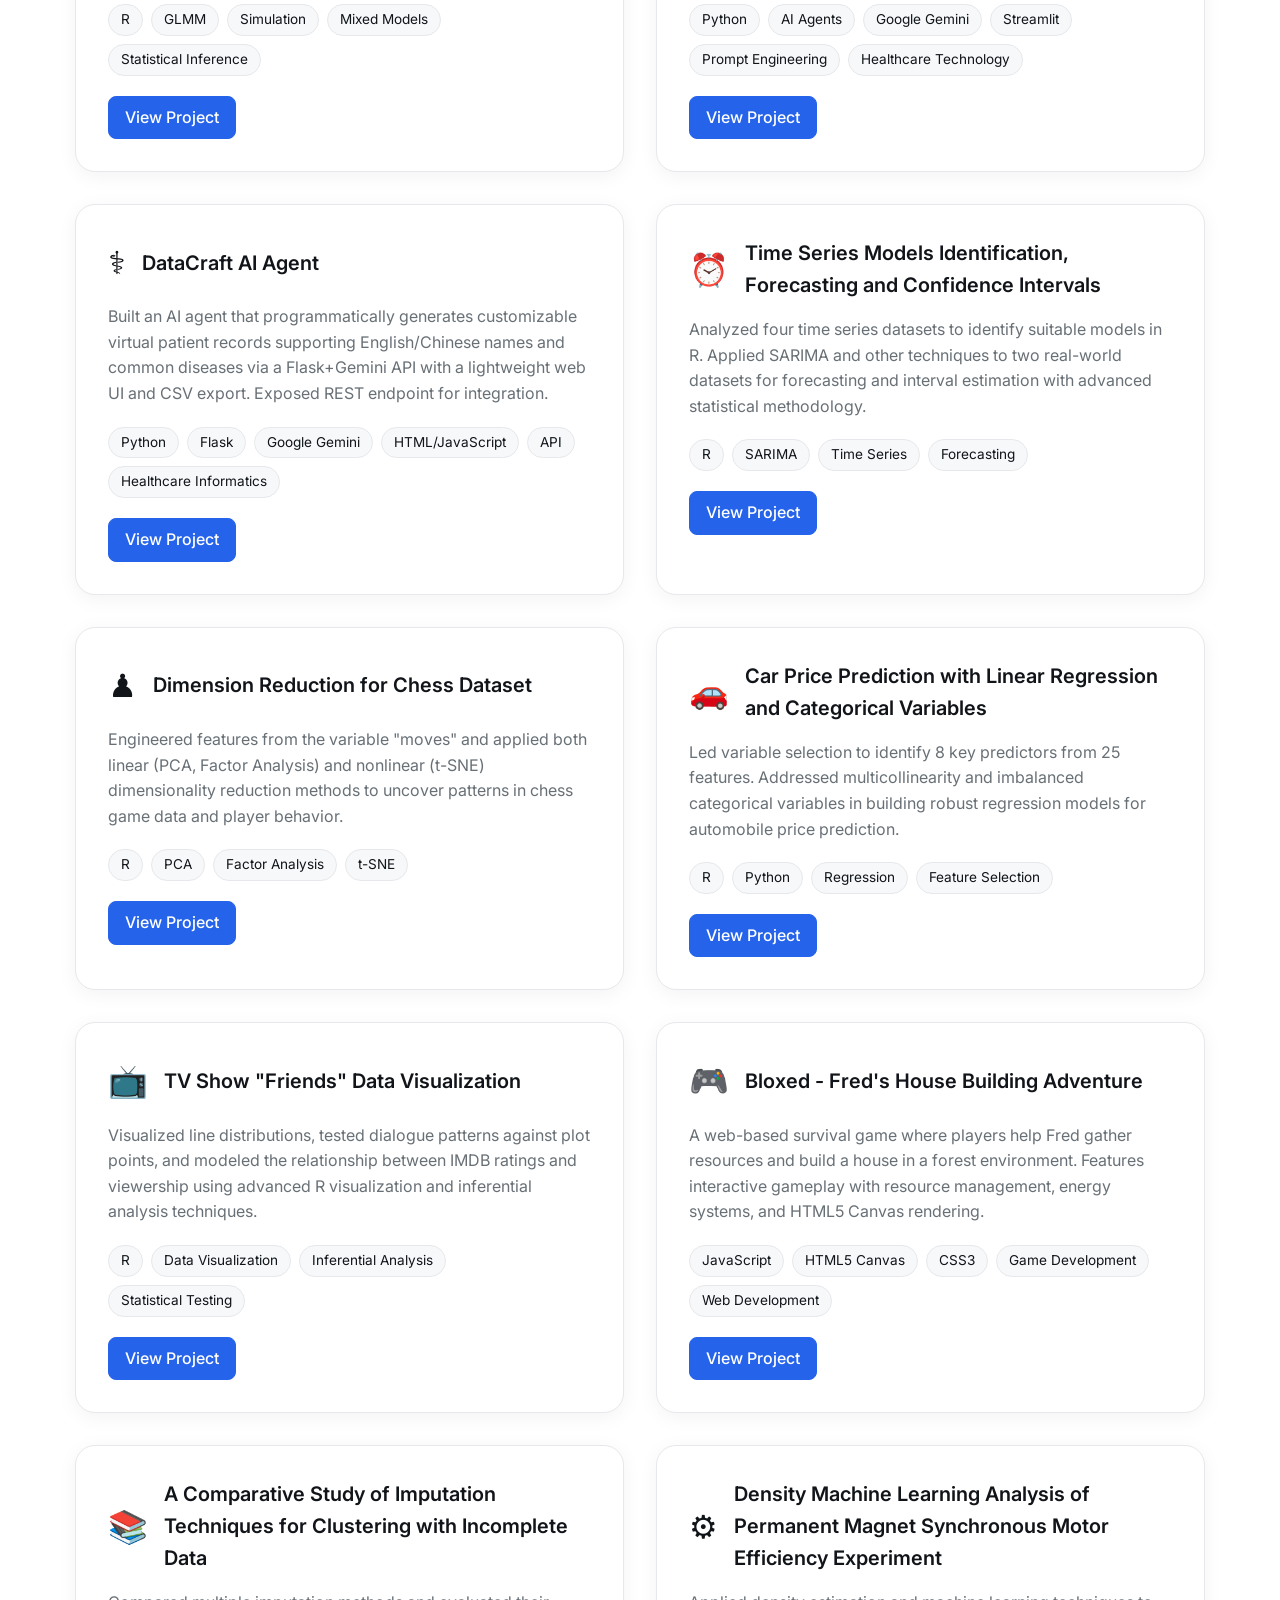
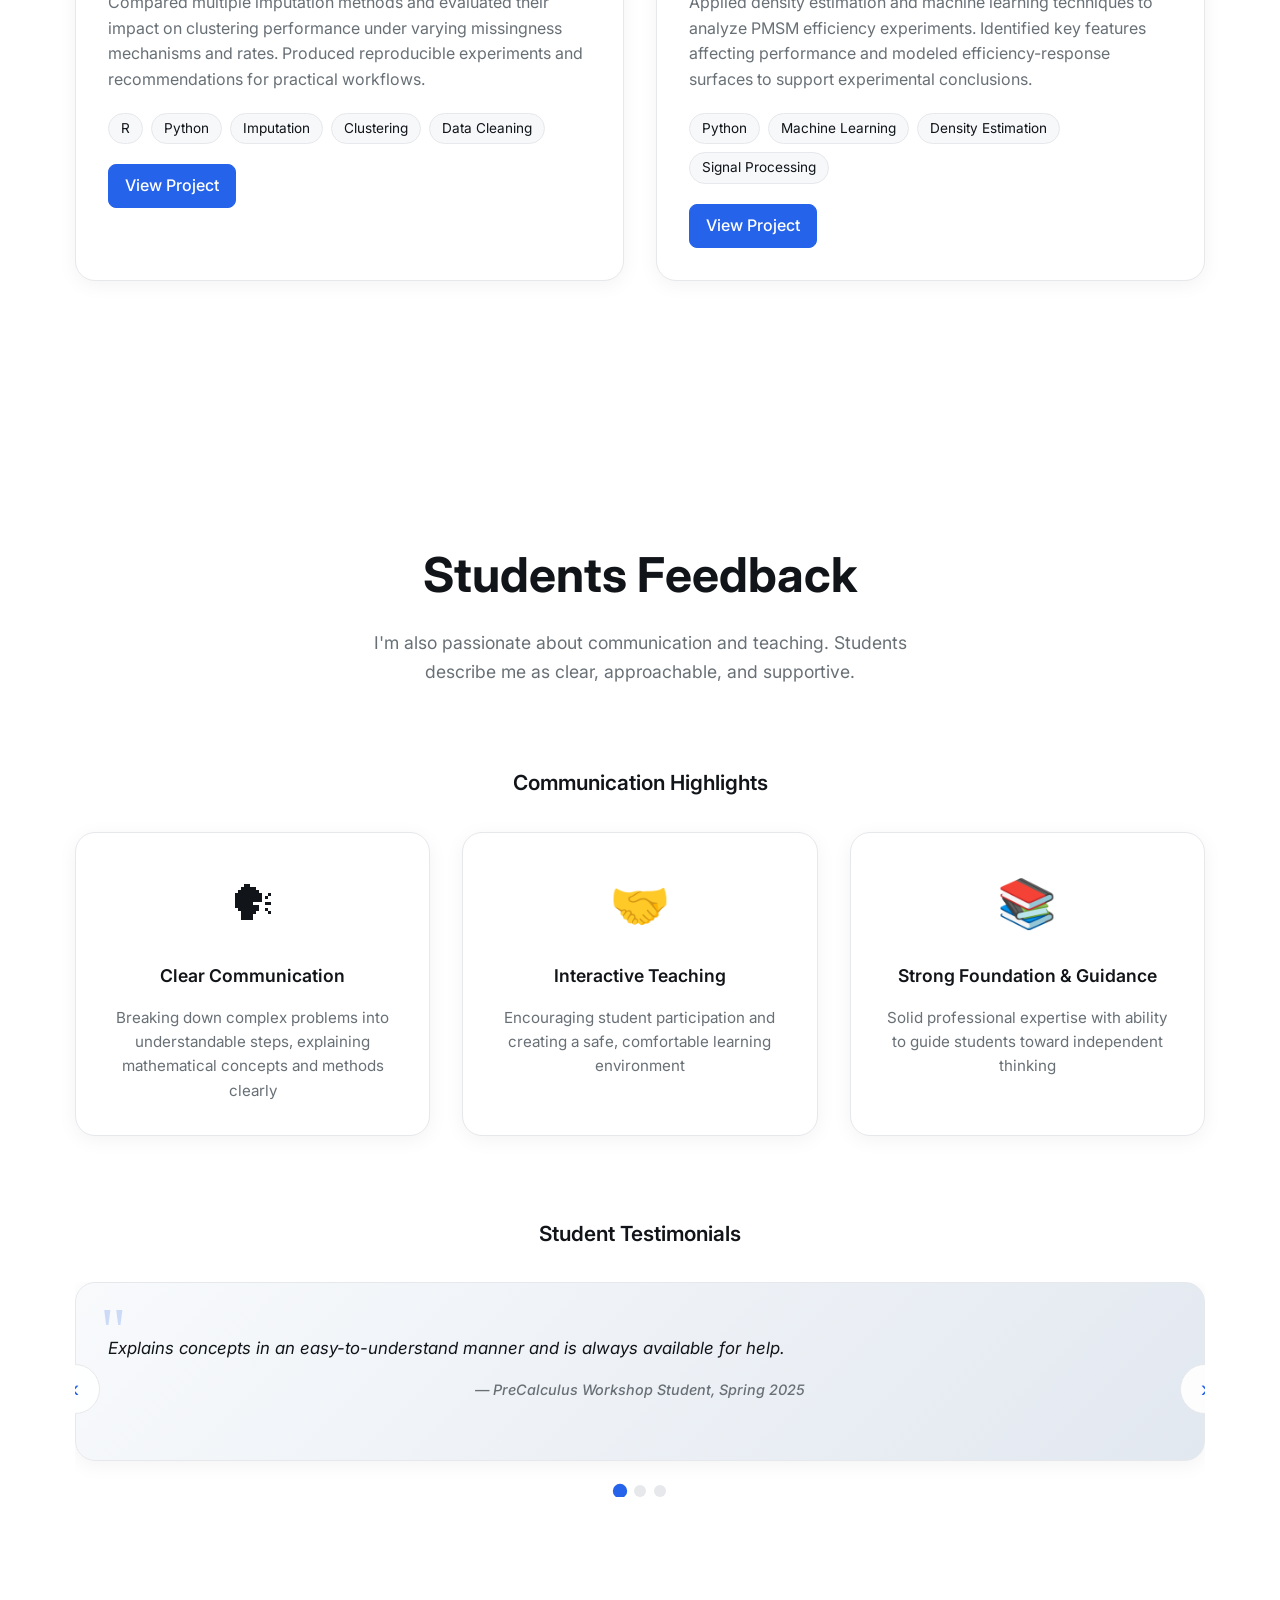
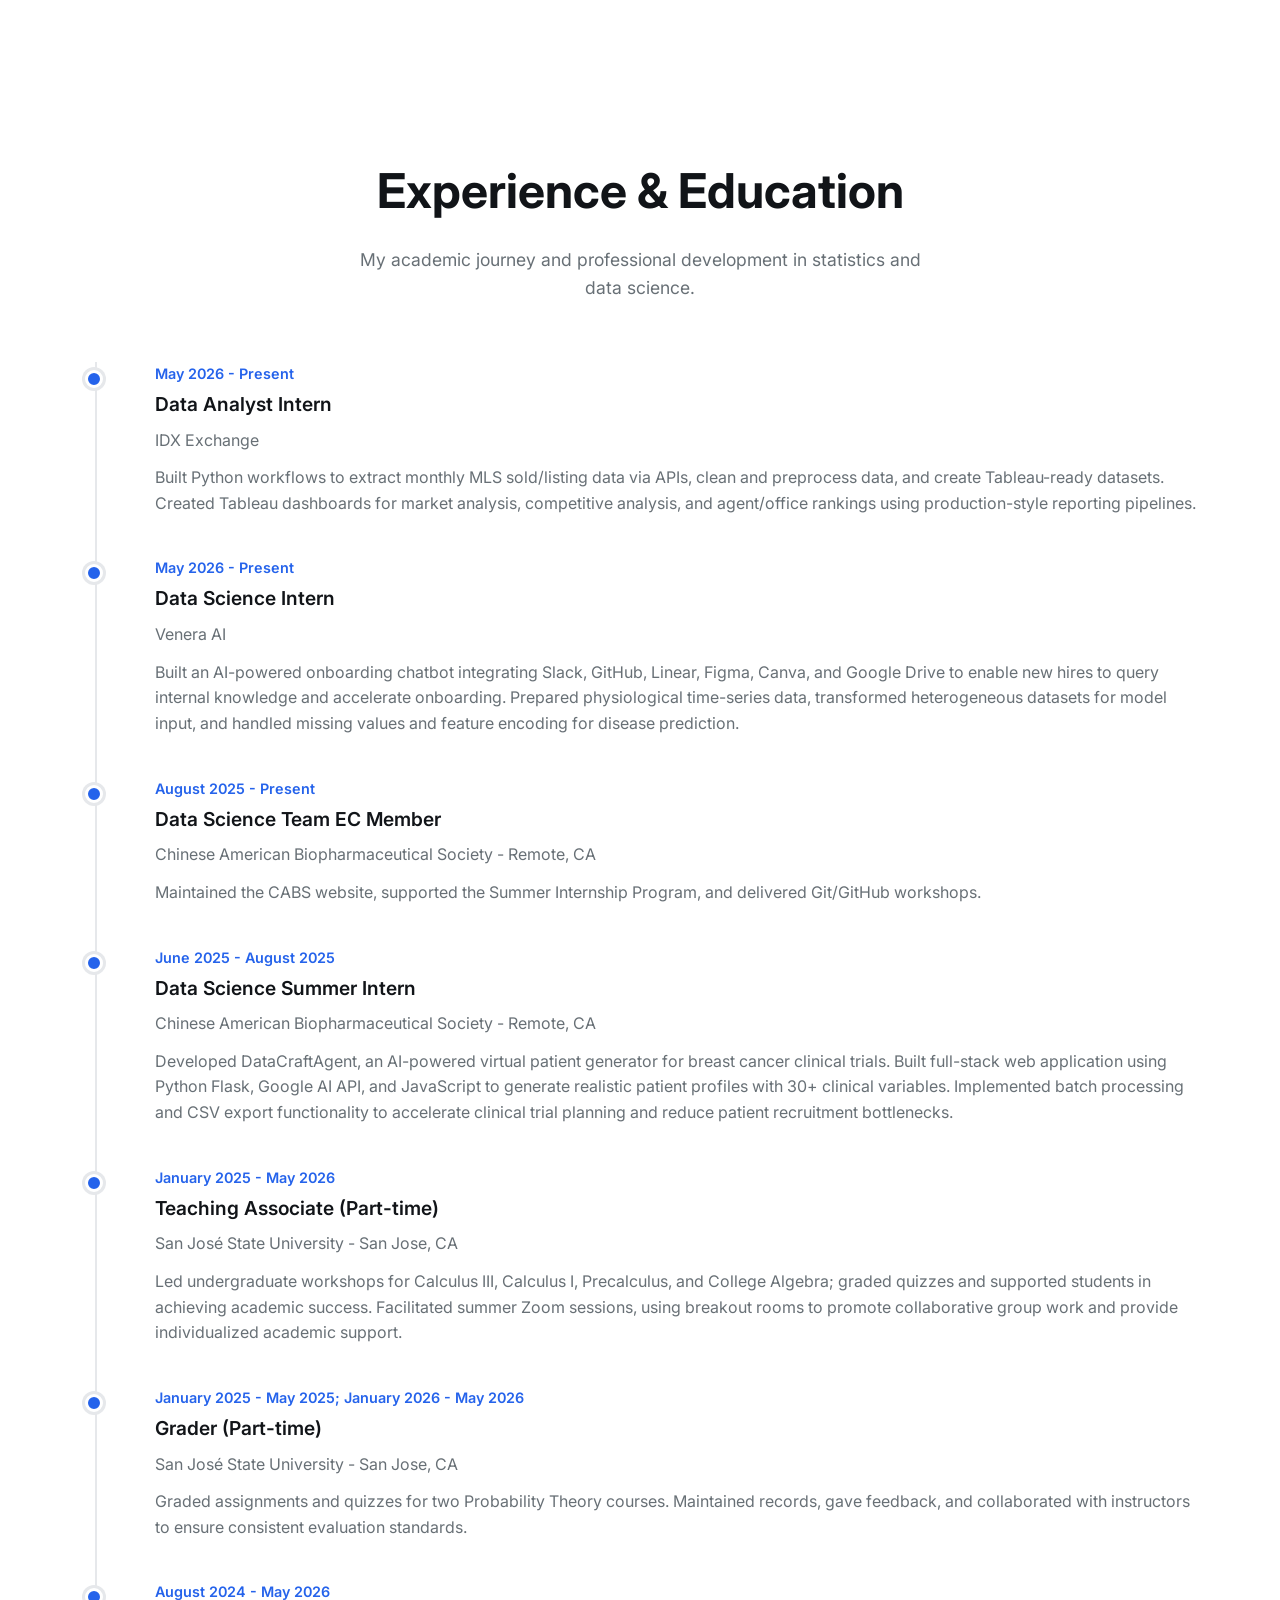
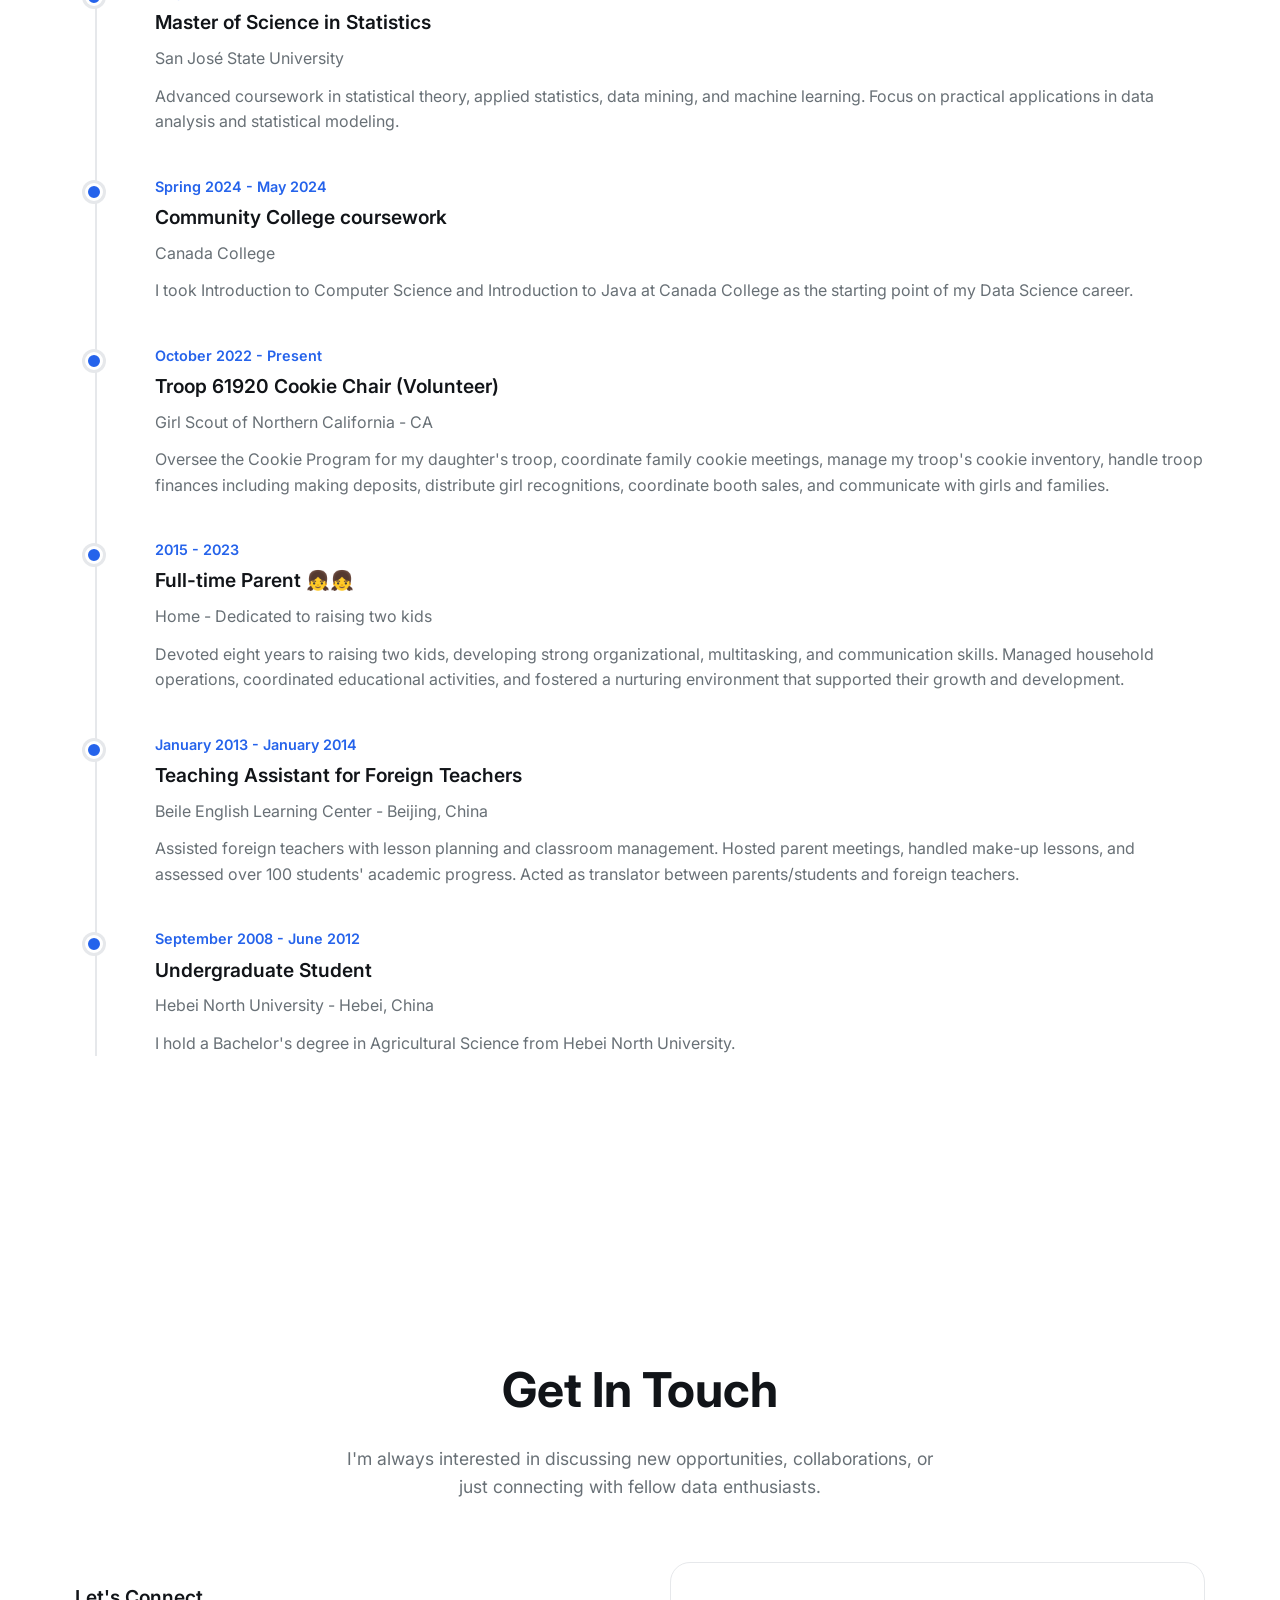
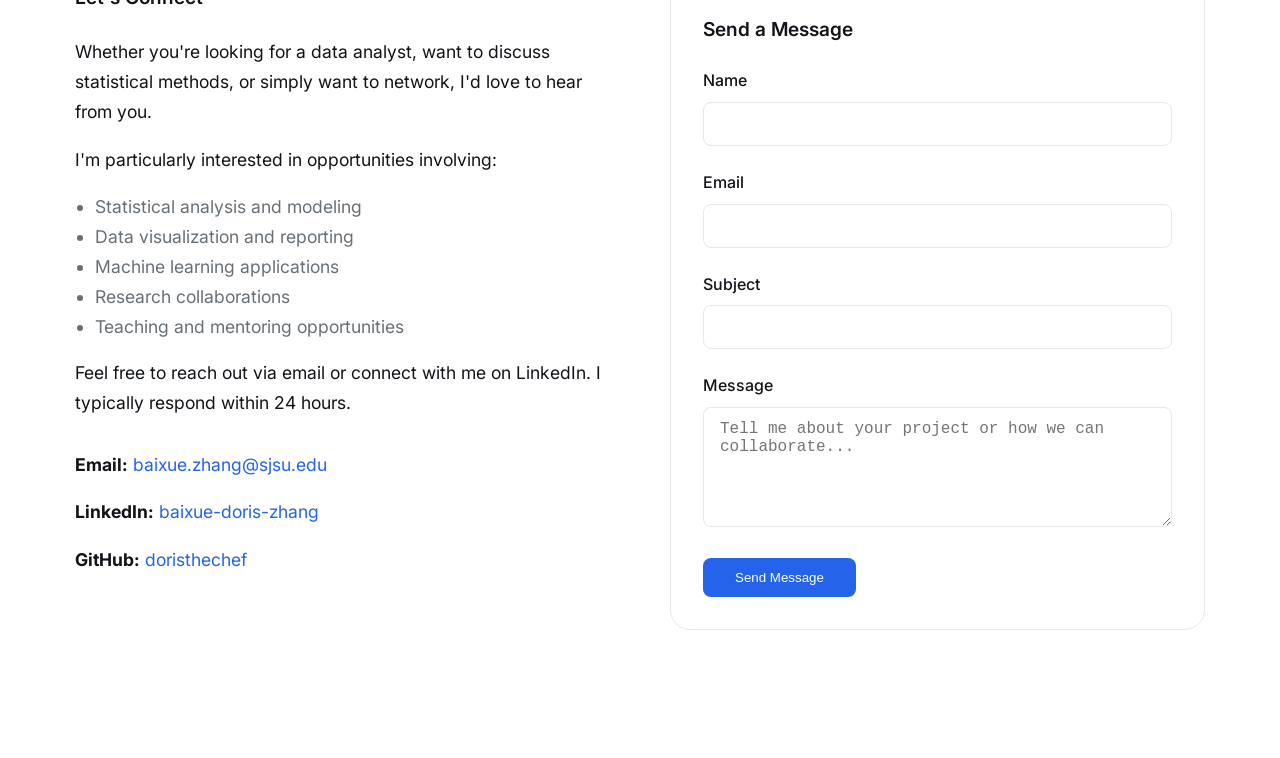
==== commit c2b48314: "Update index.html" ====
--- a/index.html
+++ b/index.html
@@ -334,6 +334,41 @@
             </div>
             <div class="project-links">
               <a href="https://github.com/DorisTheChef/Bloxed" target="_blank" rel="noopener" class="project-link primary">View Project</a>
+            </div>
+          </article>
+          
+          <article class="project-card">
+            <div class="project-header">
+              <span class="project-icon">📚</span>
+              <h3 class="project-title">A Comparative Study of Imputation Techniques for Clustering with Incomplete Data</h3>
+            </div>
+            <p class="project-desc">Compared multiple imputation methods and evaluated their impact on clustering performance under varying missingness mechanisms and rates. Produced reproducible experiments and recommendations for practical workflows.</p>
+            <div class="project-tech">
+              <span class="tech-tag">R</span>
+              <span class="tech-tag">Python</span>
+              <span class="tech-tag">Imputation</span>
+              <span class="tech-tag">Clustering</span>
+              <span class="tech-tag">Data Cleaning</span>
+            </div>
+            <div class="project-links">
+              <a href="#" class="project-link primary">View Project</a>
+            </div>
+          </article>
+
+          <article class="project-card">
+            <div class="project-header">
+              <span class="project-icon">⚙️</span>
+              <h3 class="project-title">Density Machine Learning Analysis of Permanent Magnet Synchronous Motor Efficiency Experiment</h3>
+            </div>
+            <p class="project-desc">Applied density estimation and machine learning techniques to analyze PMSM efficiency experiments. Identified key features affecting performance and modeled efficiency-response surfaces to support experimental conclusions.</p>
+            <div class="project-tech">
+              <span class="tech-tag">Python</span>
+              <span class="tech-tag">Machine Learning</span>
+              <span class="tech-tag">Density Estimation</span>
+              <span class="tech-tag">Signal Processing</span>
+            </div>
+            <div class="project-links">
+              <a href="#" class="project-link primary">View Project</a>
             </div>
           </article>
         </div>
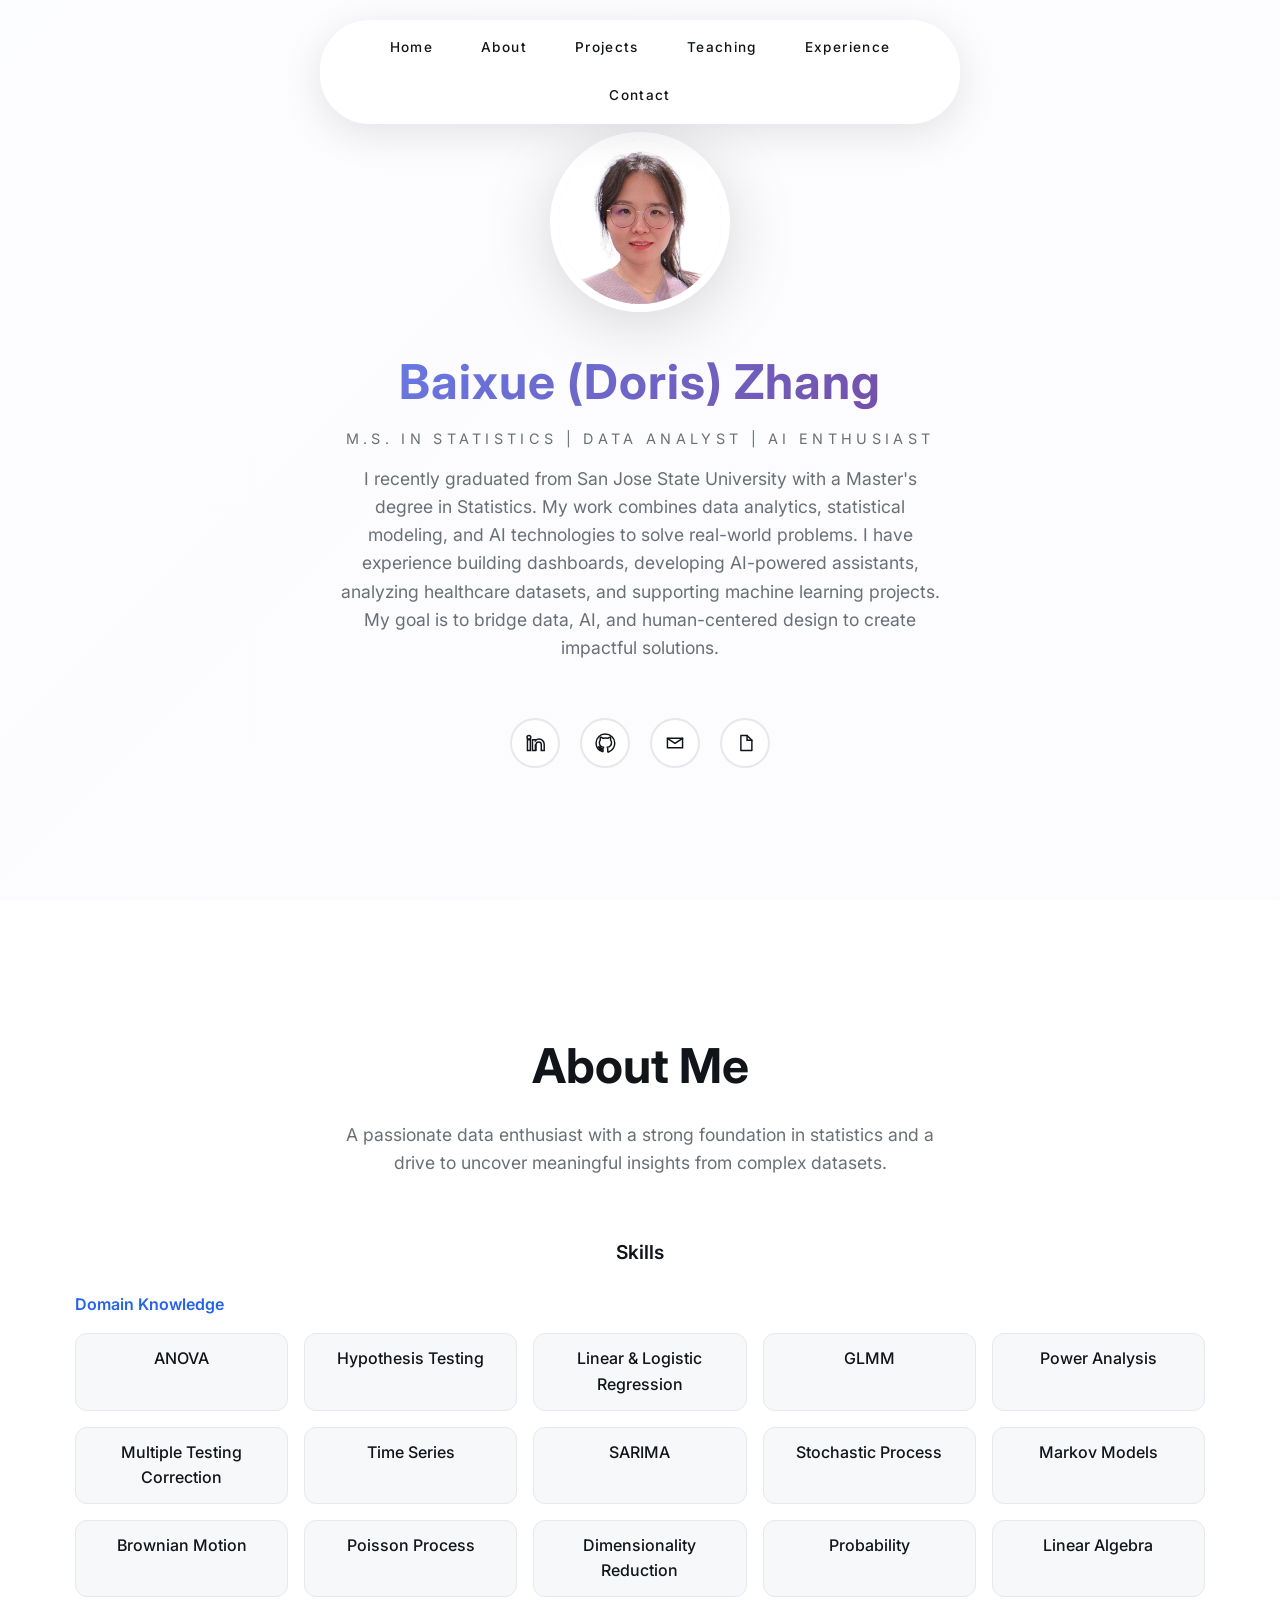
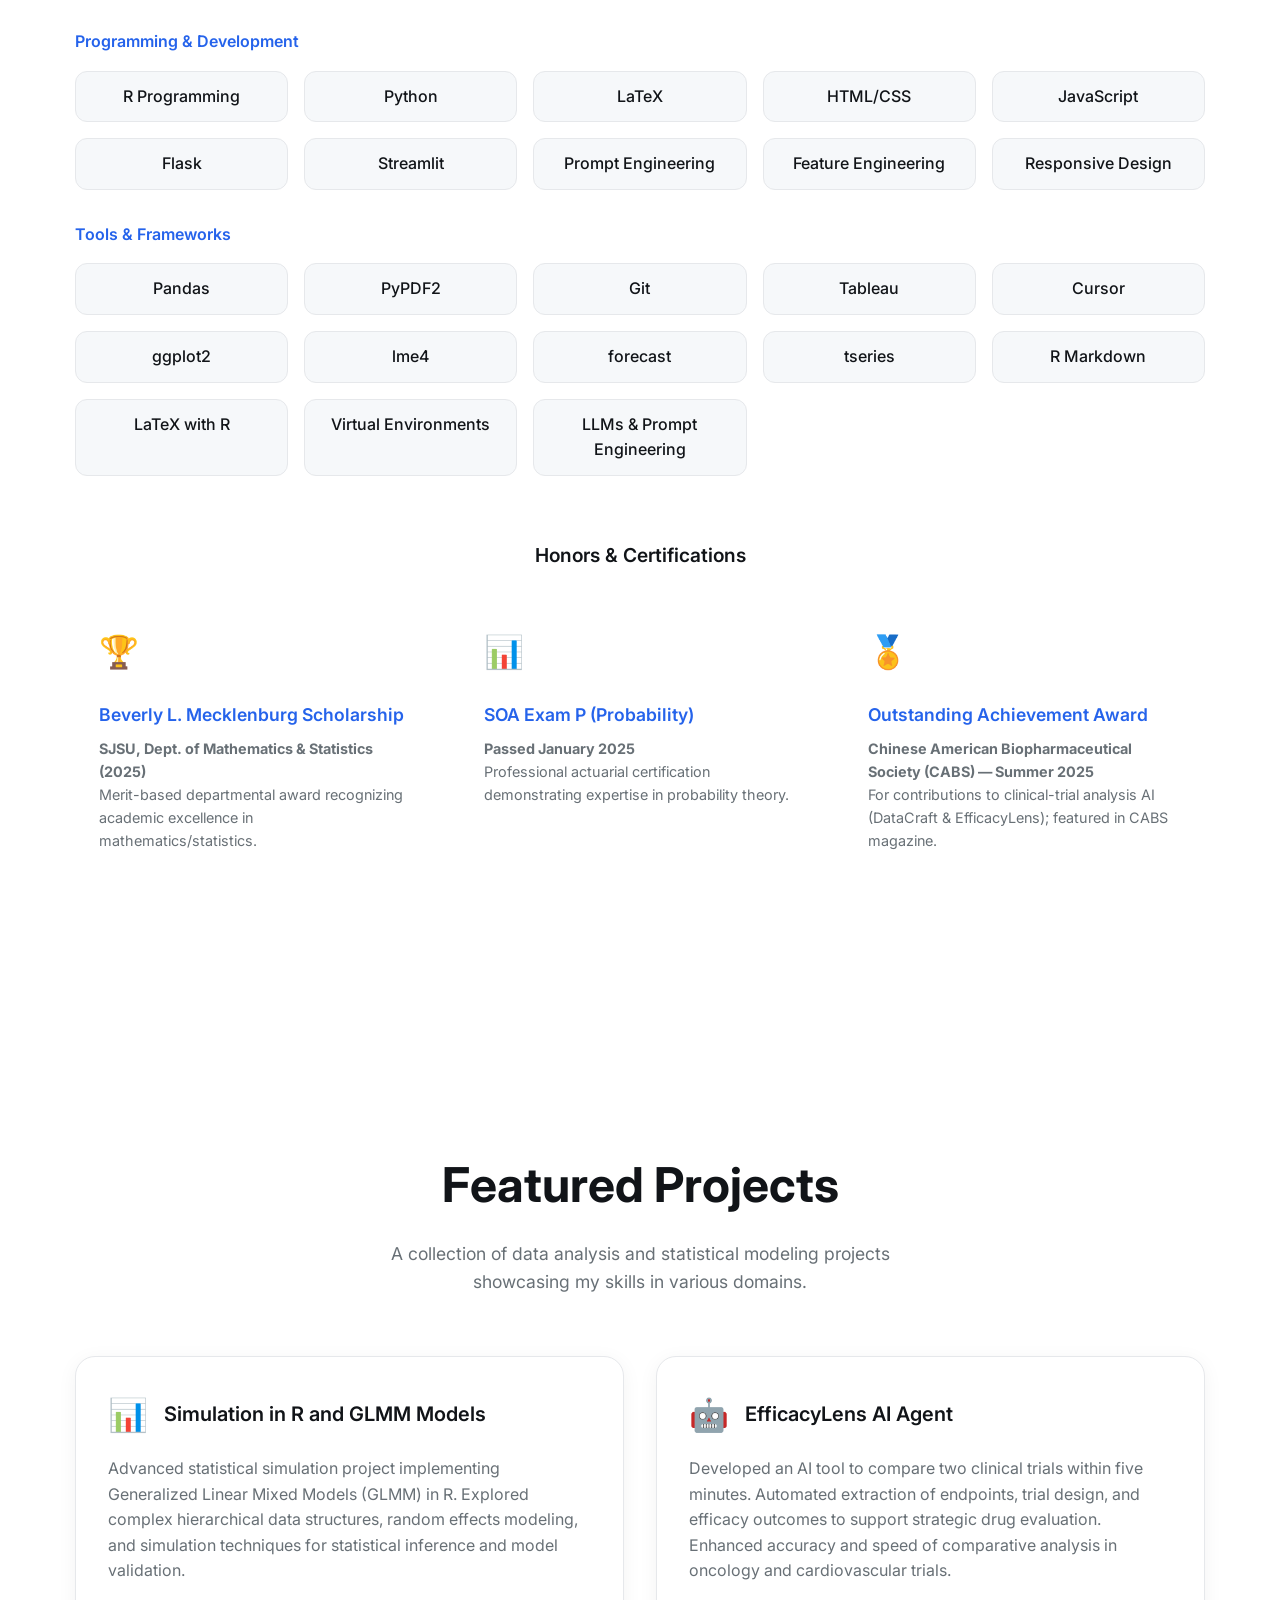
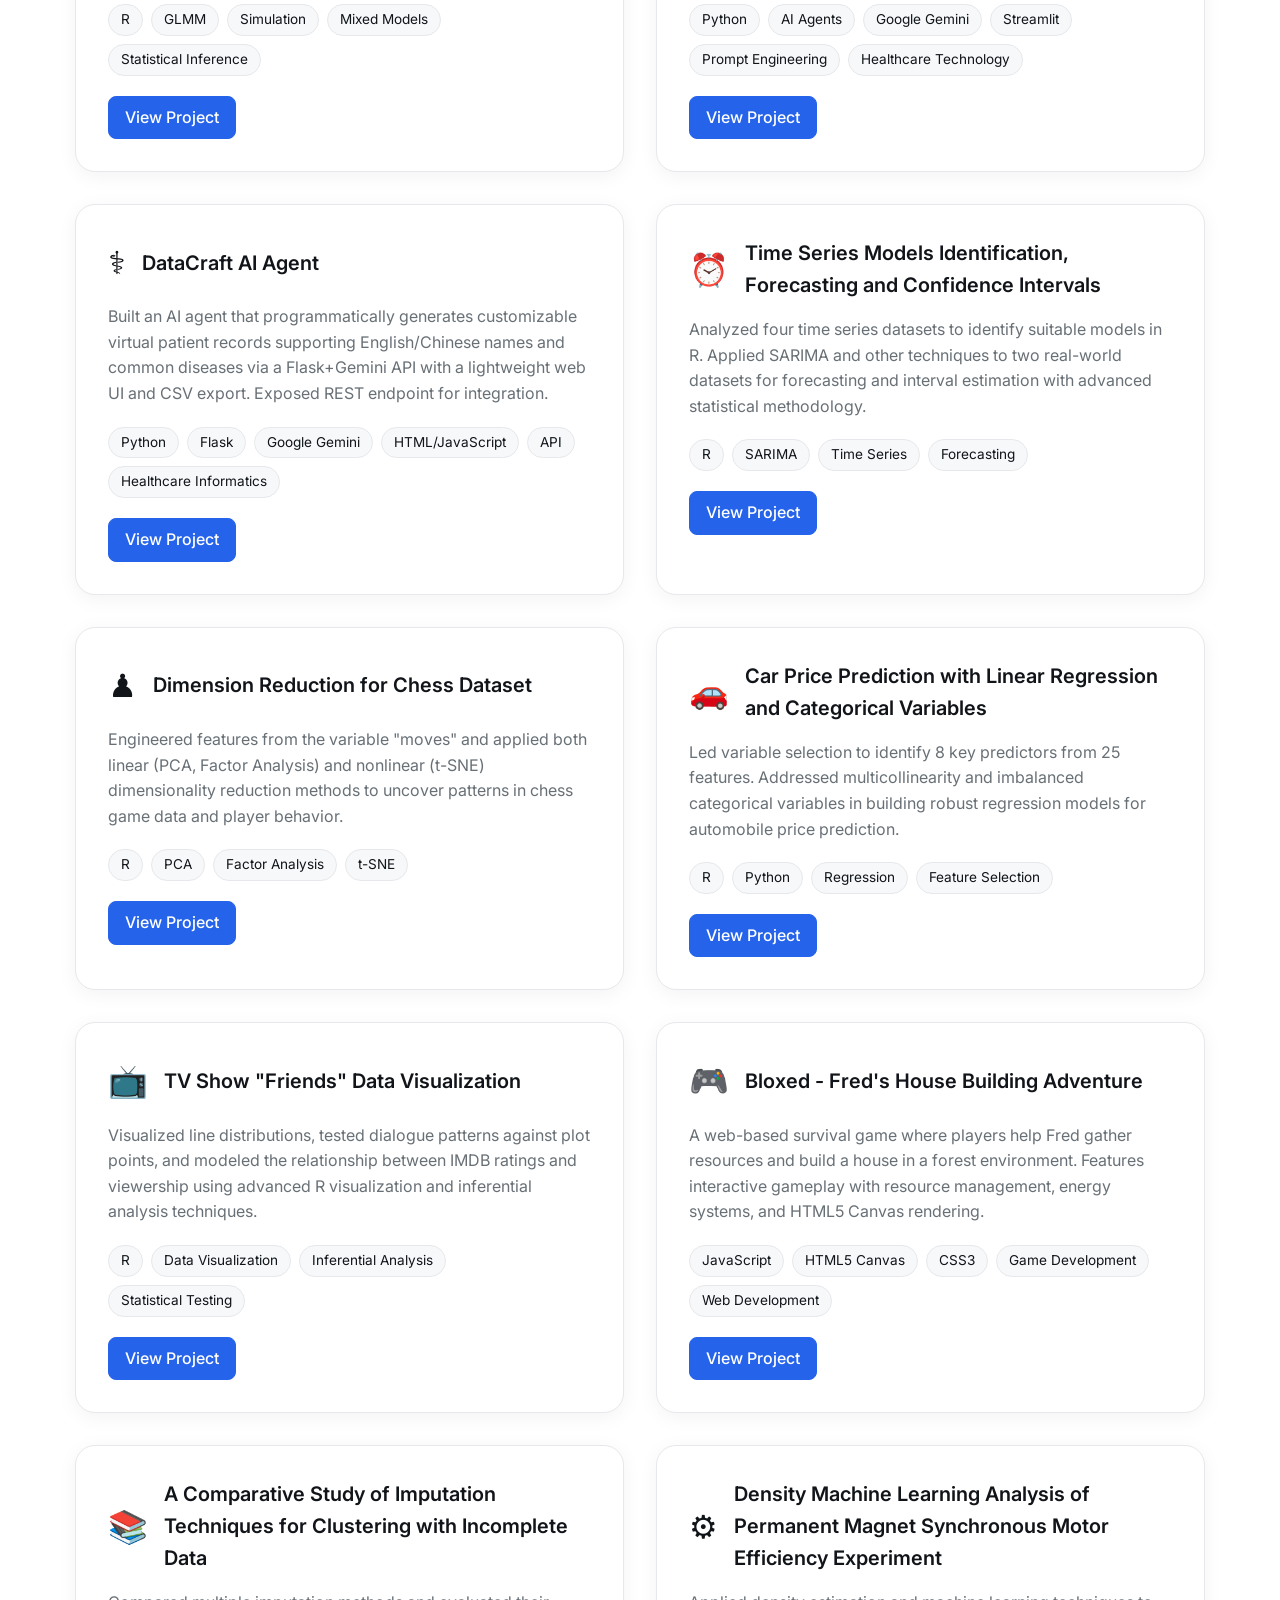
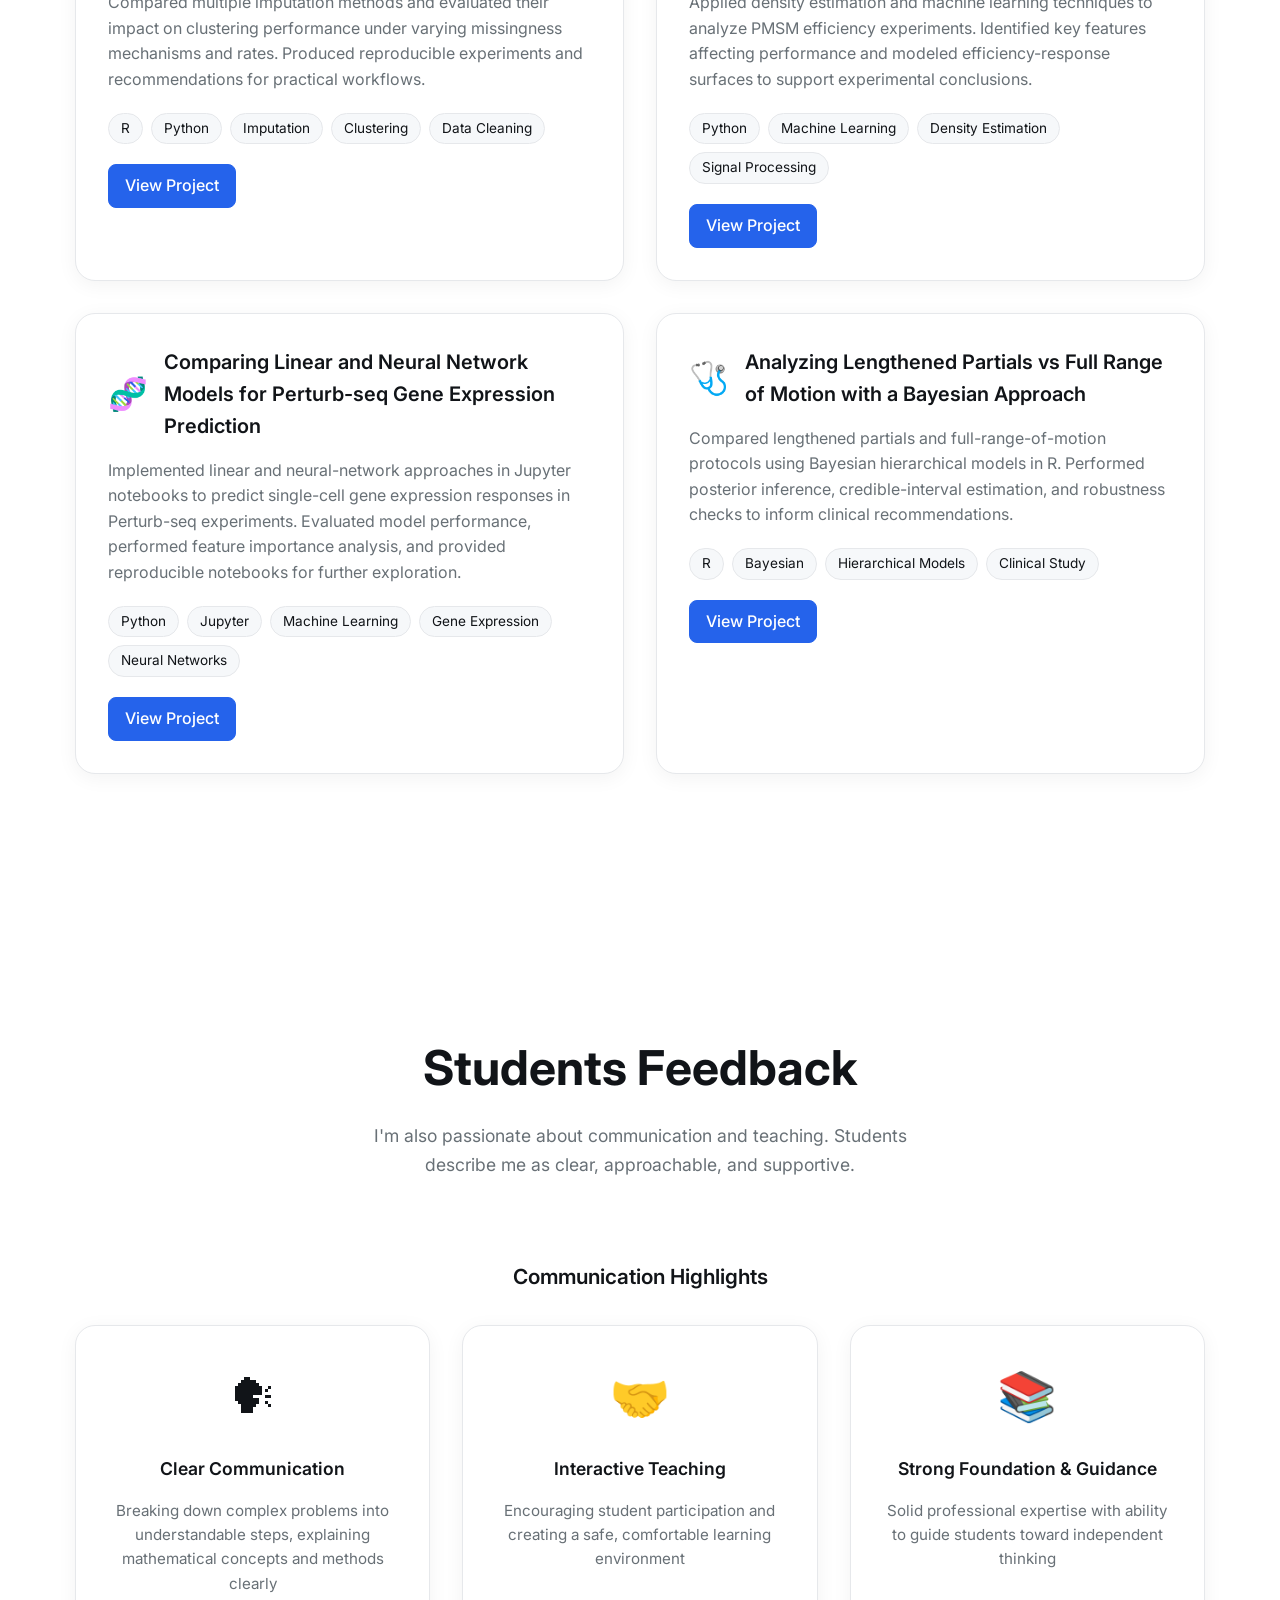
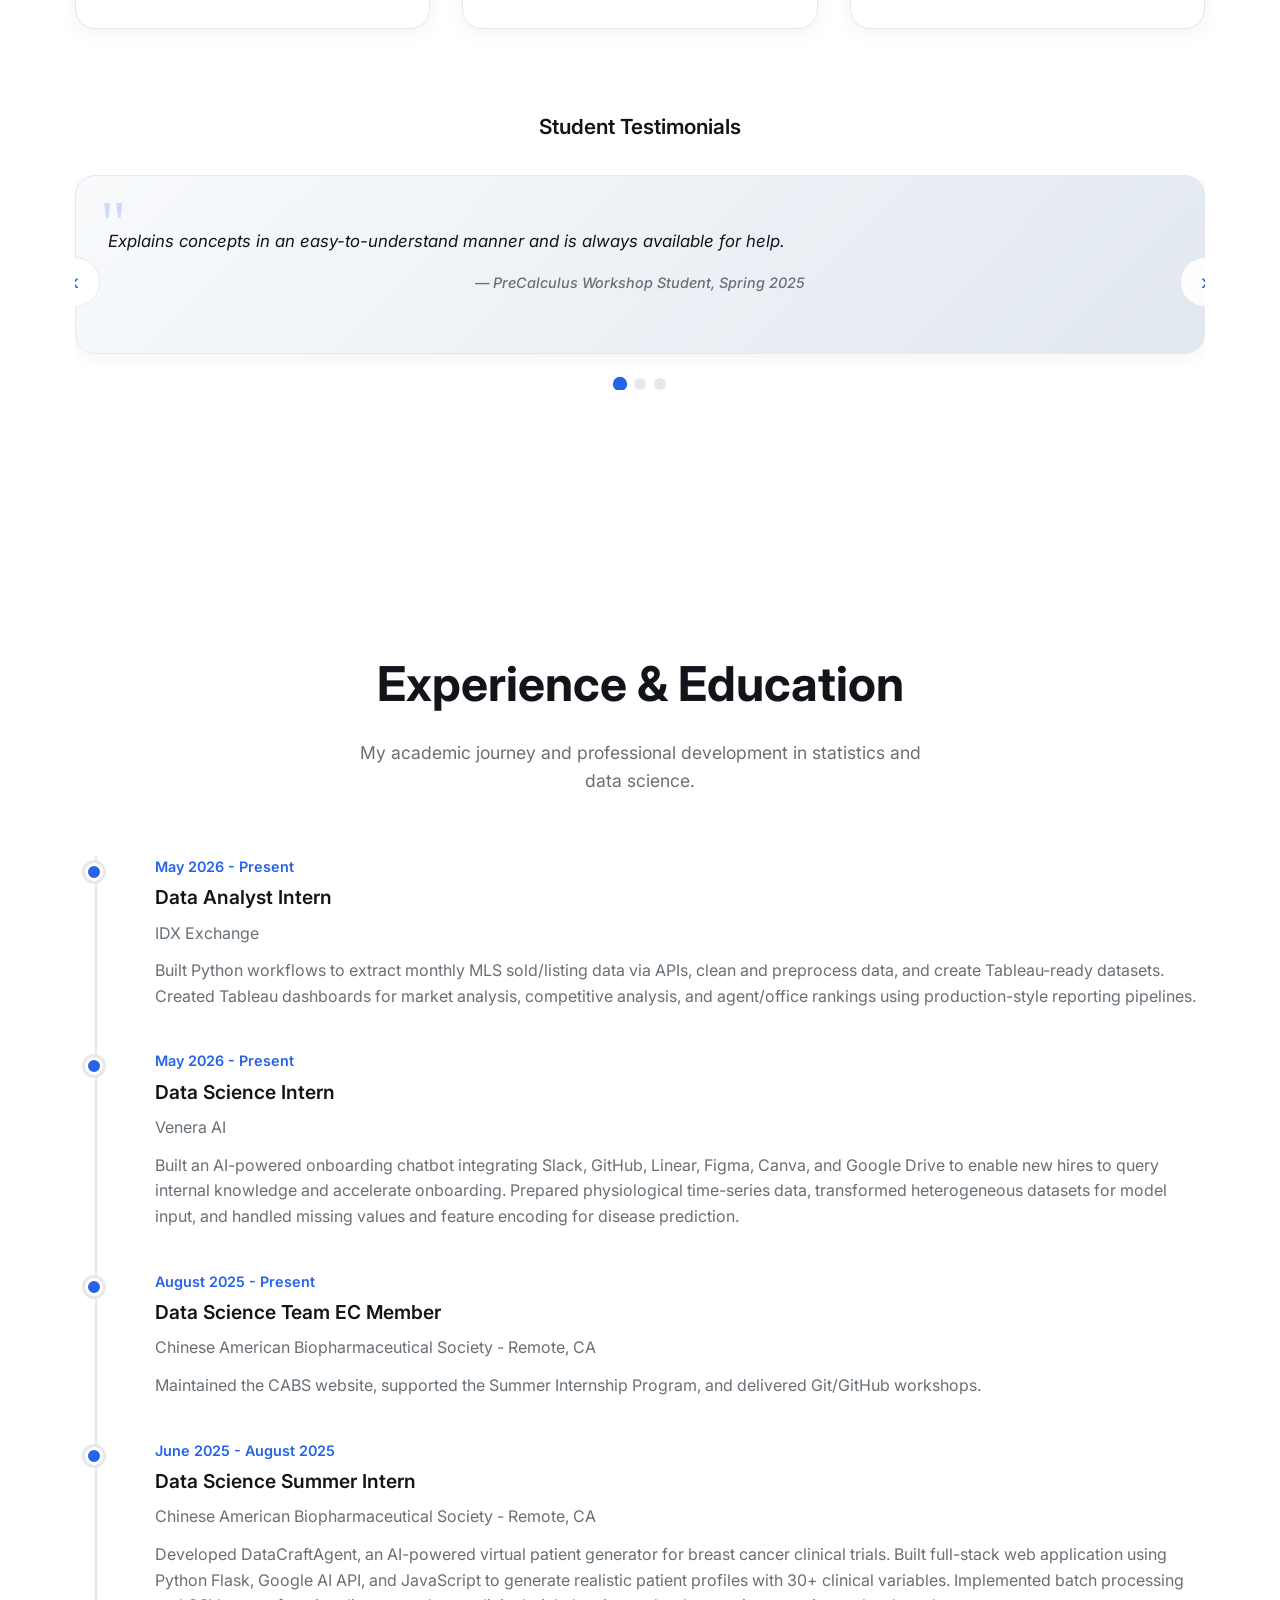
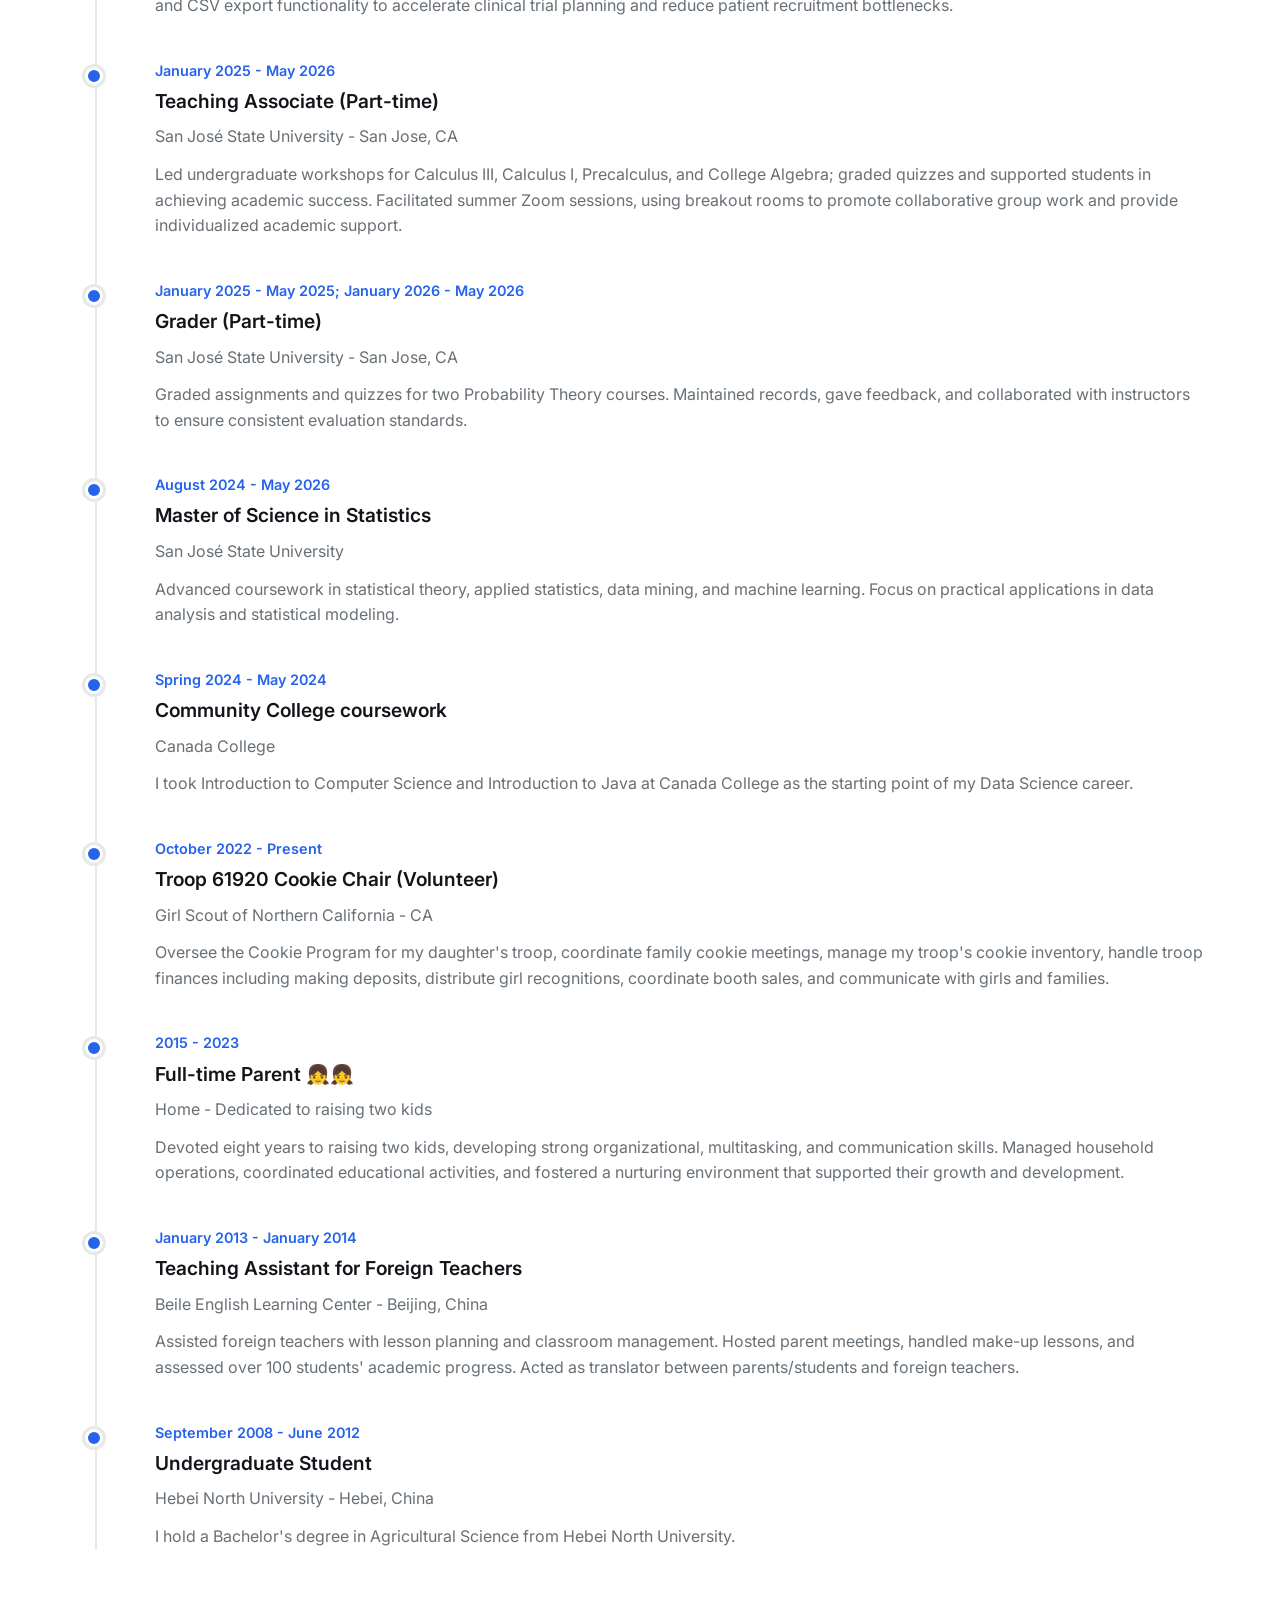
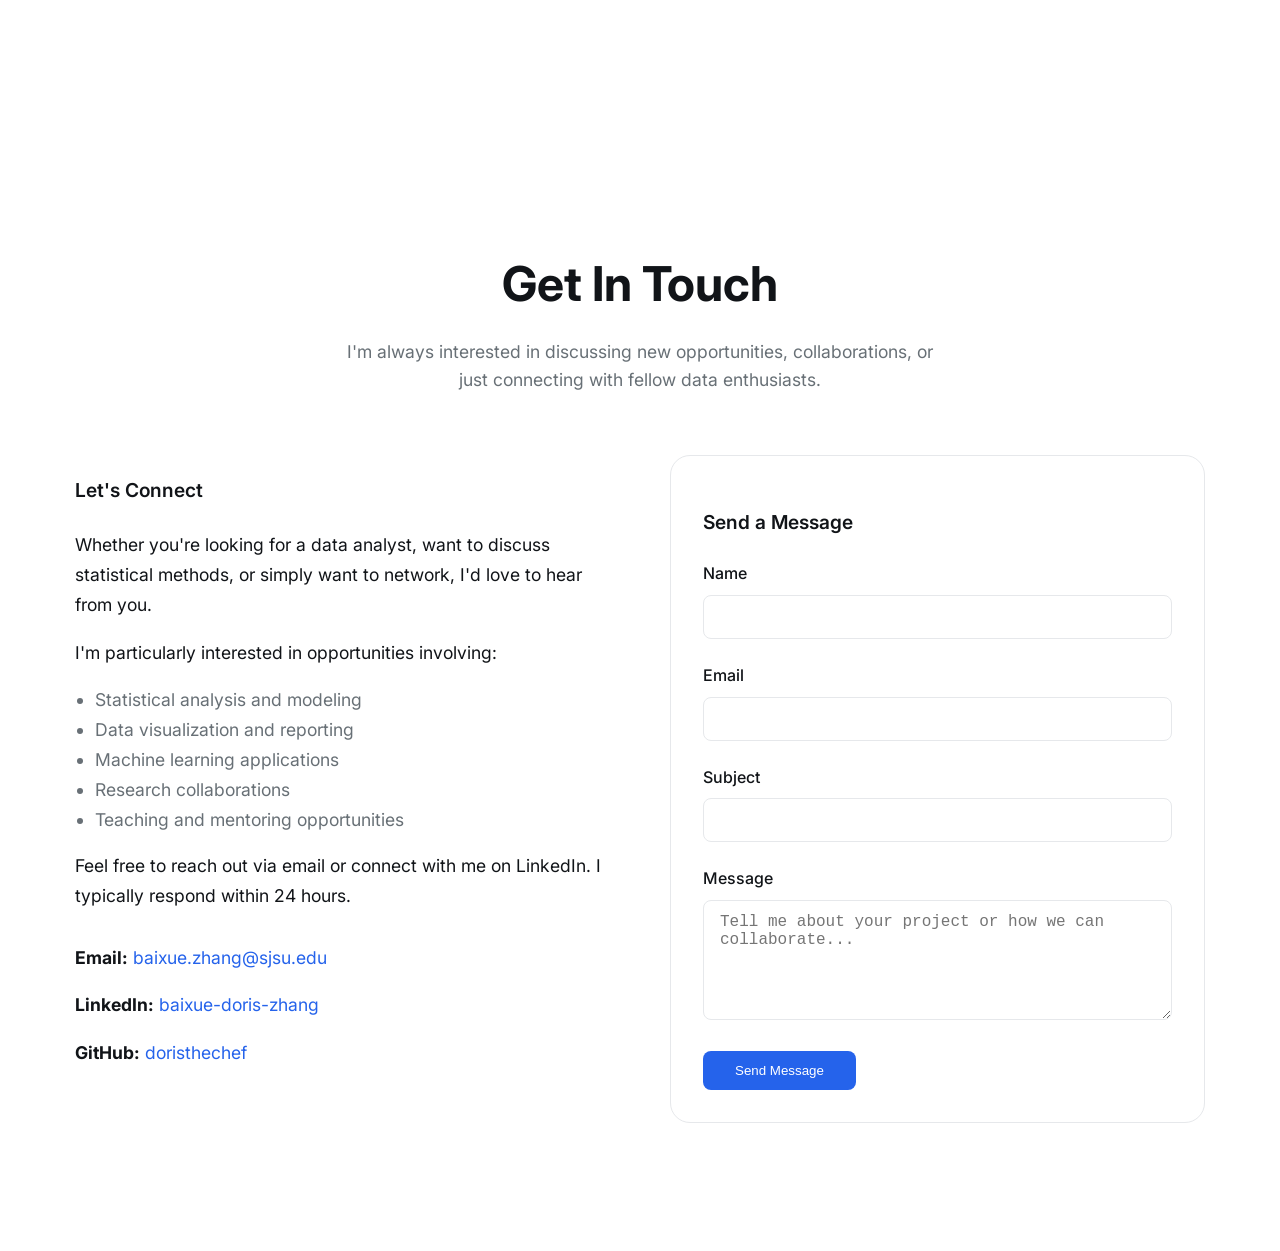
==== commit 0093c5b1: "Update index.html" ====
--- a/index.html
+++ b/index.html
@@ -366,6 +366,41 @@
               <span class="tech-tag">Machine Learning</span>
               <span class="tech-tag">Density Estimation</span>
               <span class="tech-tag">Signal Processing</span>
+            </div>
+            <div class="project-links">
+              <a href="#" class="project-link primary">View Project</a>
+            </div>
+          </article>
+
+          <article class="project-card">
+            <div class="project-header">
+              <span class="project-icon">🧬</span>
+              <h3 class="project-title">Comparing Linear and Neural Network Models for Perturb-seq Gene Expression Prediction</h3>
+            </div>
+            <p class="project-desc">Implemented linear and neural-network approaches in Jupyter notebooks to predict single-cell gene expression responses in Perturb-seq experiments. Evaluated model performance, performed feature importance analysis, and provided reproducible notebooks for further exploration.</p>
+            <div class="project-tech">
+              <span class="tech-tag">Python</span>
+              <span class="tech-tag">Jupyter</span>
+              <span class="tech-tag">Machine Learning</span>
+              <span class="tech-tag">Gene Expression</span>
+              <span class="tech-tag">Neural Networks</span>
+            </div>
+            <div class="project-links">
+              <a href="#" class="project-link primary">View Project</a>
+            </div>
+          </article>
+
+          <article class="project-card">
+            <div class="project-header">
+              <span class="project-icon">🩺</span>
+              <h3 class="project-title">Analyzing Lengthened Partials vs Full Range of Motion with a Bayesian Approach</h3>
+            </div>
+            <p class="project-desc">Compared lengthened partials and full-range-of-motion protocols using Bayesian hierarchical models in R. Performed posterior inference, credible-interval estimation, and robustness checks to inform clinical recommendations.</p>
+            <div class="project-tech">
+              <span class="tech-tag">R</span>
+              <span class="tech-tag">Bayesian</span>
+              <span class="tech-tag">Hierarchical Models</span>
+              <span class="tech-tag">Clinical Study</span>
             </div>
             <div class="project-links">
               <a href="#" class="project-link primary">View Project</a>
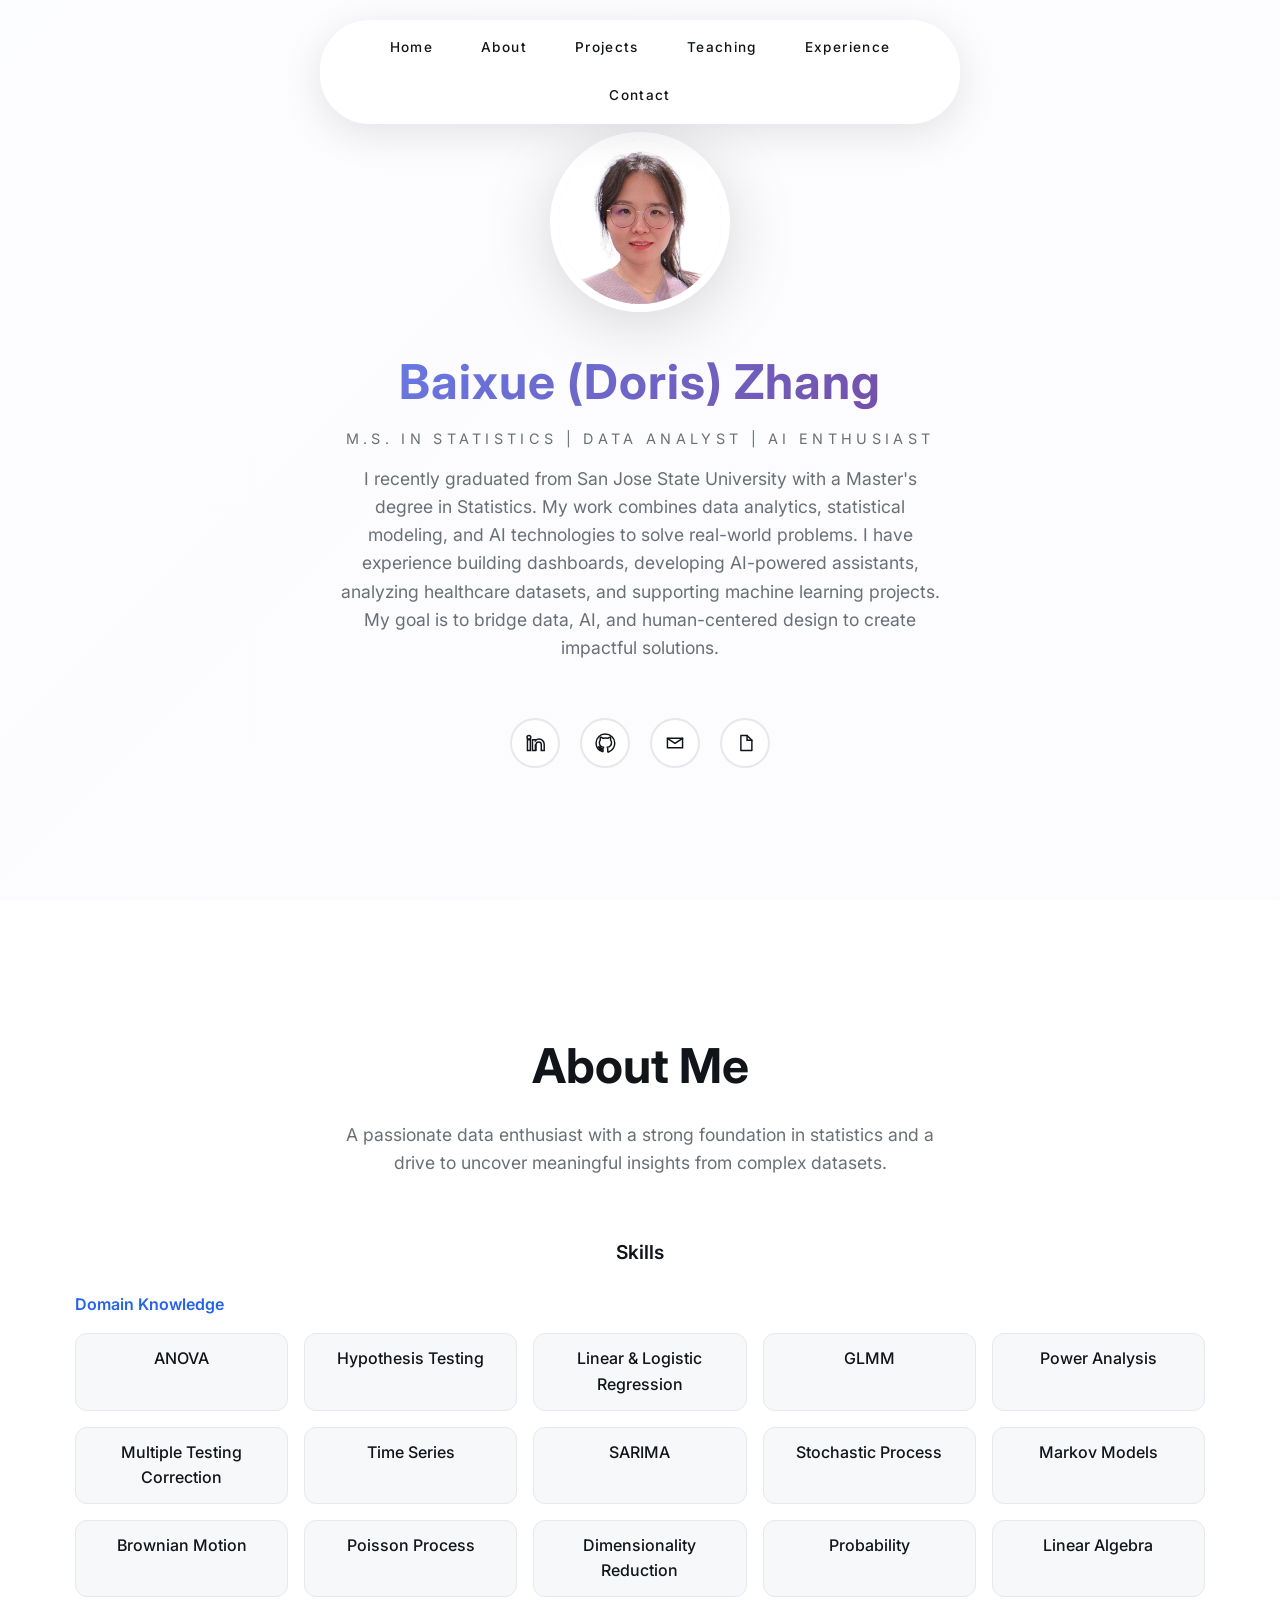
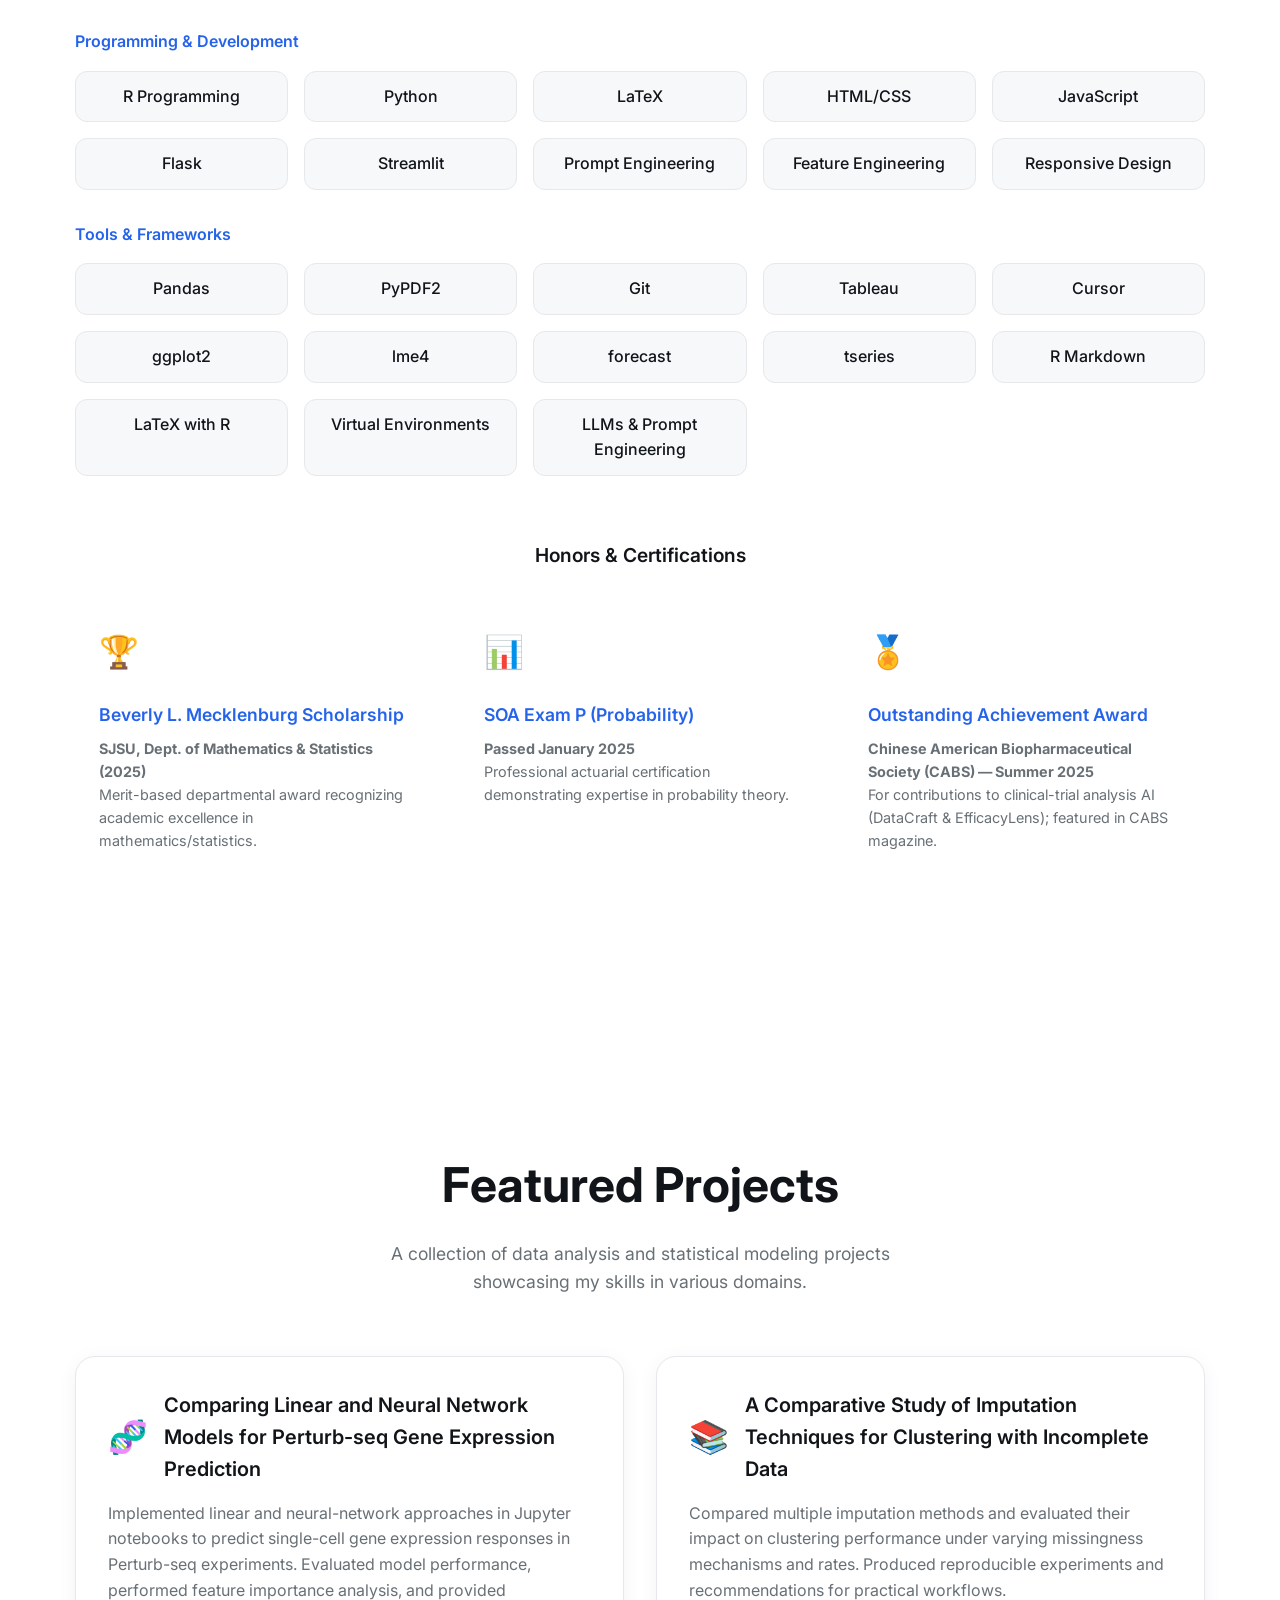
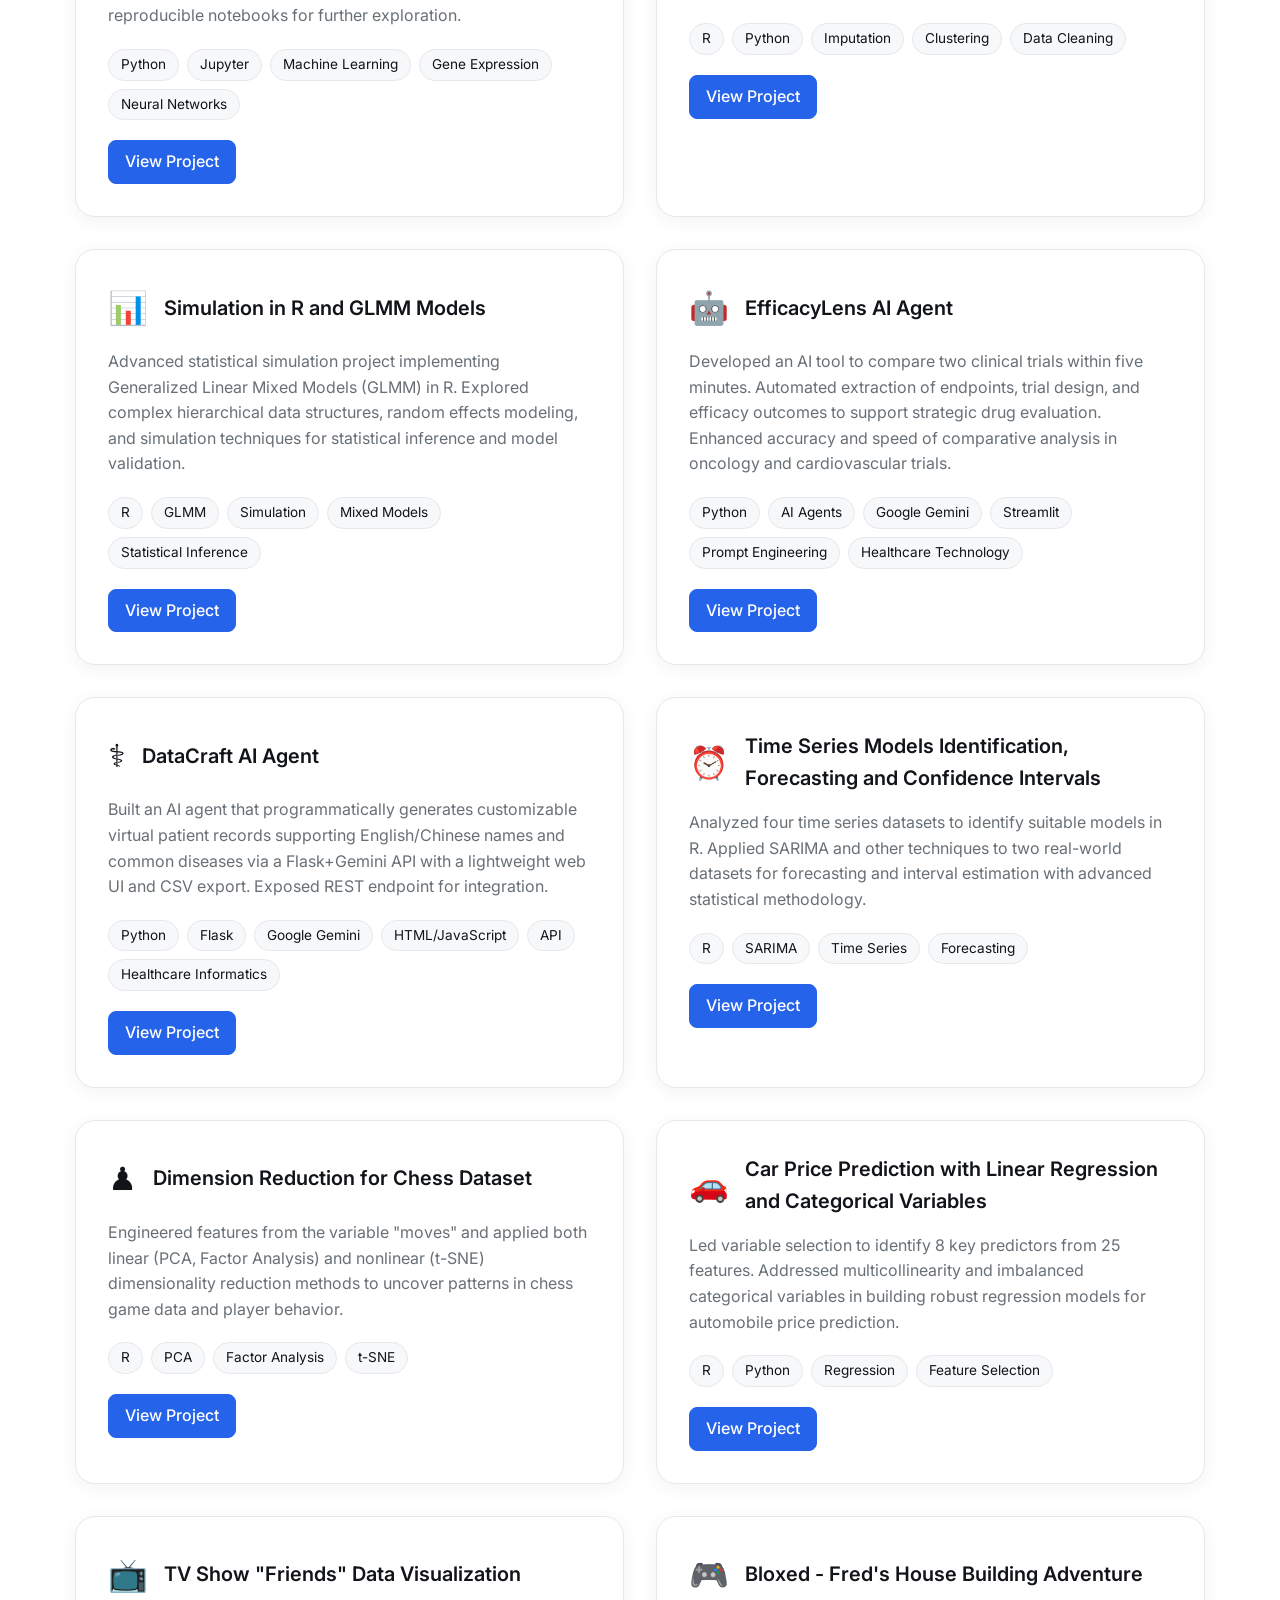
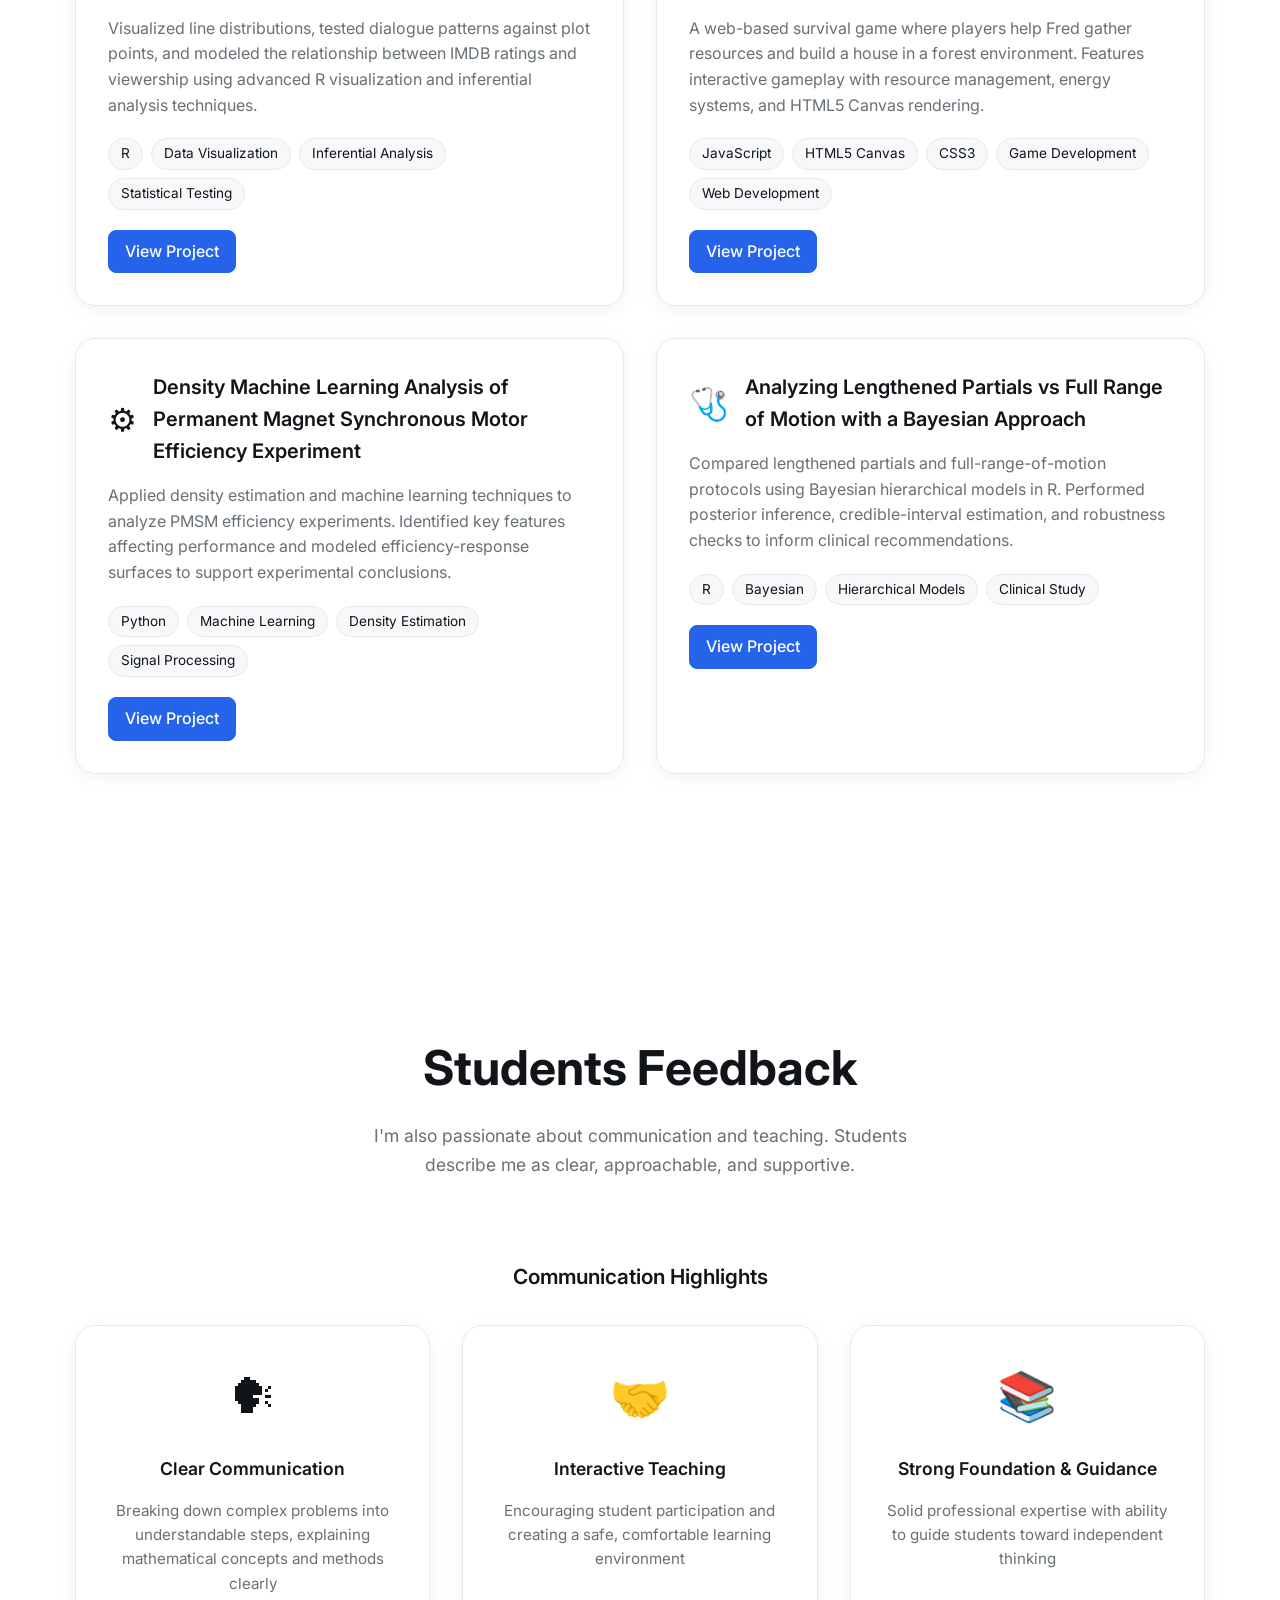
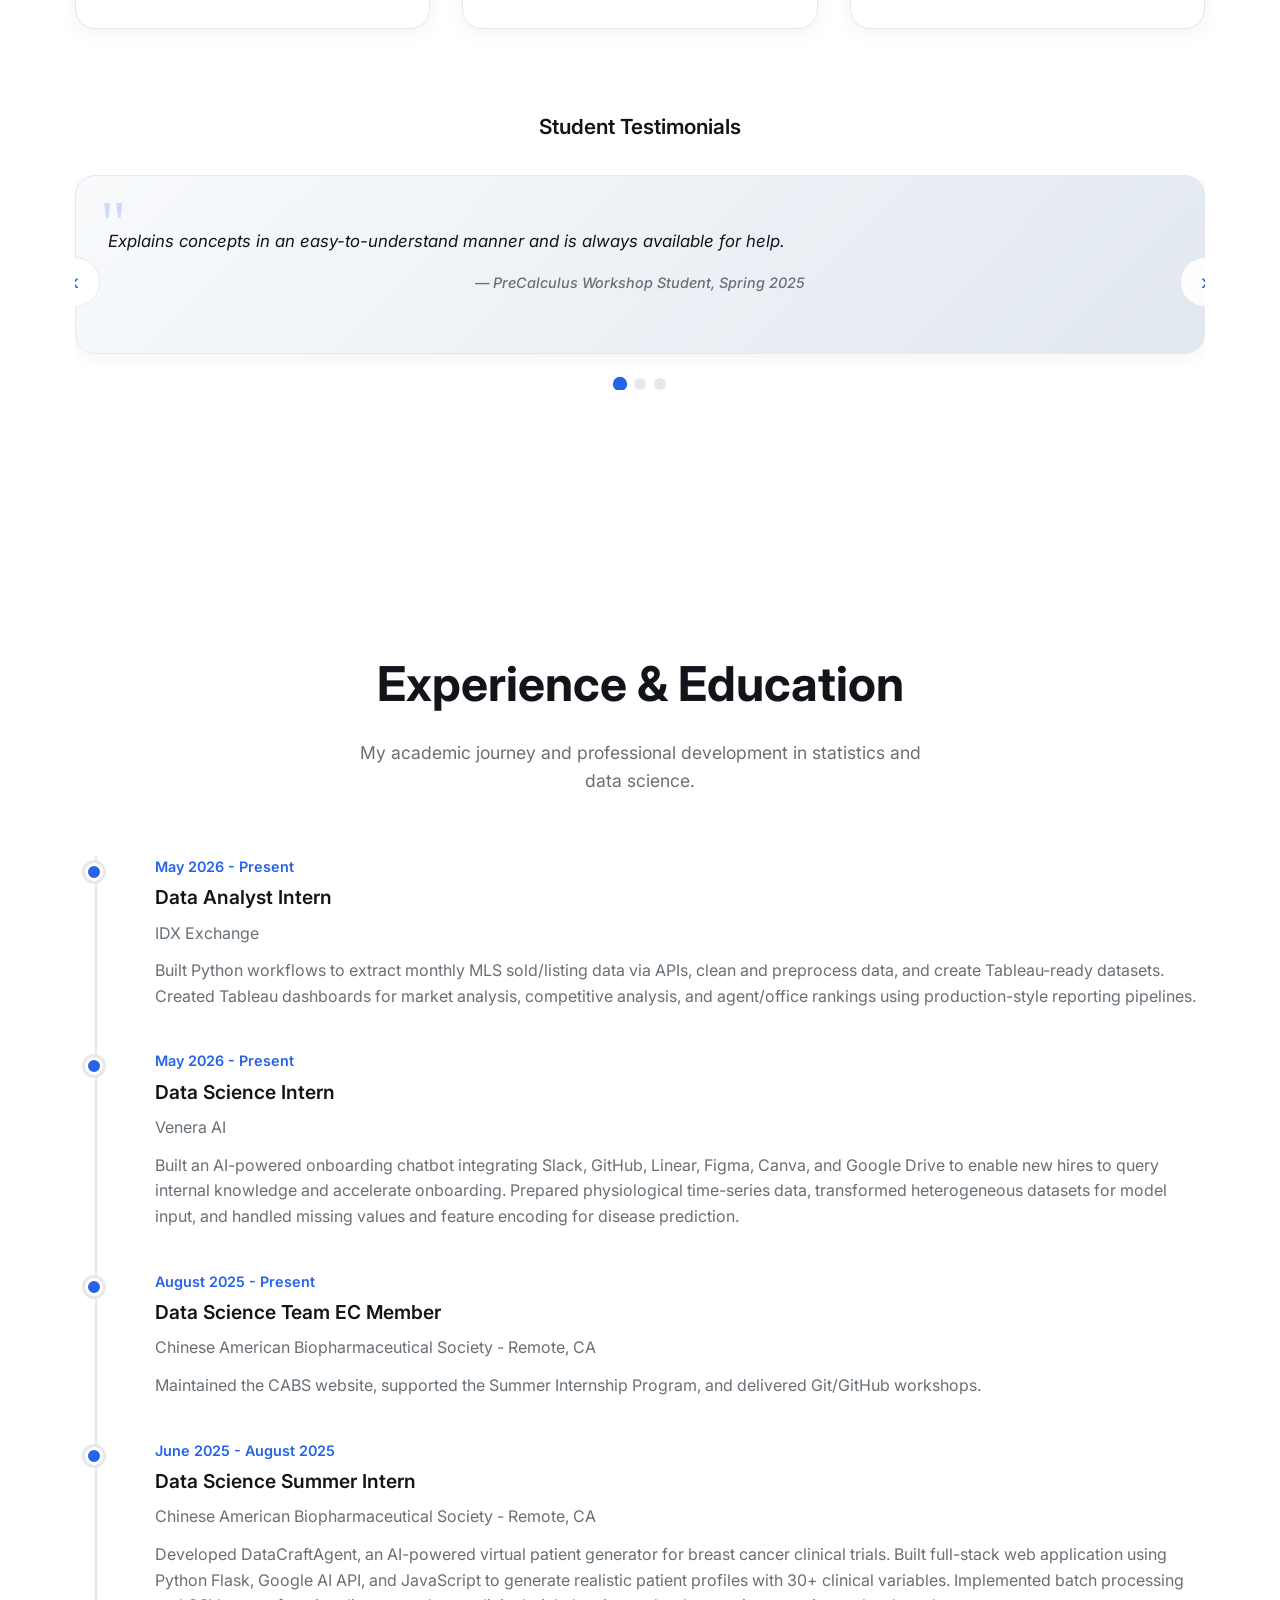
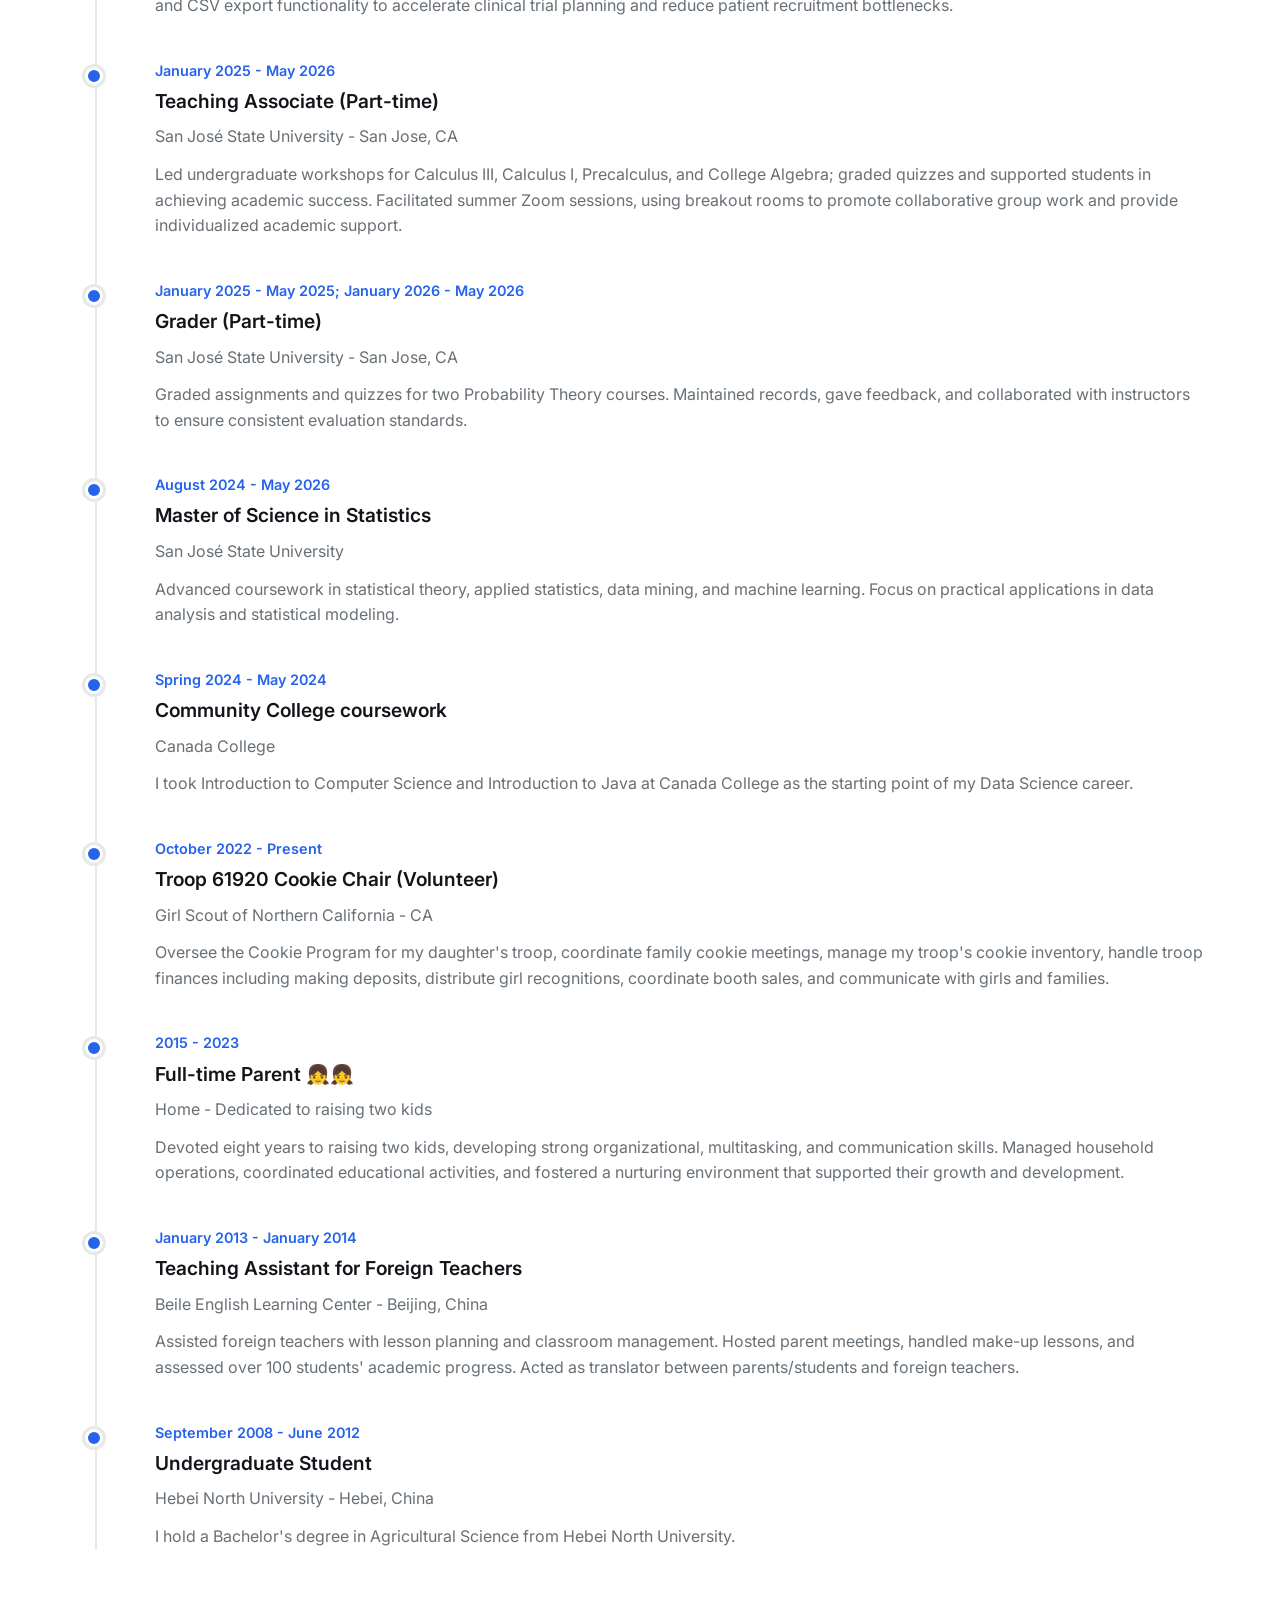
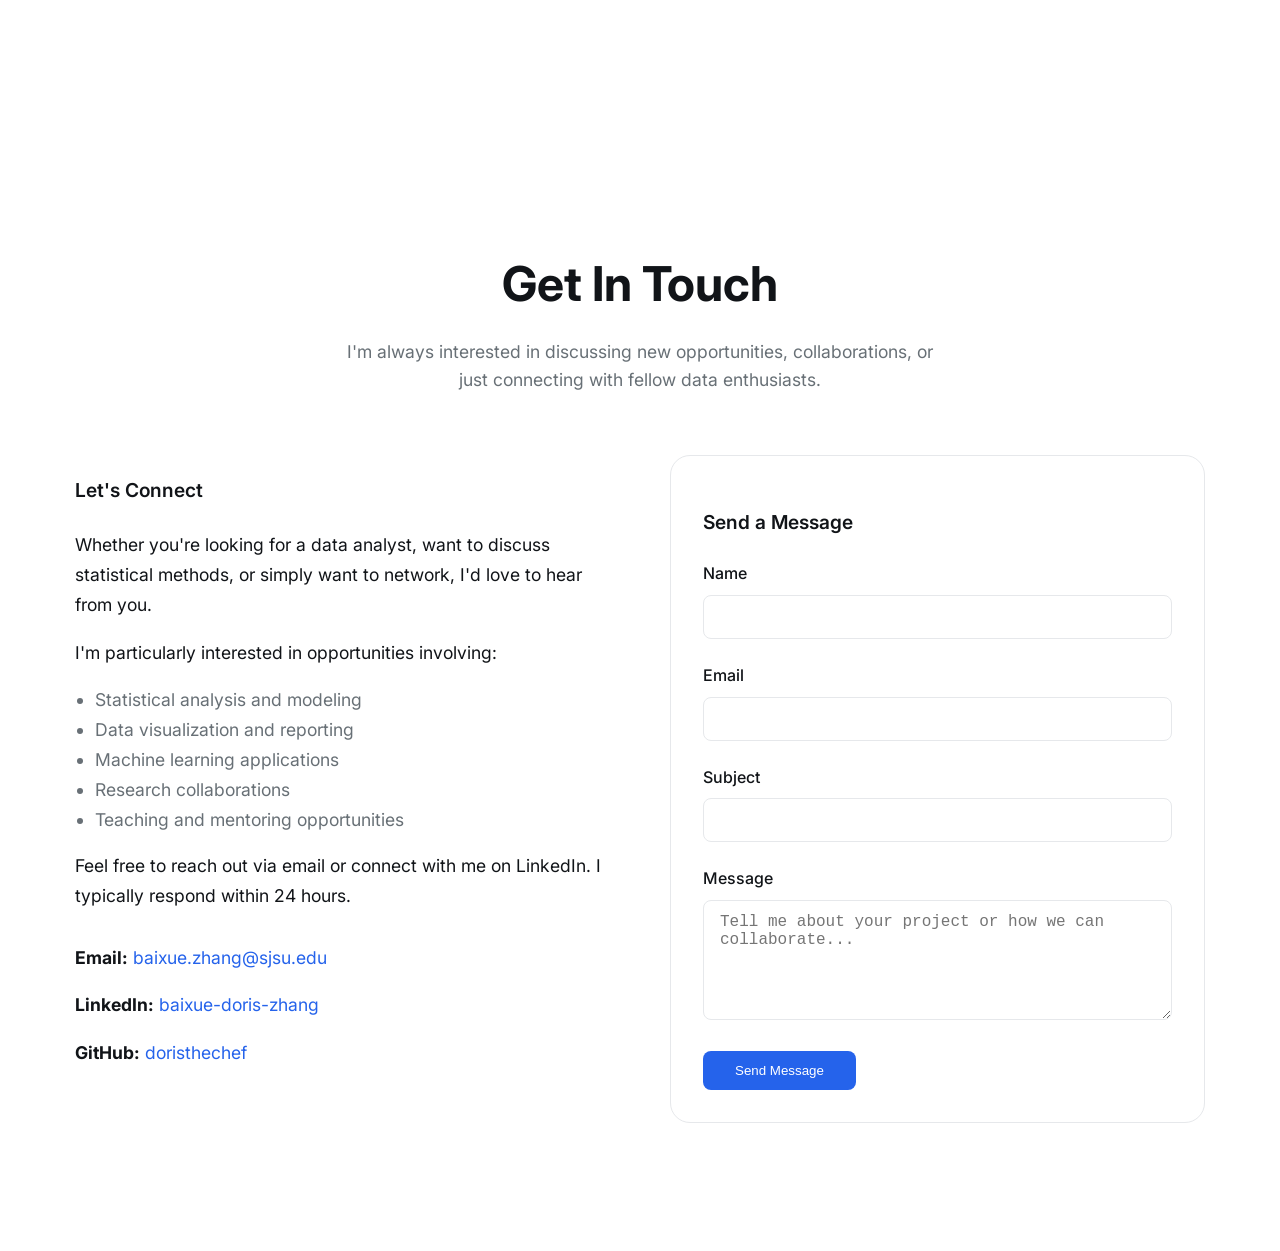
==== commit 423bba81: "Update index.html" ====
--- a/index.html
+++ b/index.html
@@ -195,6 +195,44 @@
         </div>
         
         <div class="projects-grid fade-in">
+
+          <article class="project-card">
+            <div class="project-header">
+              <span class="project-icon">🧬</span>
+              <h3 class="project-title">Comparing Linear and Neural Network Models for Perturb-seq Gene Expression Prediction</h3>
+            </div>
+            <p class="project-desc">Implemented linear and neural-network approaches in Jupyter notebooks to predict single-cell gene expression responses in Perturb-seq experiments. Evaluated model performance, performed feature importance analysis, and provided reproducible notebooks for further exploration.</p>
+            <div class="project-tech">
+              <span class="tech-tag">Python</span>
+              <span class="tech-tag">Jupyter</span>
+              <span class="tech-tag">Machine Learning</span>
+              <span class="tech-tag">Gene Expression</span>
+              <span class="tech-tag">Neural Networks</span>
+            </div>
+            <div class="project-links">
+              <a href="#" class="project-link primary">View Project</a>
+            </div>
+          </article>
+
+          <article class="project-card">
+            <div class="project-header">
+              <span class="project-icon">📚</span>
+              <h3 class="project-title">A Comparative Study of Imputation Techniques for Clustering with Incomplete Data</h3>
+            </div>
+            <p class="project-desc">Compared multiple imputation methods and evaluated their impact on clustering performance under varying missingness mechanisms and rates. Produced reproducible experiments and recommendations for practical workflows.</p>
+            <div class="project-tech">
+              <span class="tech-tag">R</span>
+              <span class="tech-tag">Python</span>
+              <span class="tech-tag">Imputation</span>
+              <span class="tech-tag">Clustering</span>
+              <span class="tech-tag">Data Cleaning</span>
+            </div>
+            <div class="project-links">
+              <a href="#" class="project-link primary">View Project</a>
+            </div>
+          </article>
+
+
           <article class="project-card">
             <div class="project-header">
               <span class="project-icon">📊</span>
@@ -336,24 +374,6 @@
               <a href="https://github.com/DorisTheChef/Bloxed" target="_blank" rel="noopener" class="project-link primary">View Project</a>
             </div>
           </article>
-          
-          <article class="project-card">
-            <div class="project-header">
-              <span class="project-icon">📚</span>
-              <h3 class="project-title">A Comparative Study of Imputation Techniques for Clustering with Incomplete Data</h3>
-            </div>
-            <p class="project-desc">Compared multiple imputation methods and evaluated their impact on clustering performance under varying missingness mechanisms and rates. Produced reproducible experiments and recommendations for practical workflows.</p>
-            <div class="project-tech">
-              <span class="tech-tag">R</span>
-              <span class="tech-tag">Python</span>
-              <span class="tech-tag">Imputation</span>
-              <span class="tech-tag">Clustering</span>
-              <span class="tech-tag">Data Cleaning</span>
-            </div>
-            <div class="project-links">
-              <a href="#" class="project-link primary">View Project</a>
-            </div>
-          </article>
 
           <article class="project-card">
             <div class="project-header">
@@ -372,23 +392,7 @@
             </div>
           </article>
 
-          <article class="project-card">
-            <div class="project-header">
-              <span class="project-icon">🧬</span>
-              <h3 class="project-title">Comparing Linear and Neural Network Models for Perturb-seq Gene Expression Prediction</h3>
-            </div>
-            <p class="project-desc">Implemented linear and neural-network approaches in Jupyter notebooks to predict single-cell gene expression responses in Perturb-seq experiments. Evaluated model performance, performed feature importance analysis, and provided reproducible notebooks for further exploration.</p>
-            <div class="project-tech">
-              <span class="tech-tag">Python</span>
-              <span class="tech-tag">Jupyter</span>
-              <span class="tech-tag">Machine Learning</span>
-              <span class="tech-tag">Gene Expression</span>
-              <span class="tech-tag">Neural Networks</span>
-            </div>
-            <div class="project-links">
-              <a href="#" class="project-link primary">View Project</a>
-            </div>
-          </article>
+          
 
           <article class="project-card">
             <div class="project-header">
